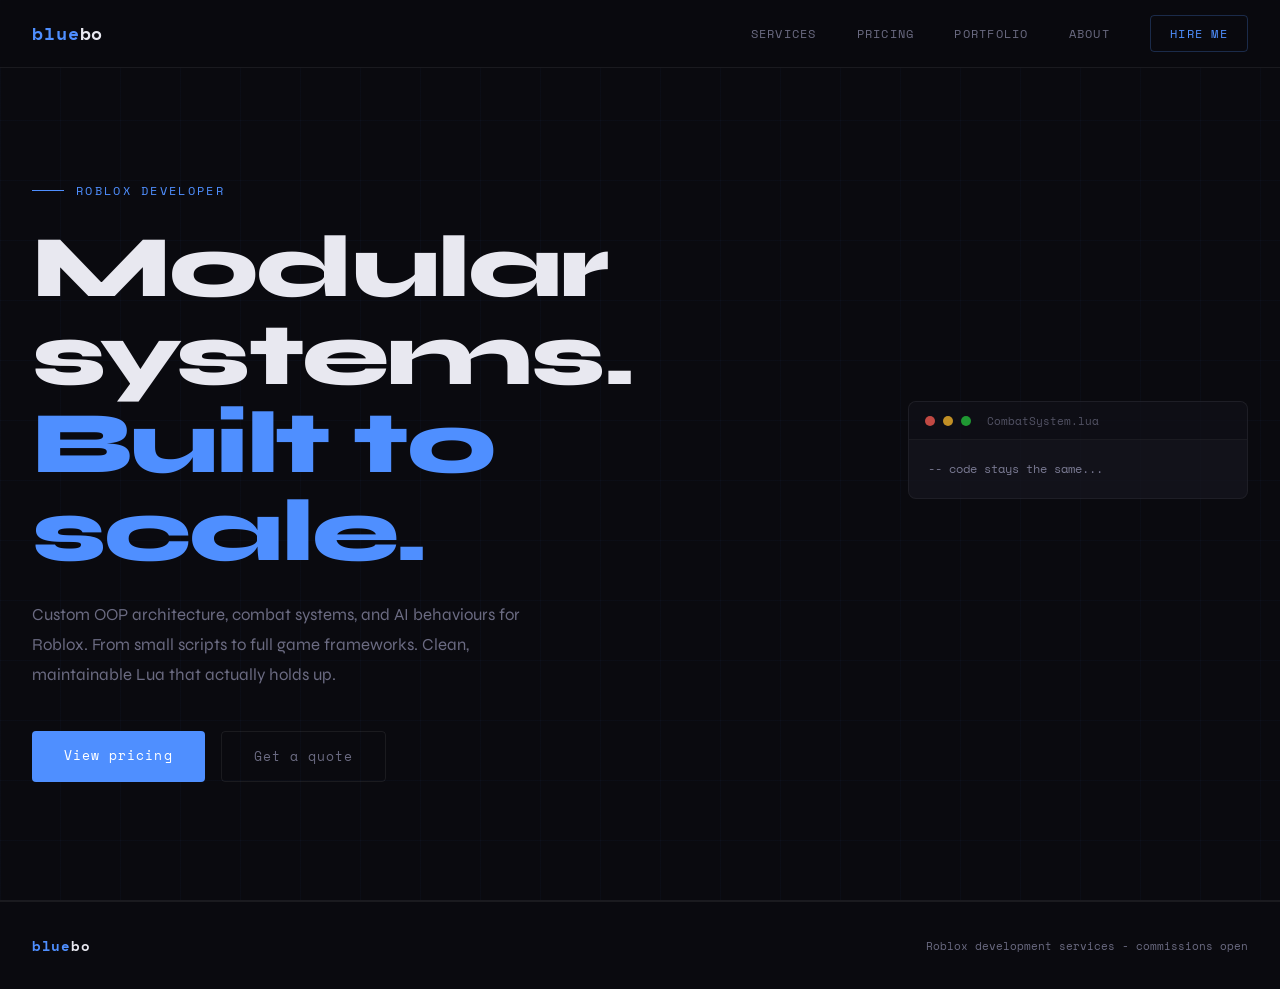
==== index.html @ 8813298f "Refactor HTML structure and comments for clarity" ====
<!DOCTYPE html>
<html lang="en">
<head>
  <meta charset="UTF-8">
  <meta name="viewport" content="width=device-width, initial-scale=1.0">
  <title>Bluebo - Roblox Development</title>
  <link rel="preconnect" href="https://fonts.googleapis.com">
  <link href="https://fonts.googleapis.com/css2?family=Space+Mono:ital,wght@0,400;0,700;1,400&family=Syne:wght@400;600;800&display=swap" rel="stylesheet">
  <link rel="stylesheet" href="style.css">
</head>
<body>

<div class="page">

<!-- NAV -->
<nav>
  <a href="#" class="logo">blue<span>bo</span></a>
  <button class="nav-toggle" aria-label="Toggle menu">
    <span></span><span></span><span></span>
  </button>
  <ul>
    <li><a href="#services">Services</a></li>
    <li><a href="#pricing">Pricing</a></li>
    <li><a href="#portfolio">Portfolio</a></li>
    <li><a href="#about">About</a></li>
    <li><a href="#contact" class="nav-cta">Hire me</a></li>
  </ul>
</nav>

<!-- HERO -->
<div class="hero">
  <div class="hero-inner">
    <div class="hero-tag">Roblox Developer</div>
    <h1>
      Modular systems.<br>
      <span class="blue">Built to scale.</span>
    </h1>
    <p class="hero-desc">
      Custom OOP architecture, combat systems, and AI behaviours for Roblox.
      From small scripts to full game frameworks. Clean, maintainable Lua
      that actually holds up.
    </p>
    <div class="hero-actions">
      <a href="#pricing" class="btn-primary">View pricing</a>
      <a href="#contact" class="btn-ghost">Get a quote</a>
    </div>
  </div>

  <div class="hero-code" aria-hidden="true">
    <div class="code-bar">
      <div class="dot d-red"></div>
      <div class="dot d-yellow"></div>
      <div class="dot d-green"></div>
      <span class="code-filename">CombatSystem.lua</span>
    </div>
<pre>-- code stays the same...</pre>
  </div>
</div>

<hr class="full-divider">

<!-- ALL YOUR OTHER SECTIONS STAY EXACTLY THE SAME -->

<footer>
  <a href="#" class="logo">blue<span>bo</span></a>
  <p>Roblox development services - commissions open</p>
</footer>

</div> <!-- END .page -->

<script src="script.js"></script>
</body>
</html>
---- style.css ----
*, *::before, *::after { box-sizing: border-box; margin: 0; padding: 0; }

:root {
  --bg: #0a0a0f;
  --bg2: #111118;
  --bg3: #16161f;
  --accent: #4f8fff;
  --accent2: #7c5cfc;
  --text: #e8e8f0;
  --muted: #6b6b82;
  --border: rgba(255,255,255,0.07);
  --border2: rgba(79,143,255,0.25);
  --glow: rgba(79,143,255,0.12);
}

html { scroll-behavior: smooth; }

body {
  background: var(--bg);
  color: var(--text);
  font-family: 'Syne', sans-serif;
  line-height: 1.6;
  overflow-x: hidden;
  max-width: 1400px;
  margin: 0 auto;
}

body::before {
  content: '';
  position: fixed;
  inset: 0;
  background-image:
    linear-gradient(rgba(79,143,255,0.03) 1px, transparent 1px),
    linear-gradient(90deg, rgba(79,143,255,0.03) 1px, transparent 1px);
  background-size: 60px 60px;
  pointer-events: none;
  z-index: 0;
}

/* ─── NAV ─────────────────────────────── */
nav {
  position: fixed;
  top: 0; left: 0; right: 0;
  z-index: 100;
  padding: 1.2rem 2rem;
  display: flex;
  align-items: center;
  justify-content: space-between;
  background: rgba(10,10,15,0.85);
  backdrop-filter: blur(12px);
  border-bottom: 1px solid var(--border);
}

.logo {
  font-family: 'Space Mono', monospace;
  font-size: 1.1rem;
  font-weight: 700;
  color: var(--accent);
  letter-spacing: 0.05em;
  text-decoration: none;
}

.logo span { color: var(--text); }

nav ul {
  list-style: none;
  display: flex;
  gap: 2.5rem;
  align-items: center;
}

nav ul a {
  font-family: 'Space Mono', monospace;
  font-size: 0.78rem;
  color: var(--muted);
  text-decoration: none;
  letter-spacing: 0.1em;
  text-transform: uppercase;
  transition: color 0.2s;
}

nav ul a:hover { color: var(--text); }

.nav-cta {
  color: var(--accent) !important;
  border: 1px solid var(--border2);
  padding: 0.5rem 1.2rem;
  border-radius: 4px;
  transition: background 0.2s !important;
}

.nav-cta:hover { background: var(--glow); }

/* Hamburger */
.nav-toggle {
  display: none;
  flex-direction: column;
  gap: 5px;
  background: none;
  border: none;
  cursor: pointer;
  padding: 4px;
}

.nav-toggle span {
  display: block;
  width: 22px;
  height: 2px;
  background: var(--muted);
  border-radius: 2px;
  transition: transform 0.2s, opacity 0.2s;
}

/* ─── HERO ─────────────────────────────── */
.hero {
  position: relative;
  min-height: 100vh;
  display: flex;
  align-items: center;
  padding: 8rem 2rem 4rem;
  z-index: 1;
}

.hero-inner { max-width: 780px; }

.hero-tag {
  font-family: 'Space Mono', monospace;
  font-size: 0.72rem;
  letter-spacing: 0.2em;
  text-transform: uppercase;
  color: var(--accent);
  margin-bottom: 1.5rem;
  display: flex;
  align-items: center;
  gap: 0.75rem;
}

.hero-tag::before {
  content: '';
  display: inline-block;
  width: 32px;
  height: 1px;
  background: var(--accent);
}

h1 {
  font-size: clamp(3rem, 7vw, 5.5rem);
  font-weight: 800;
  line-height: 1.0;
  letter-spacing: -0.02em;
  margin-bottom: 1.5rem;
}

h1 .dim { color: var(--muted); }
h1 .blue { color: var(--accent); }

.hero-desc {
  font-size: 1.05rem;
  color: var(--muted);
  max-width: 520px;
  margin-bottom: 2.5rem;
  line-height: 1.8;
  font-weight: 400;
}

.hero-actions {
  display: flex;
  gap: 1rem;
  flex-wrap: wrap;
}

/* ─── BUTTONS ─────────────────────────── */
.btn-primary {
  font-family: 'Space Mono', monospace;
  font-size: 0.82rem;
  letter-spacing: 0.08em;
  background: var(--accent);
  color: #fff;
  border: none;
  padding: 0.9rem 2rem;
  border-radius: 4px;
  cursor: pointer;
  text-decoration: none;
  transition: opacity 0.2s, transform 0.1s;
  display: inline-block;
}

.btn-primary:hover { opacity: 0.85; }
.btn-primary:active { transform: scale(0.98); }

.btn-ghost {
  font-family: 'Space Mono', monospace;
  font-size: 0.82rem;
  letter-spacing: 0.08em;
  background: transparent;
  color: var(--muted);
  border: 1px solid var(--border);
  padding: 0.9rem 2rem;
  border-radius: 4px;
  cursor: pointer;
  text-decoration: none;
  transition: border-color 0.2s, color 0.2s;
  display: inline-block;
}

.btn-ghost:hover { border-color: rgba(255,255,255,0.2); color: var(--text); }

/* ─── CODE BLOCK (hero) ───────────────── */
.hero-code {
  position: absolute;
  right: 2rem;
  top: 50%;
  transform: translateY(-50%);
  width: 340px;
  background: var(--bg3);
  border: 1px solid var(--border);
  border-radius: 8px;
  overflow: hidden;
  opacity: 0.75;
}

.code-bar {
  background: var(--bg2);
  padding: 0.6rem 1rem;
  display: flex;
  align-items: center;
  gap: 0.5rem;
  border-bottom: 1px solid var(--border);
}

.dot { width: 10px; height: 10px; border-radius: 50%; }
.d-red    { background: #ff5f56; }
.d-yellow { background: #ffbd2e; }
.d-green  { background: #27c93f; }

.code-filename {
  font-family: 'Space Mono', monospace;
  font-size: 0.7rem;
  color: var(--muted);
  margin-left: 0.5rem;
}

pre {
  font-family: 'Space Mono', monospace;
  font-size: 0.72rem;
  line-height: 1.7;
  padding: 1.2rem;
  color: #a0a0c0;
  white-space: pre;
  overflow: hidden;
}

.kw  { color: #7c5cfc; }
.fn  { color: #4f8fff; }
.str { color: #5ccfb0; }
.cm  { color: #444460; }
.num { color: #f0a060; }

/* ─── SECTIONS ────────────────────────── */
section {
  position: relative;
  z-index: 1;
  padding: 6rem 2rem;
  max-width: 900px;
  margin: 0 auto;
}

.section-label {
  font-family: 'Space Mono', monospace;
  font-size: 0.7rem;
  letter-spacing: 0.2em;
  text-transform: uppercase;
  color: var(--accent);
  margin-bottom: 1rem;
  display: flex;
  align-items: center;
  gap: 0.75rem;
}

.section-label::before {
  content: '';
  display: inline-block;
  width: 24px;
  height: 1px;
  background: var(--accent);
}

h2 {
  font-size: clamp(1.8rem, 4vw, 2.8rem);
  font-weight: 800;
  letter-spacing: -0.02em;
  margin-bottom: 1rem;
  line-height: 1.1;
}

.sub {
  color: var(--muted);
  font-size: 1rem;
  max-width: 500px;
  margin-bottom: 3.5rem;
  font-weight: 400;
}

/* ─── SERVICES ────────────────────────── */
.services-grid {
  display: grid;
  grid-template-columns: repeat(auto-fit, minmax(240px, 1fr));
  gap: 1px;
  background: var(--border);
  border: 1px solid var(--border);
  border-radius: 8px;
  overflow: hidden;
}

.service-card {
  background: var(--bg2);
  padding: 2rem;
  transition: background 0.2s;
}

.service-card:hover { background: var(--bg3); }

.service-icon {
  font-family: 'Space Mono', monospace;
  font-size: 0.7rem;
  color: var(--accent);
  letter-spacing: 0.1em;
  margin-bottom: 1rem;
  opacity: 0.7;
}

.service-card h3 {
  font-size: 1rem;
  font-weight: 600;
  margin-bottom: 0.6rem;
  color: var(--text);
}

.service-card p {
  font-size: 0.87rem;
  color: var(--muted);
  line-height: 1.7;
  font-weight: 400;
}

/* ─── PRICING ─────────────────────────── */
.pricing-grid {
  display: grid;
  grid-template-columns: repeat(auto-fit, minmax(260px, 1fr));
  gap: 1.5rem;
  margin-bottom: 3rem;
}

.price-card {
  background: var(--bg2);
  border: 1px solid var(--border);
  border-radius: 8px;
  padding: 2rem;
  transition: border-color 0.2s;
  position: relative;
}

.price-card:hover { border-color: rgba(79,143,255,0.3); }

.price-card.featured {
  border-color: rgba(79,143,255,0.4);
  background: linear-gradient(135deg, #111118 0%, #0e0e1a 100%);
}

.feat-badge {
  position: absolute;
  top: -1px; right: 1.5rem;
  font-family: 'Space Mono', monospace;
  font-size: 0.65rem;
  letter-spacing: 0.12em;
  text-transform: uppercase;
  background: var(--accent);
  color: #fff;
  padding: 0.3rem 0.8rem;
  border-radius: 0 0 4px 4px;
}

.price-card h3 {
  font-size: 0.85rem;
  font-weight: 600;
  letter-spacing: 0.08em;
  text-transform: uppercase;
  color: var(--muted);
  margin-bottom: 0.8rem;
  font-family: 'Space Mono', monospace;
}

.price-amount {
  font-size: 2.4rem;
  font-weight: 800;
  color: var(--text);
  letter-spacing: -0.03em;
  margin-bottom: 0.3rem;
  line-height: 1;
}

.price-amount span {
  font-size: 2.4rem;
  color: var(--text);
  font-weight: 800;
}

.price-note {
  font-size: 0.8rem;
  color: var(--muted);
  margin-bottom: 1.5rem;
  font-family: 'Space Mono', monospace;
}

.price-divider {
  height: 1px;
  background: var(--border);
  margin: 1.2rem 0;
}

.price-features {
  list-style: none;
  display: flex;
  flex-direction: column;
  gap: 0.6rem;
}

.price-features li {
  font-size: 0.87rem;
  color: var(--muted);
  padding-left: 1.2rem;
  position: relative;
  font-weight: 400;
}

.price-features li::before {
  content: '›';
  position: absolute;
  left: 0;
  color: var(--accent);
}

.quote-banner {
  background: var(--bg3);
  border: 1px solid var(--border2);
  border-radius: 8px;
  padding: 2rem 2.5rem;
  display: flex;
  align-items: center;
  justify-content: space-between;
  gap: 2rem;
  flex-wrap: wrap;
}

.quote-banner p {
  font-size: 0.95rem;
  color: var(--muted);
  max-width: 480px;
  font-weight: 400;
}

.quote-banner strong { color: var(--text); }

/* ─── PORTFOLIO ───────────────────────── */
.portfolio-grid {
  display: grid;
  grid-template-columns: repeat(auto-fill, minmax(300px, 1fr));
  gap: 1.5rem;
}

.portfolio-card {
  background: var(--bg2);
  border: 1px solid var(--border);
  border-radius: 8px;
  overflow: hidden;
  transition: border-color 0.2s, transform 0.2s;
}

.portfolio-card:hover {
  border-color: rgba(79,143,255,0.3);
  transform: translateY(-2px);
}

/* YouTube embed wrapper — 16:9 */
.yt-wrap {
  position: relative;
  width: 100%;
  padding-top: 56.25%;
  background: #000;
}

.yt-wrap iframe {
  position: absolute;
  inset: 0;
  width: 100%;
  height: 100%;
  border: none;
}

.port-body { padding: 1.3rem; }

.port-body h3 {
  font-size: 0.95rem;
  font-weight: 600;
  margin-bottom: 0.4rem;
}

.port-body p {
  font-size: 0.83rem;
  color: var(--muted);
  font-weight: 400;
  line-height: 1.6;
}

.port-tags {
  display: flex;
  flex-wrap: wrap;
  gap: 0.4rem;
  margin-top: 0.8rem;
}

.port-tag {
  font-family: 'Space Mono', monospace;
  font-size: 0.65rem;
  padding: 0.2rem 0.6rem;
  background: rgba(79,143,255,0.08);
  border: 1px solid rgba(79,143,255,0.15);
  border-radius: 3px;
  color: var(--accent);
}

/* ─── ABOUT ───────────────────────────── */
.about-layout {
  display: grid;
  grid-template-columns: 1fr 1.5fr;
  gap: 4rem;
  align-items: start;
}

.about-card {
  background: var(--bg2);
  border: 1px solid var(--border);
  border-radius: 8px;
  padding: 2rem;
  position: sticky;
  top: 6rem;
}

.avatar {
  width: 72px;
  height: 72px;
  border-radius: 8px;
  background: linear-gradient(135deg, #4f8fff22, #7c5cfc22);
  border: 1px solid var(--border2);
  display: flex;
  align-items: center;
  justify-content: center;
  font-size: 1.8rem;
  margin-bottom: 1.2rem;
  font-family: 'Space Mono', monospace;
  color: var(--accent);
  font-weight: 700;
}

.about-card h3 {
  font-size: 1.1rem;
  font-weight: 700;
  margin-bottom: 0.3rem;
}

.about-card .handle {
  font-family: 'Space Mono', monospace;
  font-size: 0.78rem;
  color: var(--accent);
  margin-bottom: 1.2rem;
}

.about-card .bio {
  font-size: 0.87rem;
  color: var(--muted);
  line-height: 1.7;
  font-weight: 400;
}

.about-text h3 {
  font-size: 1.1rem;
  font-weight: 600;
  margin-bottom: 0.8rem;
  color: var(--text);
}

.about-text p {
  font-size: 0.95rem;
  color: var(--muted);
  line-height: 1.8;
  margin-bottom: 1.5rem;
  font-weight: 400;
}

.tag-list {
  display: flex;
  flex-wrap: wrap;
  gap: 0.5rem;
  margin-top: 0.5rem;
}

.tag {
  font-family: 'Space Mono', monospace;
  font-size: 0.7rem;
  padding: 0.3rem 0.8rem;
  background: var(--bg3);
  border: 1px solid var(--border);
  border-radius: 4px;
  color: var(--muted);
  letter-spacing: 0.05em;
}

/* ─── CONTACT ─────────────────────────── */
.contact-wrap {
  display: grid;
  grid-template-columns: 1.2fr 1fr;
  gap: 4rem;
  align-items: center;
}

.contact-text p {
  color: var(--muted);
  font-size: 0.95rem;
  line-height: 1.8;
  margin-bottom: 2rem;
  font-weight: 400;
}

.discord-card {
  background: var(--bg2);
  border: 1px solid var(--border);
  border-radius: 8px;
  padding: 2rem;
  text-align: center;
}

.discord-icon {
  width: 56px;
  height: 56px;
  margin: 0 auto 1rem;
  background: #5865f2;
  border-radius: 12px;
  display: flex;
  align-items: center;
  justify-content: center;
}

.discord-icon svg { width: 30px; height: 30px; fill: white; }

.discord-card h3 {
  font-size: 0.9rem;
  color: var(--muted);
  font-weight: 400;
  margin-bottom: 0.5rem;
}

.discord-handle {
  font-family: 'Space Mono', monospace;
  font-size: 1.2rem;
  font-weight: 700;
  color: var(--text);
  margin-bottom: 1.5rem;
  letter-spacing: 0.02em;
}

.discord-copy {
  font-family: 'Space Mono', monospace;
  font-size: 0.75rem;
  letter-spacing: 0.1em;
  background: transparent;
  color: var(--muted);
  border: 1px solid var(--border);
  padding: 0.6rem 1.2rem;
  border-radius: 4px;
  cursor: pointer;
  transition: border-color 0.2s, color 0.2s;
  text-transform: uppercase;
}

.discord-copy:hover { border-color: rgba(255,255,255,0.2); color: var(--text); }

.response-time {
  margin-top: 1.2rem;
  font-family: 'Space Mono', monospace;
  font-size: 0.7rem;
  color: var(--muted);
  display: flex;
  align-items: center;
  justify-content: center;
  gap: 0.5rem;
}

.status-dot {
  width: 6px;
  height: 6px;
  border-radius: 50%;
  background: #27c93f;
  animation: pulse 2s infinite;
}

@keyframes pulse {
  0%, 100% { opacity: 1; }
  50%       { opacity: 0.4; }
}

/* ─── FOOTER ──────────────────────────── */
footer {
  position: relative;
  z-index: 1;
  border-top: 1px solid var(--border);
  padding: 2rem;
  display: flex;
  align-items: center;
  justify-content: space-between;
  flex-wrap: wrap;
  gap: 1rem;
}

footer .logo { font-size: 0.9rem; }

footer p {
  font-family: 'Space Mono', monospace;
  font-size: 0.7rem;
  color: var(--muted);
}

.full-divider {
  border: none;
  border-top: 1px solid var(--border);
  margin: 0;
}

/* ─── ANIMATIONS ──────────────────────── */
@keyframes fadeUp {
  from { opacity: 0; transform: translateY(20px); }
  to   { opacity: 1; transform: translateY(0); }
}

.hero-inner > * {
  animation: fadeUp 0.7s ease both;
}

.hero-inner > *:nth-child(1) { animation-delay: 0.1s; }
.hero-inner > *:nth-child(2) { animation-delay: 0.2s; }
.hero-inner > *:nth-child(3) { animation-delay: 0.3s; }
.hero-inner > *:nth-child(4) { animation-delay: 0.4s; }

/* ─── RESPONSIVE ──────────────────────── */
@media (max-width: 900px) {
  nav { padding: 1rem 1.5rem; }

  nav ul {
    display: none;
    position: absolute;
    top: 100%;
    left: 0; right: 0;
    flex-direction: column;
    background: rgba(10,10,15,0.97);
    border-bottom: 1px solid var(--border);
    padding: 1.5rem;
    gap: 1.2rem;
  }

  nav ul.open { display: flex; }

  .nav-toggle { display: flex; }

  .hero { padding: 7rem 1.5rem 4rem; }
  .hero-code { display: none; }

  section { padding: 4rem 1.5rem; }

  .about-layout { grid-template-columns: 1fr; }
  .about-card { position: static; }

  .contact-wrap { grid-template-columns: 1fr; }

  footer { padding: 1.5rem; flex-direction: column; align-items: flex-start; }
}
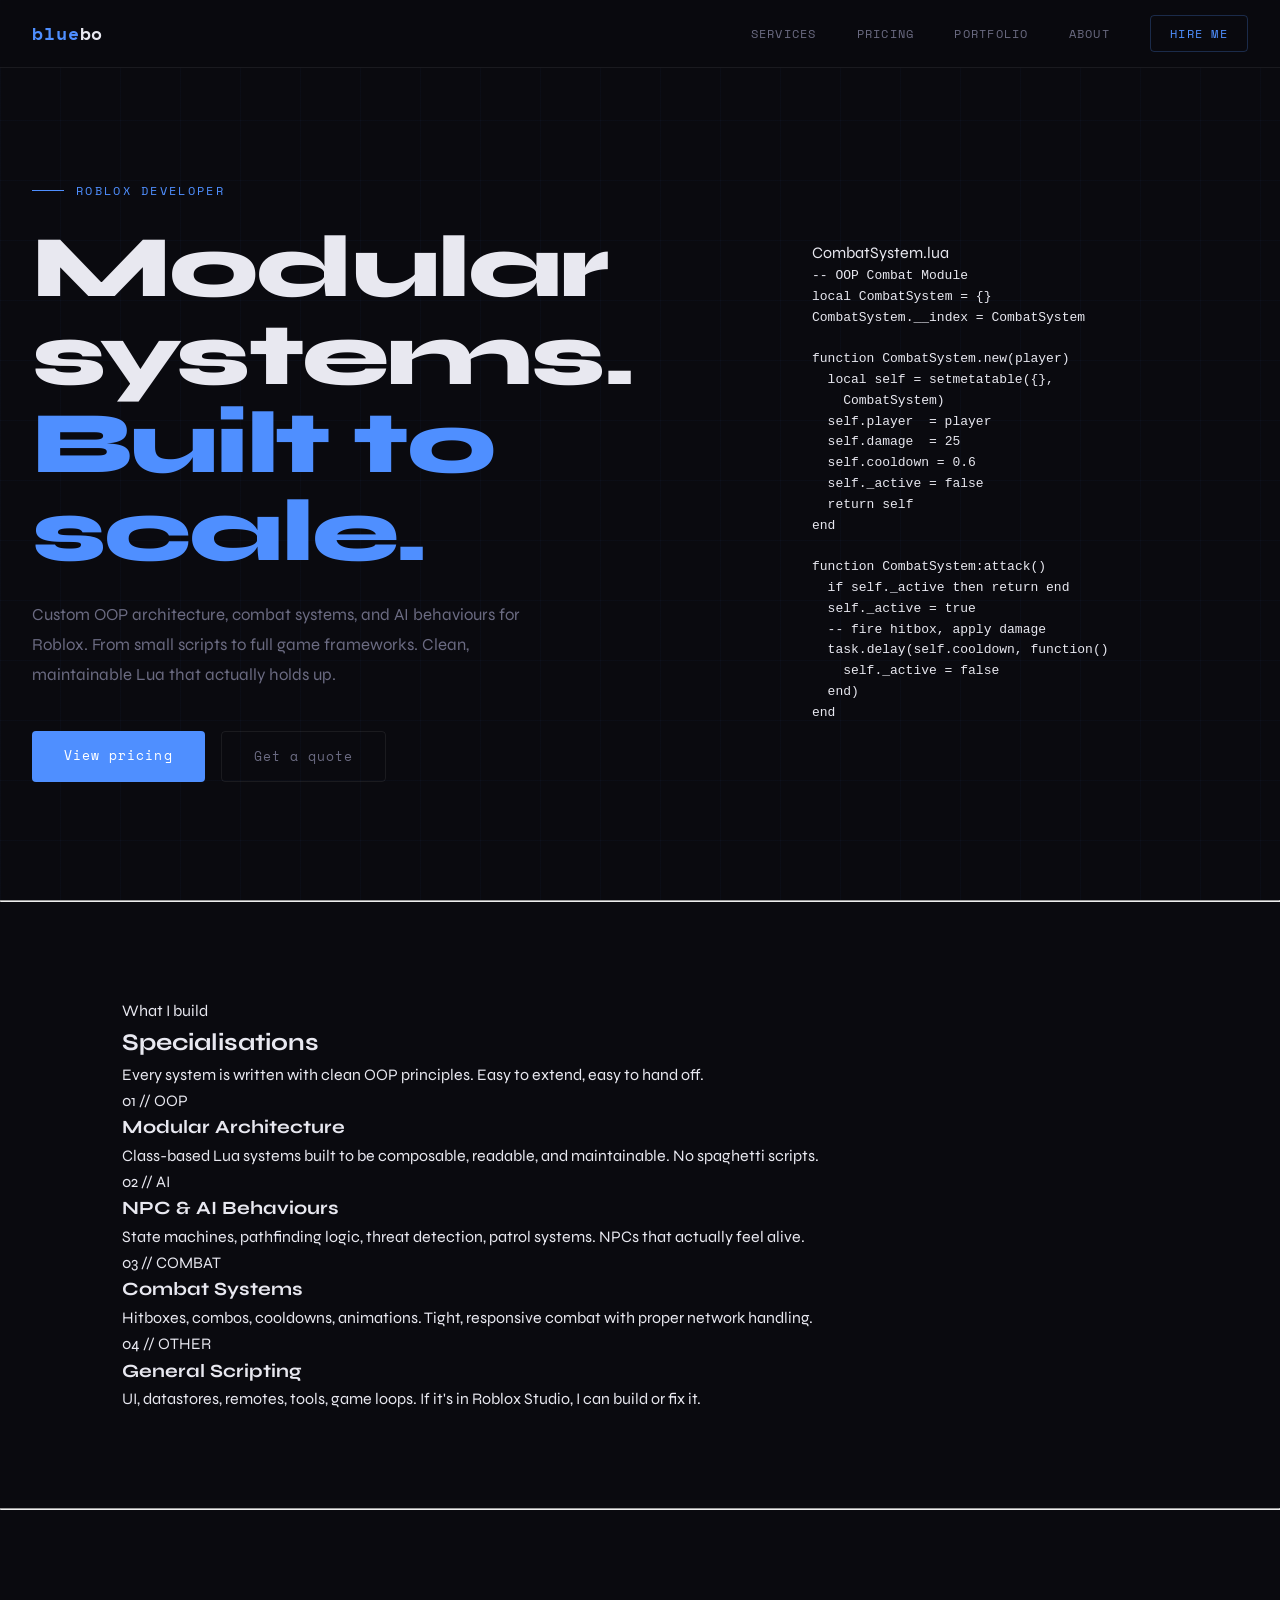
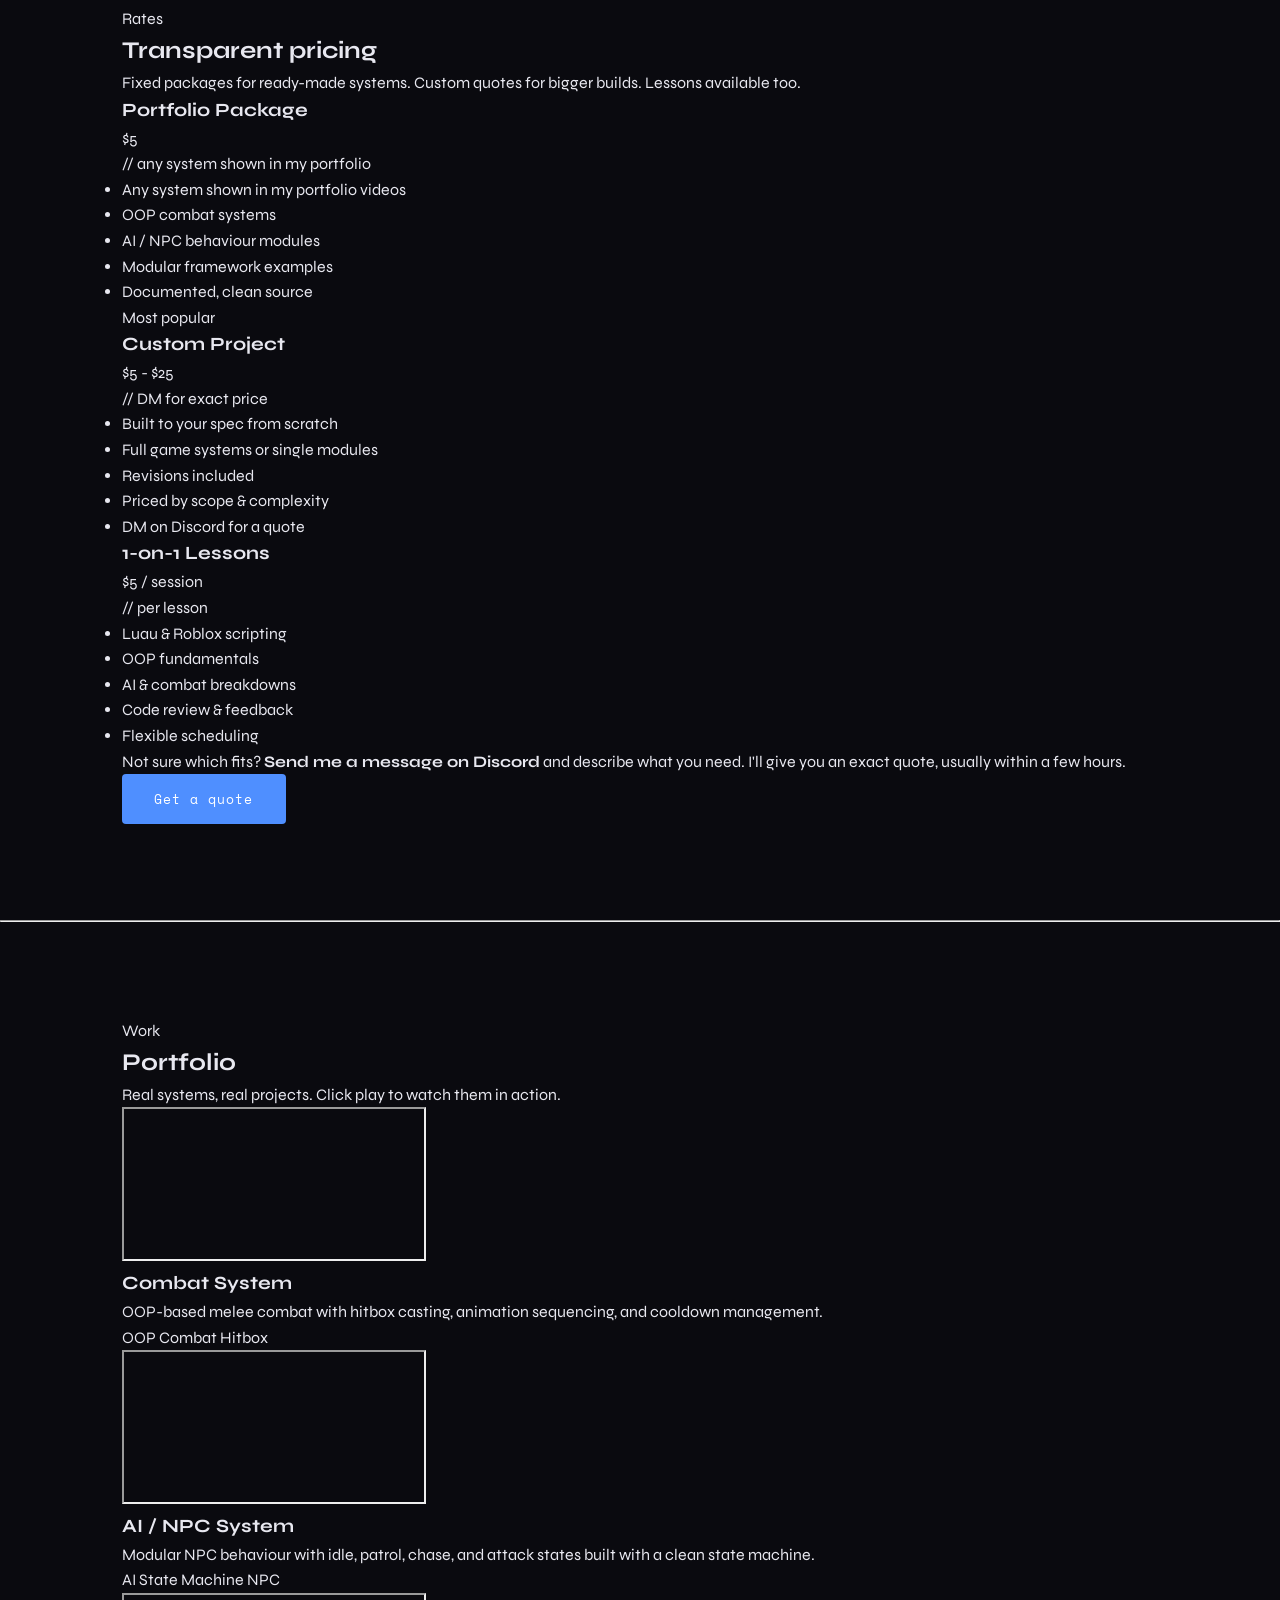
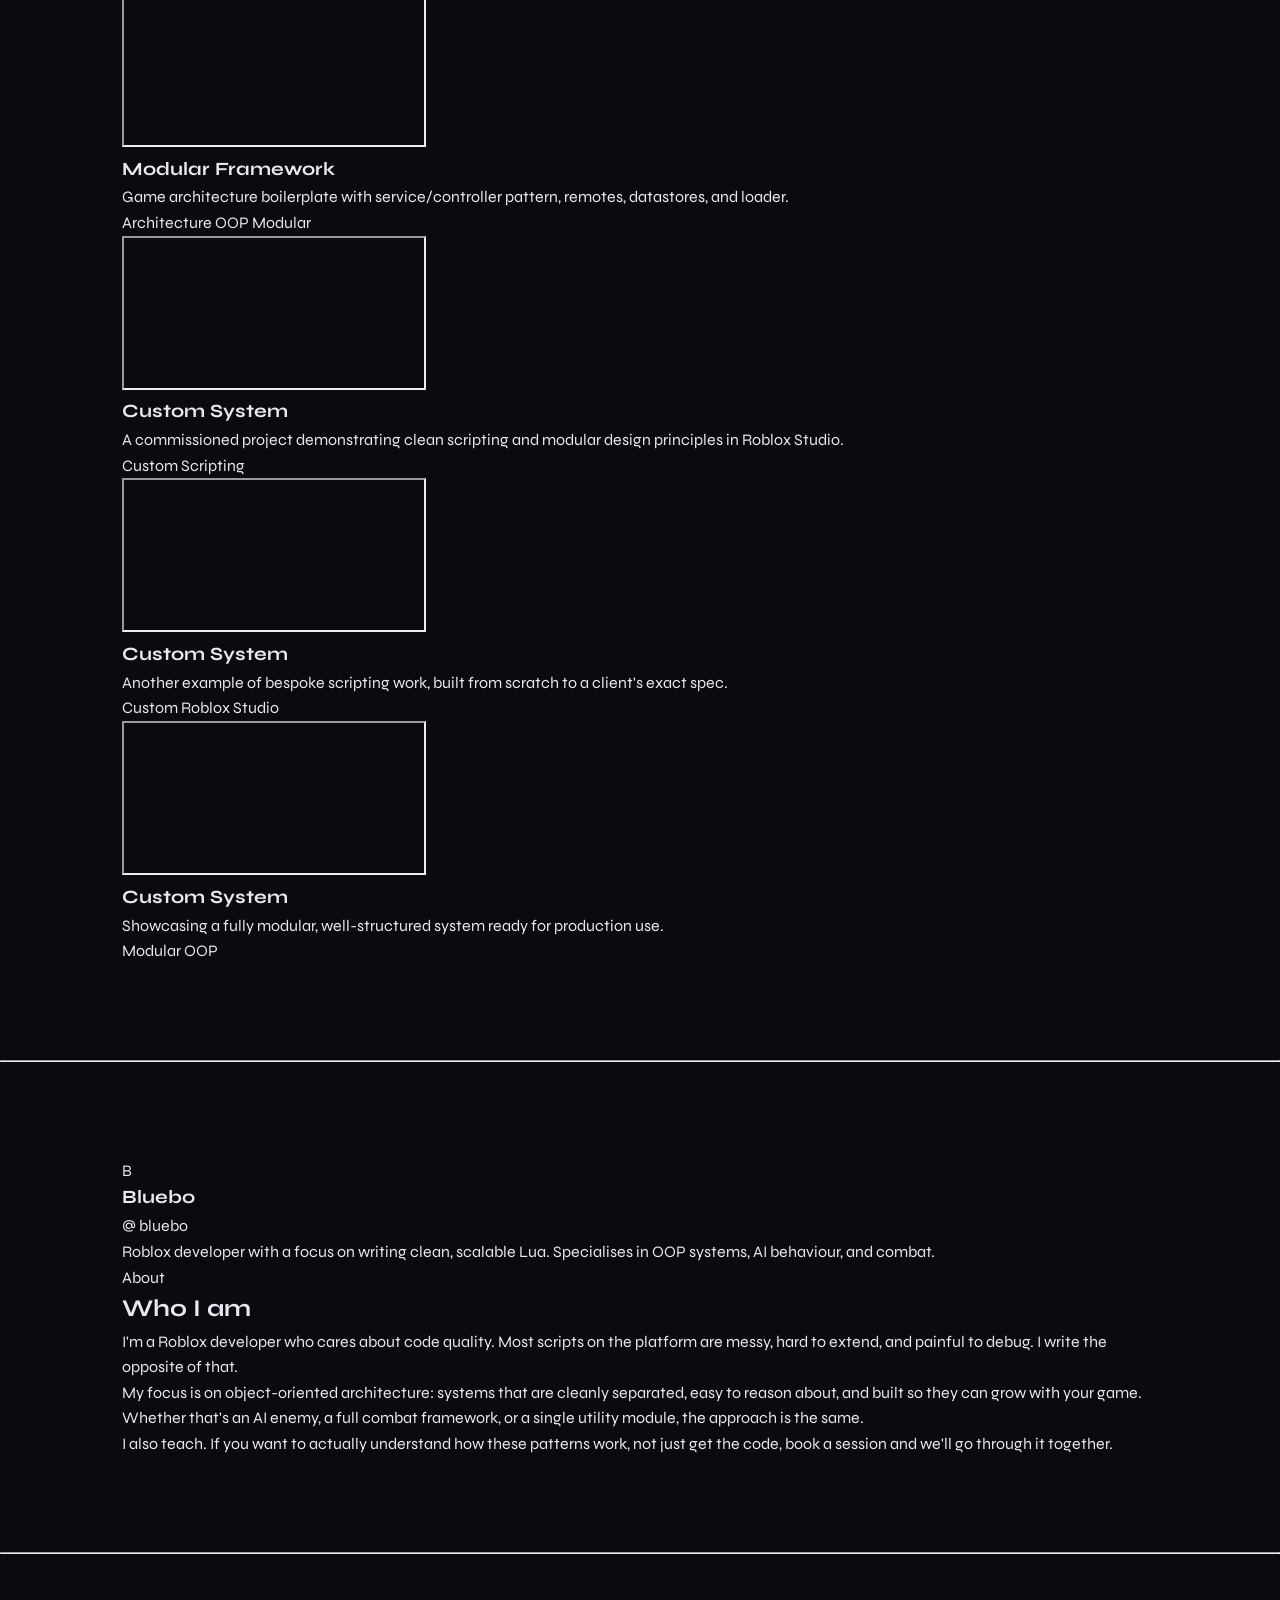
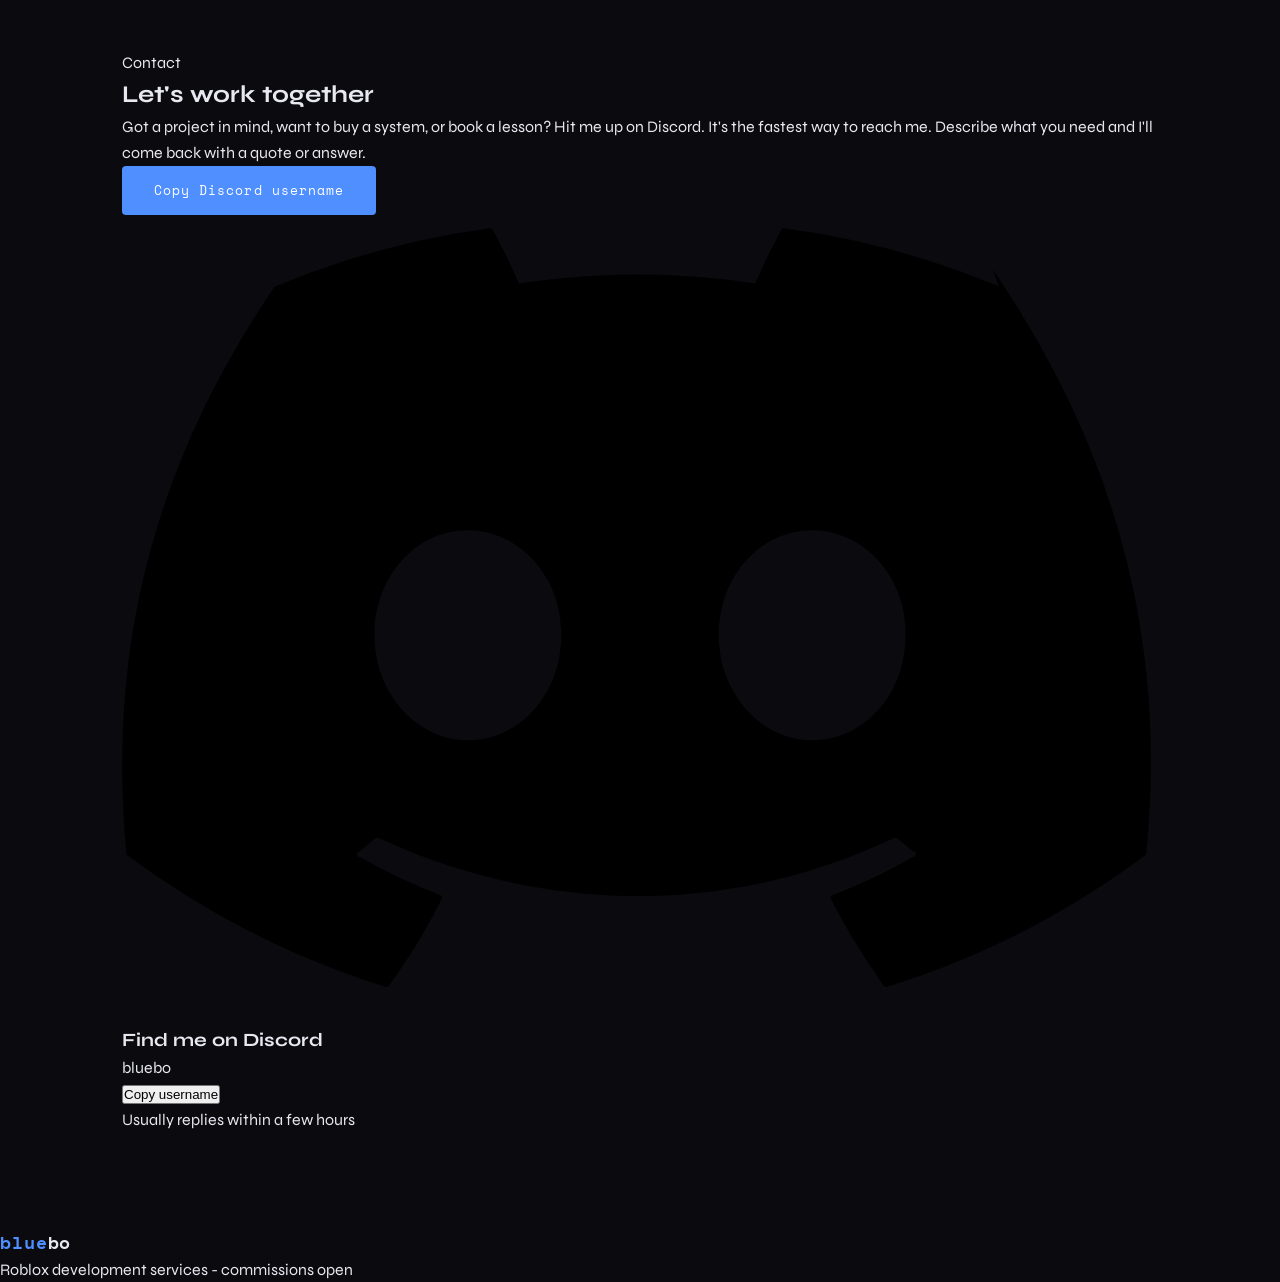
==== commit 370fe85e: "Refactor HTML structure and improve comments" ====
--- a/index.html
+++ b/index.html
@@ -10,9 +10,7 @@
 </head>
 <body>
 
-<div class="page">
-
-<!-- NAV -->
+<!-- ─── NAV ─────────────────────────────────────────────────────────────────── -->
 <nav>
   <a href="#" class="logo">blue<span>bo</span></a>
   <button class="nav-toggle" aria-label="Toggle menu">
@@ -27,7 +25,7 @@
   </ul>
 </nav>
 
-<!-- HERO -->
+<!-- ─── HERO ─────────────────────────────────────────────────────────────────── -->
 <div class="hero">
   <div class="hero-inner">
     <div class="hero-tag">Roblox Developer</div>
@@ -53,21 +51,316 @@
       <div class="dot d-green"></div>
       <span class="code-filename">CombatSystem.lua</span>
     </div>
-<pre>-- code stays the same...</pre>
+    <pre><span class="cm">-- OOP Combat Module</span>
+<span class="kw">local</span> <span class="fn">CombatSystem</span> = {}
+<span class="fn">CombatSystem</span>.__index = <span class="fn">CombatSystem</span>
+
+<span class="kw">function</span> <span class="fn">CombatSystem</span>.<span class="fn">new</span>(player)
+  <span class="kw">local</span> self = setmetatable({},
+    <span class="fn">CombatSystem</span>)
+  self.player  = player
+  self.damage  = <span class="num">25</span>
+  self.cooldown = <span class="num">0.6</span>
+  self._active = <span class="kw">false</span>
+  <span class="kw">return</span> self
+<span class="kw">end</span>
+
+<span class="kw">function</span> <span class="fn">CombatSystem</span>:<span class="fn">attack</span>()
+  <span class="kw">if</span> self._active <span class="kw">then return end</span>
+  self._active = <span class="kw">true</span>
+  <span class="cm">-- fire hitbox, apply damage</span>
+  <span class="fn">task</span>.<span class="fn">delay</span>(self.cooldown, <span class="kw">function</span>()
+    self._active = <span class="kw">false</span>
+  <span class="kw">end</span>)
+<span class="kw">end</span></pre>
   </div>
 </div>
 
 <hr class="full-divider">
 
-<!-- ALL YOUR OTHER SECTIONS STAY EXACTLY THE SAME -->
-
+<!-- ─── SERVICES ─────────────────────────────────────────────────────────────── -->
+<section id="services">
+  <div class="section-label">What I build</div>
+  <h2>Specialisations</h2>
+  <p class="sub">Every system is written with clean OOP principles. Easy to extend, easy to hand off.</p>
+  <div class="services-grid">
+    <div class="service-card">
+      <div class="service-icon">01 // OOP</div>
+      <h3>Modular Architecture</h3>
+      <p>Class-based Lua systems built to be composable, readable, and maintainable. No spaghetti scripts.</p>
+    </div>
+    <div class="service-card">
+      <div class="service-icon">02 // AI</div>
+      <h3>NPC &amp; AI Behaviours</h3>
+      <p>State machines, pathfinding logic, threat detection, patrol systems. NPCs that actually feel alive.</p>
+    </div>
+    <div class="service-card">
+      <div class="service-icon">03 // COMBAT</div>
+      <h3>Combat Systems</h3>
+      <p>Hitboxes, combos, cooldowns, animations. Tight, responsive combat with proper network handling.</p>
+    </div>
+    <div class="service-card">
+      <div class="service-icon">04 // OTHER</div>
+      <h3>General Scripting</h3>
+      <p>UI, datastores, remotes, tools, game loops. If it's in Roblox Studio, I can build or fix it.</p>
+    </div>
+  </div>
+</section>
+
+<hr class="full-divider">
+
+<!-- ─── PRICING ───────────────────────────────────────────────────────────────── -->
+<section id="pricing">
+  <div class="section-label">Rates</div>
+  <h2>Transparent pricing</h2>
+  <p class="sub">Fixed packages for ready-made systems. Custom quotes for bigger builds. Lessons available too.</p>
+
+  <div class="pricing-grid">
+
+    <div class="price-card">
+      <h3>Portfolio Package</h3>
+      <div class="price-amount">$5</div>
+      <div class="price-note">// any system shown in my portfolio</div>
+      <div class="price-divider"></div>
+      <ul class="price-features">
+        <li>Any system shown in my portfolio videos</li>
+        <li>OOP combat systems</li>
+        <li>AI / NPC behaviour modules</li>
+        <li>Modular framework examples</li>
+        <li>Documented, clean source</li>
+      </ul>
+    </div>
+
+    <div class="price-card featured">
+      <div class="feat-badge">Most popular</div>
+      <h3>Custom Project</h3>
+      <div class="price-amount">$5 <span>- $25</span></div>
+      <div class="price-note">// DM for exact price</div>
+      <div class="price-divider"></div>
+      <ul class="price-features">
+        <li>Built to your spec from scratch</li>
+        <li>Full game systems or single modules</li>
+        <li>Revisions included</li>
+        <li>Priced by scope &amp; complexity</li>
+        <li>DM on Discord for a quote</li>
+      </ul>
+    </div>
+
+    <div class="price-card">
+      <h3>1-on-1 Lessons</h3>
+      <div class="price-amount">$5 <span>/ session</span></div>
+      <div class="price-note">// per lesson</div>
+      <div class="price-divider"></div>
+      <ul class="price-features">
+        <li>Luau &amp; Roblox scripting</li>
+        <li>OOP fundamentals</li>
+        <li>AI &amp; combat breakdowns</li>
+        <li>Code review &amp; feedback</li>
+        <li>Flexible scheduling</li>
+      </ul>
+    </div>
+
+  </div>
+
+  <div class="quote-banner">
+    <p>Not sure which fits? <strong>Send me a message on Discord</strong> and describe what you need. I'll give you an exact quote, usually within a few hours.</p>
+    <a href="#contact" class="btn-primary">Get a quote</a>
+  </div>
+</section>
+
+<hr class="full-divider">
+
+<!-- ─── PORTFOLIO ─────────────────────────────────────────────────────────────── -->
+<section id="portfolio">
+  <div class="section-label">Work</div>
+  <h2>Portfolio</h2>
+  <p class="sub">Real systems, real projects. Click play to watch them in action.</p>
+
+  <div class="portfolio-grid">
+
+    <div class="portfolio-card">
+      <div class="yt-wrap">
+        <iframe
+          src="https://www.youtube.com/embed/tzWn2uMrlew"
+          title="Portfolio video 1"
+          allow="accelerometer; autoplay; clipboard-write; encrypted-media; gyroscope; picture-in-picture"
+          allowfullscreen
+          loading="lazy">
+        </iframe>
+      </div>
+      <div class="port-body">
+        <h3>Combat System</h3>
+        <p>OOP-based melee combat with hitbox casting, animation sequencing, and cooldown management.</p>
+        <div class="port-tags">
+          <span class="port-tag">OOP</span>
+          <span class="port-tag">Combat</span>
+          <span class="port-tag">Hitbox</span>
+        </div>
+      </div>
+    </div>
+
+    <div class="portfolio-card">
+      <div class="yt-wrap">
+        <iframe
+          src="https://www.youtube.com/embed/sZ04CJCx7VE?start=28"
+          title="Portfolio video 2"
+          allow="accelerometer; autoplay; clipboard-write; encrypted-media; gyroscope; picture-in-picture"
+          allowfullscreen
+          loading="lazy">
+        </iframe>
+      </div>
+      <div class="port-body">
+        <h3>AI / NPC System</h3>
+        <p>Modular NPC behaviour with idle, patrol, chase, and attack states built with a clean state machine.</p>
+        <div class="port-tags">
+          <span class="port-tag">AI</span>
+          <span class="port-tag">State Machine</span>
+          <span class="port-tag">NPC</span>
+        </div>
+      </div>
+    </div>
+
+    <div class="portfolio-card">
+      <div class="yt-wrap">
+        <iframe
+          src="https://www.youtube.com/embed/EaGqnMVMJ-g"
+          title="Portfolio video 3"
+          allow="accelerometer; autoplay; clipboard-write; encrypted-media; gyroscope; picture-in-picture"
+          allowfullscreen
+          loading="lazy">
+        </iframe>
+      </div>
+      <div class="port-body">
+        <h3>Modular Framework</h3>
+        <p>Game architecture boilerplate with service/controller pattern, remotes, datastores, and loader.</p>
+        <div class="port-tags">
+          <span class="port-tag">Architecture</span>
+          <span class="port-tag">OOP</span>
+          <span class="port-tag">Modular</span>
+        </div>
+      </div>
+    </div>
+
+    <div class="portfolio-card">
+      <div class="yt-wrap">
+        <iframe
+          src="https://www.youtube.com/embed/oXJpvLKHCr4"
+          title="Portfolio video 4"
+          allow="accelerometer; autoplay; clipboard-write; encrypted-media; gyroscope; picture-in-picture"
+          allowfullscreen
+          loading="lazy">
+        </iframe>
+      </div>
+      <div class="port-body">
+        <h3>Custom System</h3>
+        <p>A commissioned project demonstrating clean scripting and modular design principles in Roblox Studio.</p>
+        <div class="port-tags">
+          <span class="port-tag">Custom</span>
+          <span class="port-tag">Scripting</span>
+        </div>
+      </div>
+    </div>
+
+    <div class="portfolio-card">
+      <div class="yt-wrap">
+        <iframe
+          src="https://www.youtube.com/embed/O69BxnO6jjE"
+          title="Portfolio video 5"
+          allow="accelerometer; autoplay; clipboard-write; encrypted-media; gyroscope; picture-in-picture"
+          allowfullscreen
+          loading="lazy">
+        </iframe>
+      </div>
+      <div class="port-body">
+        <h3>Custom System</h3>
+        <p>Another example of bespoke scripting work, built from scratch to a client's exact spec.</p>
+        <div class="port-tags">
+          <span class="port-tag">Custom</span>
+          <span class="port-tag">Roblox Studio</span>
+        </div>
+      </div>
+    </div>
+
+    <div class="portfolio-card">
+      <div class="yt-wrap">
+        <iframe
+          src="https://www.youtube.com/embed/9y9SmH4N-Yo"
+          title="Portfolio video 6"
+          allow="accelerometer; autoplay; clipboard-write; encrypted-media; gyroscope; picture-in-picture"
+          allowfullscreen
+          loading="lazy">
+        </iframe>
+      </div>
+      <div class="port-body">
+        <h3>Custom System</h3>
+        <p>Showcasing a fully modular, well-structured system ready for production use.</p>
+        <div class="port-tags">
+          <span class="port-tag">Modular</span>
+          <span class="port-tag">OOP</span>
+        </div>
+      </div>
+    </div>
+
+  </div>
+</section>
+
+<hr class="full-divider">
+
+<!-- ─── ABOUT ─────────────────────────────────────────────────────────────────── -->
+<section id="about">
+  <div class="about-layout">
+    <div>
+      <div class="about-card">
+        <div class="avatar">B</div>
+        <h3>Bluebo</h3>
+        <div class="handle">@ bluebo</div>
+        <p class="bio">Roblox developer with a focus on writing clean, scalable Lua. Specialises in OOP systems, AI behaviour, and combat.</p>
+      </div>
+    </div>
+    <div class="about-text">
+      <div class="section-label">About</div>
+      <h2>Who I am</h2>
+      <p>I'm a Roblox developer who cares about code quality. Most scripts on the platform are messy, hard to extend, and painful to debug. I write the opposite of that.</p>
+      <p>My focus is on object-oriented architecture: systems that are cleanly separated, easy to reason about, and built so they can grow with your game. Whether that's an AI enemy, a full combat framework, or a single utility module, the approach is the same.</p>
+      <p>I also teach. If you want to actually understand how these patterns work, not just get the code, book a session and we'll go through it together.</p>
+    </div>
+  </div>
+</section>
+
+<hr class="full-divider">
+
+<!-- ─── CONTACT ───────────────────────────────────────────────────────────────── -->
+<section id="contact">
+  <div class="contact-wrap">
+    <div class="contact-text">
+      <div class="section-label">Contact</div>
+      <h2>Let's work together</h2>
+      <p>Got a project in mind, want to buy a system, or book a lesson? Hit me up on Discord. It's the fastest way to reach me. Describe what you need and I'll come back with a quote or answer.</p>
+      <a href="#" class="btn-primary" onclick="copyDiscord(event)">Copy Discord username</a>
+    </div>
+    <div class="discord-card">
+      <div class="discord-icon">
+        <svg viewBox="0 0 71 55" xmlns="http://www.w3.org/2000/svg">
+          <path d="M60.1 4.9A58.5 58.5 0 0 0 45.4.9a.2.2 0 0 0-.2.1 40.7 40.7 0 0 0-1.8 3.7 54 54 0 0 0-16.2 0A37.7 37.7 0 0 0 25.4 1a.2.2 0 0 0-.2-.1A58.4 58.4 0 0 0 10.5 4.9a.2.2 0 0 0-.1.1C1.5 18.1-.9 31 .3 43.7a.2.2 0 0 0 .1.2 58.8 58.8 0 0 0 17.7 9 .2.2 0 0 0 .2-.1 42 42 0 0 0 3.6-5.9.2.2 0 0 0-.1-.3 38.7 38.7 0 0 1-5.5-2.6.2.2 0 0 1 0-.4c.4-.3.7-.6 1.1-.9a.2.2 0 0 1 .2 0c11.5 5.3 24 5.3 35.3 0a.2.2 0 0 1 .2 0c.4.3.7.6 1.1.9a.2.2 0 0 1 0 .4 36 36 0 0 1-5.5 2.6.2.2 0 0 0-.1.3 47.1 47.1 0 0 0 3.6 5.9.2.2 0 0 0 .2.1 58.6 58.6 0 0 0 17.7-9 .2.2 0 0 0 .1-.2c1.5-15.3-2.5-28.1-10.4-39.8a.2.2 0 0 0-.1-.1ZM23.7 36c-3.5 0-6.4-3.2-6.4-7.2s2.8-7.2 6.4-7.2c3.6 0 6.5 3.3 6.4 7.2 0 4-2.8 7.2-6.4 7.2Zm23.6 0c-3.5 0-6.4-3.2-6.4-7.2s2.8-7.2 6.4-7.2c3.6 0 6.5 3.3 6.4 7.2 0 4-2.8 7.2-6.4 7.2Z"/>
+        </svg>
+      </div>
+      <h3>Find me on Discord</h3>
+      <div class="discord-handle">bluebo</div>
+      <button class="discord-copy" onclick="copyDiscord()">Copy username</button>
+      <div class="response-time">
+        <div class="status-dot"></div>
+        Usually replies within a few hours
+      </div>
+    </div>
+  </div>
+</section>
+
+<!-- ─── FOOTER ─────────────────────────────────────────────────────────────────── -->
 <footer>
   <a href="#" class="logo">blue<span>bo</span></a>
   <p>Roblox development services - commissions open</p>
 </footer>
 
-</div> <!-- END .page -->
-
 <script src="script.js"></script>
 </body>
 </html>
--- a/style.css
+++ b/style.css
@@ -21,6 +21,10 @@
   font-family: 'Syne', sans-serif;
   line-height: 1.6;
   overflow-x: hidden;
+}
+
+/* ✅ NEW WRAPPER FIX */
+.page {
   max-width: 1400px;
   margin: 0 auto;
 }
@@ -205,580 +209,13 @@
 
 .btn-ghost:hover { border-color: rgba(255,255,255,0.2); color: var(--text); }
 
-/* ─── CODE BLOCK (hero) ───────────────── */
-.hero-code {
-  position: absolute;
-  right: 2rem;
-  top: 50%;
-  transform: translateY(-50%);
-  width: 340px;
-  background: var(--bg3);
-  border: 1px solid var(--border);
-  border-radius: 8px;
-  overflow: hidden;
-  opacity: 0.75;
-}
-
-.code-bar {
-  background: var(--bg2);
-  padding: 0.6rem 1rem;
-  display: flex;
-  align-items: center;
-  gap: 0.5rem;
-  border-bottom: 1px solid var(--border);
-}
-
-.dot { width: 10px; height: 10px; border-radius: 50%; }
-.d-red    { background: #ff5f56; }
-.d-yellow { background: #ffbd2e; }
-.d-green  { background: #27c93f; }
-
-.code-filename {
-  font-family: 'Space Mono', monospace;
-  font-size: 0.7rem;
-  color: var(--muted);
-  margin-left: 0.5rem;
-}
-
-pre {
-  font-family: 'Space Mono', monospace;
-  font-size: 0.72rem;
-  line-height: 1.7;
-  padding: 1.2rem;
-  color: #a0a0c0;
-  white-space: pre;
-  overflow: hidden;
-}
-
-.kw  { color: #7c5cfc; }
-.fn  { color: #4f8fff; }
-.str { color: #5ccfb0; }
-.cm  { color: #444460; }
-.num { color: #f0a060; }
-
-/* ─── SECTIONS ────────────────────────── */
+/* ─── SECTIONS (slightly improved width) ────────────────────────── */
 section {
   position: relative;
   z-index: 1;
   padding: 6rem 2rem;
-  max-width: 900px;
+  max-width: 1100px;
   margin: 0 auto;
 }
 
-.section-label {
-  font-family: 'Space Mono', monospace;
-  font-size: 0.7rem;
-  letter-spacing: 0.2em;
-  text-transform: uppercase;
-  color: var(--accent);
-  margin-bottom: 1rem;
-  display: flex;
-  align-items: center;
-  gap: 0.75rem;
-}
-
-.section-label::before {
-  content: '';
-  display: inline-block;
-  width: 24px;
-  height: 1px;
-  background: var(--accent);
-}
-
-h2 {
-  font-size: clamp(1.8rem, 4vw, 2.8rem);
-  font-weight: 800;
-  letter-spacing: -0.02em;
-  margin-bottom: 1rem;
-  line-height: 1.1;
-}
-
-.sub {
-  color: var(--muted);
-  font-size: 1rem;
-  max-width: 500px;
-  margin-bottom: 3.5rem;
-  font-weight: 400;
-}
-
-/* ─── SERVICES ────────────────────────── */
-.services-grid {
-  display: grid;
-  grid-template-columns: repeat(auto-fit, minmax(240px, 1fr));
-  gap: 1px;
-  background: var(--border);
-  border: 1px solid var(--border);
-  border-radius: 8px;
-  overflow: hidden;
-}
-
-.service-card {
-  background: var(--bg2);
-  padding: 2rem;
-  transition: background 0.2s;
-}
-
-.service-card:hover { background: var(--bg3); }
-
-.service-icon {
-  font-family: 'Space Mono', monospace;
-  font-size: 0.7rem;
-  color: var(--accent);
-  letter-spacing: 0.1em;
-  margin-bottom: 1rem;
-  opacity: 0.7;
-}
-
-.service-card h3 {
-  font-size: 1rem;
-  font-weight: 600;
-  margin-bottom: 0.6rem;
-  color: var(--text);
-}
-
-.service-card p {
-  font-size: 0.87rem;
-  color: var(--muted);
-  line-height: 1.7;
-  font-weight: 400;
-}
-
-/* ─── PRICING ─────────────────────────── */
-.pricing-grid {
-  display: grid;
-  grid-template-columns: repeat(auto-fit, minmax(260px, 1fr));
-  gap: 1.5rem;
-  margin-bottom: 3rem;
-}
-
-.price-card {
-  background: var(--bg2);
-  border: 1px solid var(--border);
-  border-radius: 8px;
-  padding: 2rem;
-  transition: border-color 0.2s;
-  position: relative;
-}
-
-.price-card:hover { border-color: rgba(79,143,255,0.3); }
-
-.price-card.featured {
-  border-color: rgba(79,143,255,0.4);
-  background: linear-gradient(135deg, #111118 0%, #0e0e1a 100%);
-}
-
-.feat-badge {
-  position: absolute;
-  top: -1px; right: 1.5rem;
-  font-family: 'Space Mono', monospace;
-  font-size: 0.65rem;
-  letter-spacing: 0.12em;
-  text-transform: uppercase;
-  background: var(--accent);
-  color: #fff;
-  padding: 0.3rem 0.8rem;
-  border-radius: 0 0 4px 4px;
-}
-
-.price-card h3 {
-  font-size: 0.85rem;
-  font-weight: 600;
-  letter-spacing: 0.08em;
-  text-transform: uppercase;
-  color: var(--muted);
-  margin-bottom: 0.8rem;
-  font-family: 'Space Mono', monospace;
-}
-
-.price-amount {
-  font-size: 2.4rem;
-  font-weight: 800;
-  color: var(--text);
-  letter-spacing: -0.03em;
-  margin-bottom: 0.3rem;
-  line-height: 1;
-}
-
-.price-amount span {
-  font-size: 2.4rem;
-  color: var(--text);
-  font-weight: 800;
-}
-
-.price-note {
-  font-size: 0.8rem;
-  color: var(--muted);
-  margin-bottom: 1.5rem;
-  font-family: 'Space Mono', monospace;
-}
-
-.price-divider {
-  height: 1px;
-  background: var(--border);
-  margin: 1.2rem 0;
-}
-
-.price-features {
-  list-style: none;
-  display: flex;
-  flex-direction: column;
-  gap: 0.6rem;
-}
-
-.price-features li {
-  font-size: 0.87rem;
-  color: var(--muted);
-  padding-left: 1.2rem;
-  position: relative;
-  font-weight: 400;
-}
-
-.price-features li::before {
-  content: '›';
-  position: absolute;
-  left: 0;
-  color: var(--accent);
-}
-
-.quote-banner {
-  background: var(--bg3);
-  border: 1px solid var(--border2);
-  border-radius: 8px;
-  padding: 2rem 2.5rem;
-  display: flex;
-  align-items: center;
-  justify-content: space-between;
-  gap: 2rem;
-  flex-wrap: wrap;
-}
-
-.quote-banner p {
-  font-size: 0.95rem;
-  color: var(--muted);
-  max-width: 480px;
-  font-weight: 400;
-}
-
-.quote-banner strong { color: var(--text); }
-
-/* ─── PORTFOLIO ───────────────────────── */
-.portfolio-grid {
-  display: grid;
-  grid-template-columns: repeat(auto-fill, minmax(300px, 1fr));
-  gap: 1.5rem;
-}
-
-.portfolio-card {
-  background: var(--bg2);
-  border: 1px solid var(--border);
-  border-radius: 8px;
-  overflow: hidden;
-  transition: border-color 0.2s, transform 0.2s;
-}
-
-.portfolio-card:hover {
-  border-color: rgba(79,143,255,0.3);
-  transform: translateY(-2px);
-}
-
-/* YouTube embed wrapper — 16:9 */
-.yt-wrap {
-  position: relative;
-  width: 100%;
-  padding-top: 56.25%;
-  background: #000;
-}
-
-.yt-wrap iframe {
-  position: absolute;
-  inset: 0;
-  width: 100%;
-  height: 100%;
-  border: none;
-}
-
-.port-body { padding: 1.3rem; }
-
-.port-body h3 {
-  font-size: 0.95rem;
-  font-weight: 600;
-  margin-bottom: 0.4rem;
-}
-
-.port-body p {
-  font-size: 0.83rem;
-  color: var(--muted);
-  font-weight: 400;
-  line-height: 1.6;
-}
-
-.port-tags {
-  display: flex;
-  flex-wrap: wrap;
-  gap: 0.4rem;
-  margin-top: 0.8rem;
-}
-
-.port-tag {
-  font-family: 'Space Mono', monospace;
-  font-size: 0.65rem;
-  padding: 0.2rem 0.6rem;
-  background: rgba(79,143,255,0.08);
-  border: 1px solid rgba(79,143,255,0.15);
-  border-radius: 3px;
-  color: var(--accent);
-}
-
-/* ─── ABOUT ───────────────────────────── */
-.about-layout {
-  display: grid;
-  grid-template-columns: 1fr 1.5fr;
-  gap: 4rem;
-  align-items: start;
-}
-
-.about-card {
-  background: var(--bg2);
-  border: 1px solid var(--border);
-  border-radius: 8px;
-  padding: 2rem;
-  position: sticky;
-  top: 6rem;
-}
-
-.avatar {
-  width: 72px;
-  height: 72px;
-  border-radius: 8px;
-  background: linear-gradient(135deg, #4f8fff22, #7c5cfc22);
-  border: 1px solid var(--border2);
-  display: flex;
-  align-items: center;
-  justify-content: center;
-  font-size: 1.8rem;
-  margin-bottom: 1.2rem;
-  font-family: 'Space Mono', monospace;
-  color: var(--accent);
-  font-weight: 700;
-}
-
-.about-card h3 {
-  font-size: 1.1rem;
-  font-weight: 700;
-  margin-bottom: 0.3rem;
-}
-
-.about-card .handle {
-  font-family: 'Space Mono', monospace;
-  font-size: 0.78rem;
-  color: var(--accent);
-  margin-bottom: 1.2rem;
-}
-
-.about-card .bio {
-  font-size: 0.87rem;
-  color: var(--muted);
-  line-height: 1.7;
-  font-weight: 400;
-}
-
-.about-text h3 {
-  font-size: 1.1rem;
-  font-weight: 600;
-  margin-bottom: 0.8rem;
-  color: var(--text);
-}
-
-.about-text p {
-  font-size: 0.95rem;
-  color: var(--muted);
-  line-height: 1.8;
-  margin-bottom: 1.5rem;
-  font-weight: 400;
-}
-
-.tag-list {
-  display: flex;
-  flex-wrap: wrap;
-  gap: 0.5rem;
-  margin-top: 0.5rem;
-}
-
-.tag {
-  font-family: 'Space Mono', monospace;
-  font-size: 0.7rem;
-  padding: 0.3rem 0.8rem;
-  background: var(--bg3);
-  border: 1px solid var(--border);
-  border-radius: 4px;
-  color: var(--muted);
-  letter-spacing: 0.05em;
-}
-
-/* ─── CONTACT ─────────────────────────── */
-.contact-wrap {
-  display: grid;
-  grid-template-columns: 1.2fr 1fr;
-  gap: 4rem;
-  align-items: center;
-}
-
-.contact-text p {
-  color: var(--muted);
-  font-size: 0.95rem;
-  line-height: 1.8;
-  margin-bottom: 2rem;
-  font-weight: 400;
-}
-
-.discord-card {
-  background: var(--bg2);
-  border: 1px solid var(--border);
-  border-radius: 8px;
-  padding: 2rem;
-  text-align: center;
-}
-
-.discord-icon {
-  width: 56px;
-  height: 56px;
-  margin: 0 auto 1rem;
-  background: #5865f2;
-  border-radius: 12px;
-  display: flex;
-  align-items: center;
-  justify-content: center;
-}
-
-.discord-icon svg { width: 30px; height: 30px; fill: white; }
-
-.discord-card h3 {
-  font-size: 0.9rem;
-  color: var(--muted);
-  font-weight: 400;
-  margin-bottom: 0.5rem;
-}
-
-.discord-handle {
-  font-family: 'Space Mono', monospace;
-  font-size: 1.2rem;
-  font-weight: 700;
-  color: var(--text);
-  margin-bottom: 1.5rem;
-  letter-spacing: 0.02em;
-}
-
-.discord-copy {
-  font-family: 'Space Mono', monospace;
-  font-size: 0.75rem;
-  letter-spacing: 0.1em;
-  background: transparent;
-  color: var(--muted);
-  border: 1px solid var(--border);
-  padding: 0.6rem 1.2rem;
-  border-radius: 4px;
-  cursor: pointer;
-  transition: border-color 0.2s, color 0.2s;
-  text-transform: uppercase;
-}
-
-.discord-copy:hover { border-color: rgba(255,255,255,0.2); color: var(--text); }
-
-.response-time {
-  margin-top: 1.2rem;
-  font-family: 'Space Mono', monospace;
-  font-size: 0.7rem;
-  color: var(--muted);
-  display: flex;
-  align-items: center;
-  justify-content: center;
-  gap: 0.5rem;
-}
-
-.status-dot {
-  width: 6px;
-  height: 6px;
-  border-radius: 50%;
-  background: #27c93f;
-  animation: pulse 2s infinite;
-}
-
-@keyframes pulse {
-  0%, 100% { opacity: 1; }
-  50%       { opacity: 0.4; }
-}
-
-/* ─── FOOTER ──────────────────────────── */
-footer {
-  position: relative;
-  z-index: 1;
-  border-top: 1px solid var(--border);
-  padding: 2rem;
-  display: flex;
-  align-items: center;
-  justify-content: space-between;
-  flex-wrap: wrap;
-  gap: 1rem;
-}
-
-footer .logo { font-size: 0.9rem; }
-
-footer p {
-  font-family: 'Space Mono', monospace;
-  font-size: 0.7rem;
-  color: var(--muted);
-}
-
-.full-divider {
-  border: none;
-  border-top: 1px solid var(--border);
-  margin: 0;
-}
-
-/* ─── ANIMATIONS ──────────────────────── */
-@keyframes fadeUp {
-  from { opacity: 0; transform: translateY(20px); }
-  to   { opacity: 1; transform: translateY(0); }
-}
-
-.hero-inner > * {
-  animation: fadeUp 0.7s ease both;
-}
-
-.hero-inner > *:nth-child(1) { animation-delay: 0.1s; }
-.hero-inner > *:nth-child(2) { animation-delay: 0.2s; }
-.hero-inner > *:nth-child(3) { animation-delay: 0.3s; }
-.hero-inner > *:nth-child(4) { animation-delay: 0.4s; }
-
-/* ─── RESPONSIVE ──────────────────────── */
-@media (max-width: 900px) {
-  nav { padding: 1rem 1.5rem; }
-
-  nav ul {
-    display: none;
-    position: absolute;
-    top: 100%;
-    left: 0; right: 0;
-    flex-direction: column;
-    background: rgba(10,10,15,0.97);
-    border-bottom: 1px solid var(--border);
-    padding: 1.5rem;
-    gap: 1.2rem;
-  }
-
-  nav ul.open { display: flex; }
-
-  .nav-toggle { display: flex; }
-
-  .hero { padding: 7rem 1.5rem 4rem; }
-  .hero-code { display: none; }
-
-  section { padding: 4rem 1.5rem; }
-
-  .about-layout { grid-template-columns: 1fr; }
-  .about-card { position: static; }
-
-  .contact-wrap { grid-template-columns: 1fr; }
-
-  footer { padding: 1.5rem; flex-direction: column; align-items: flex-start; }
-}
+/* KEEP EVERYTHING ELSE EXACTLY SAME BELOW */
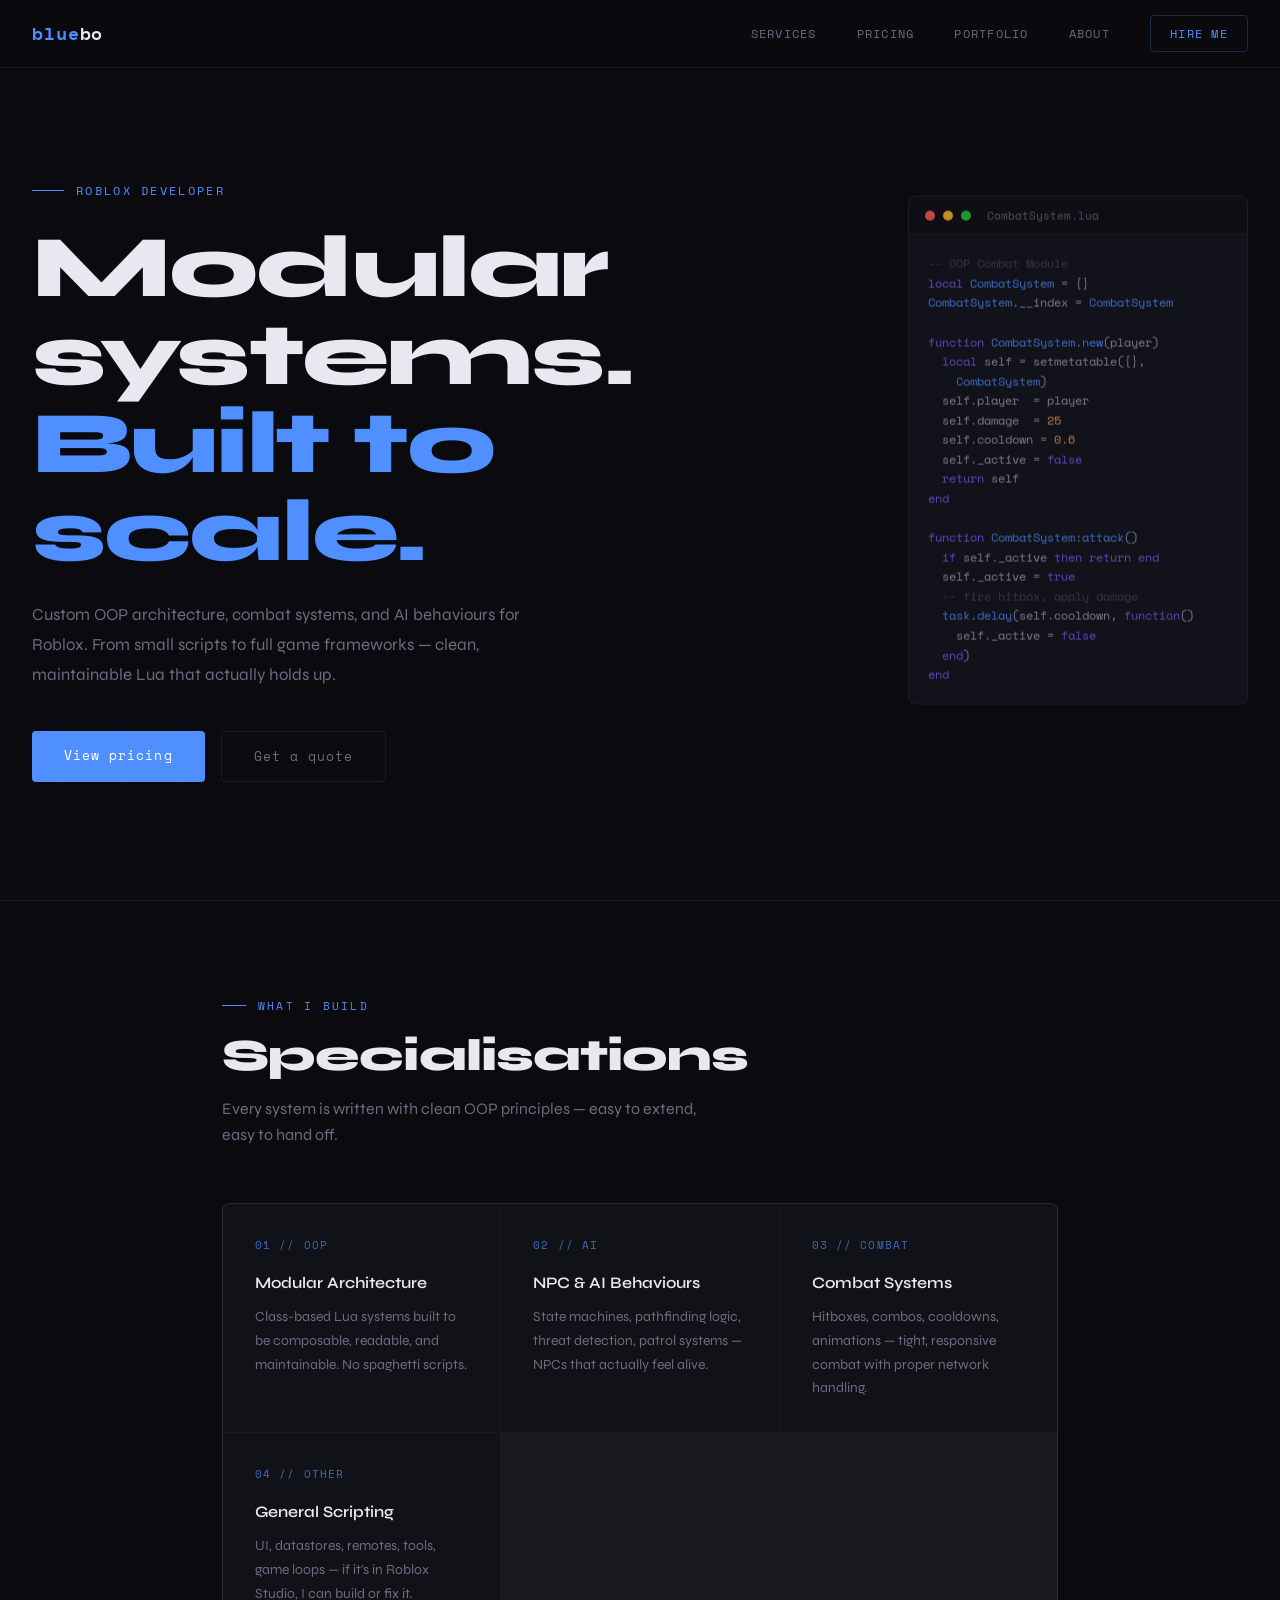
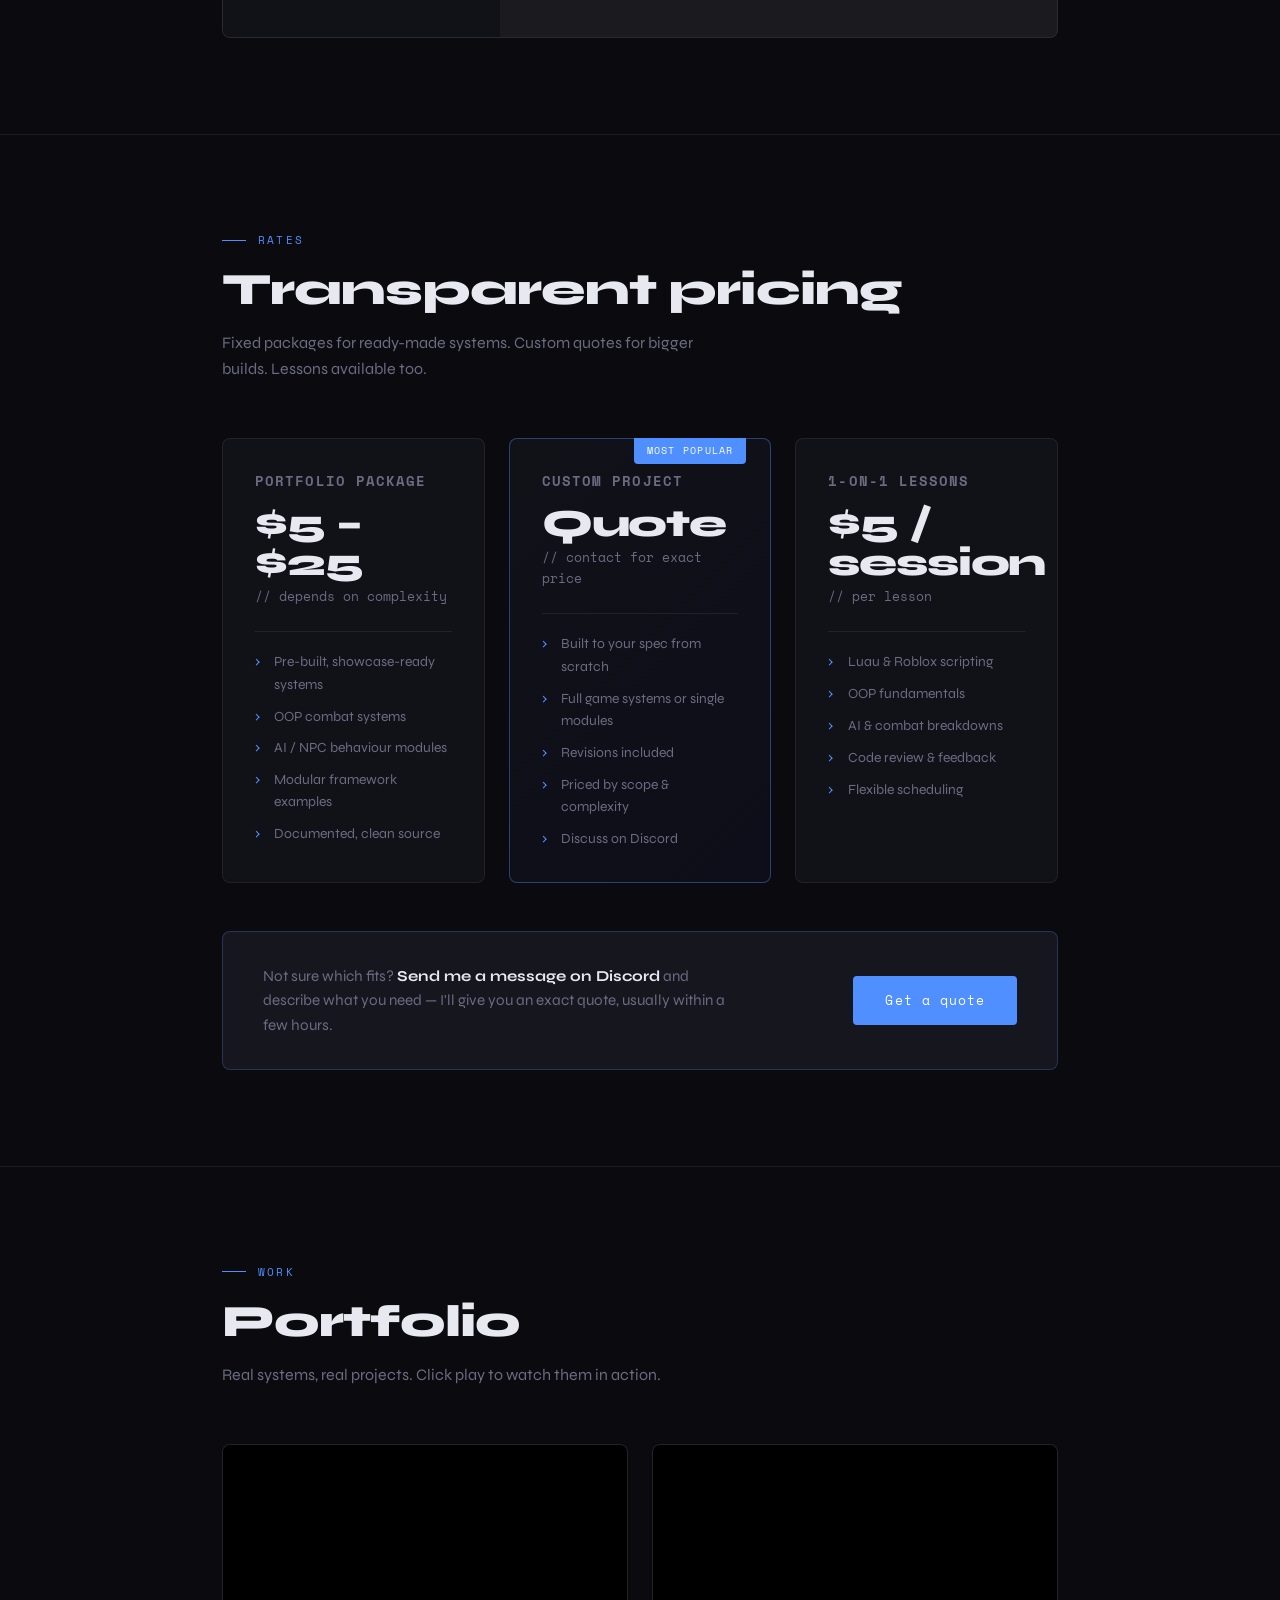
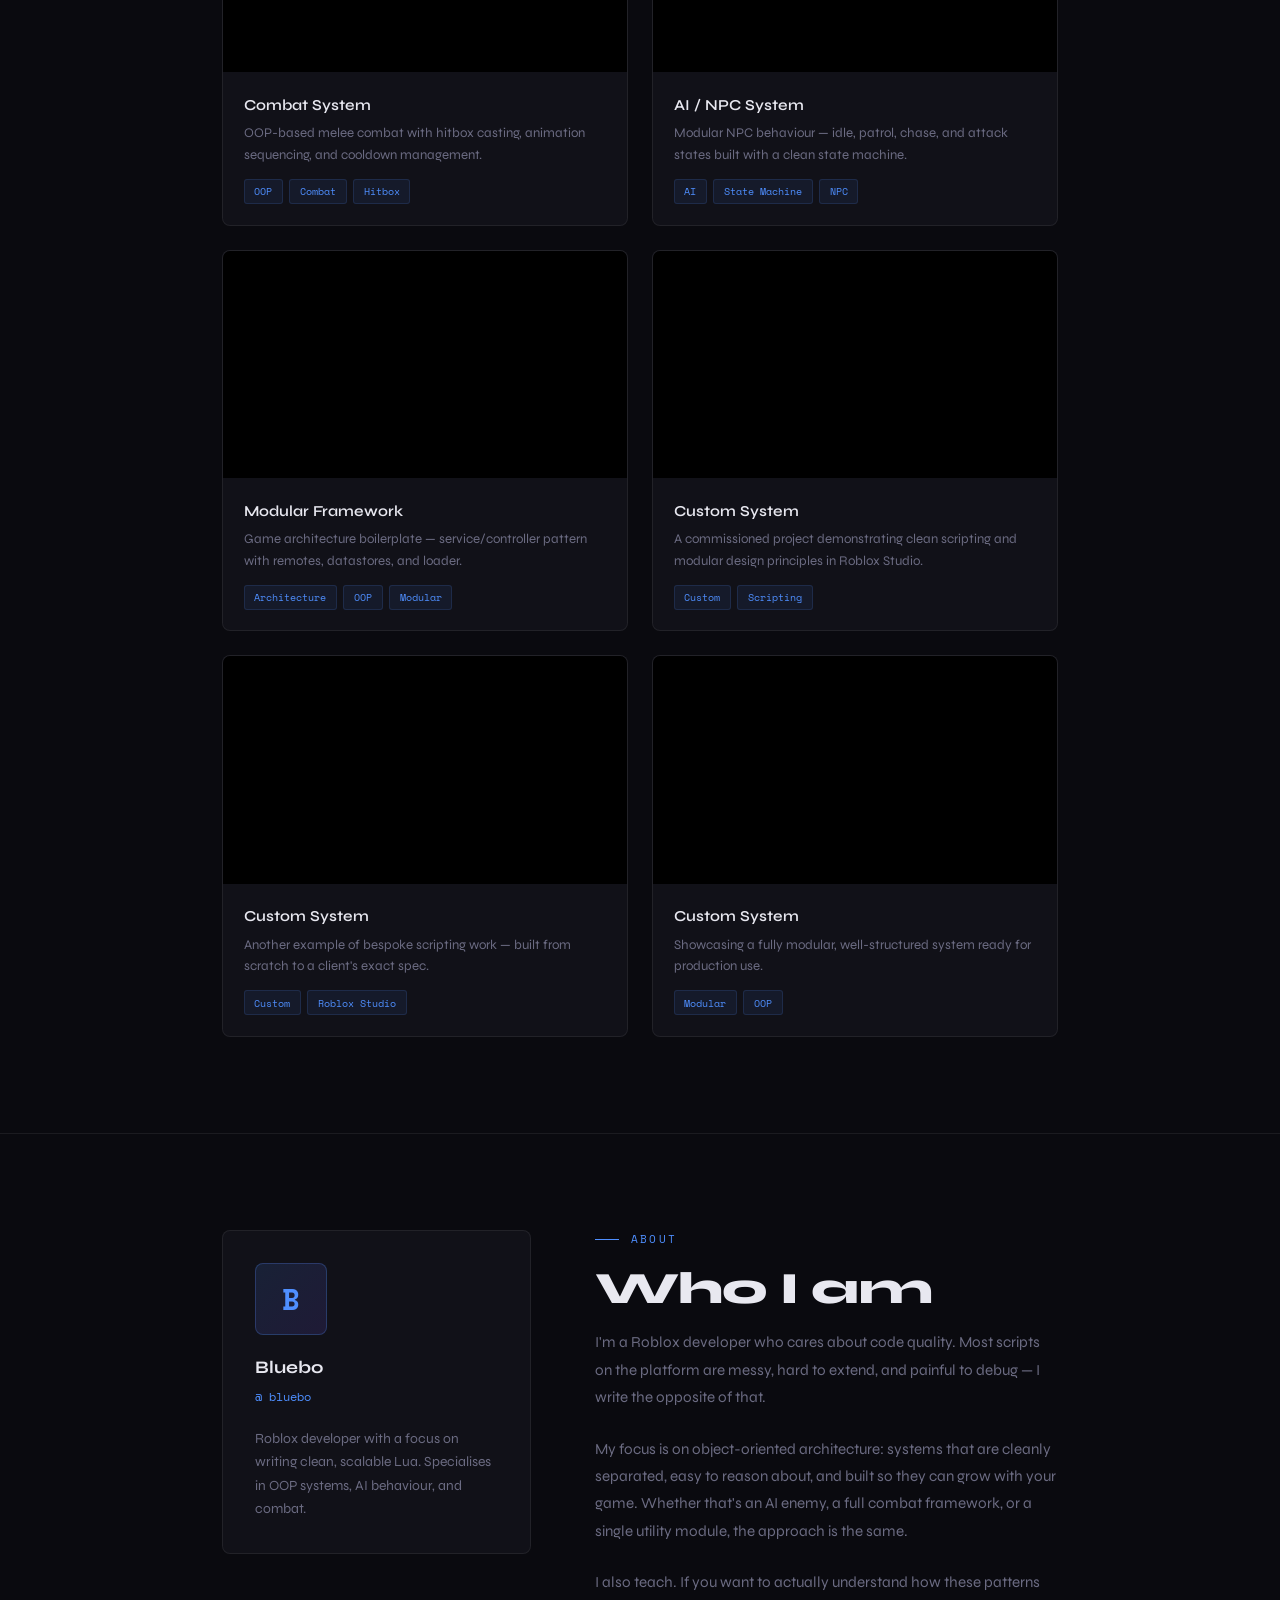
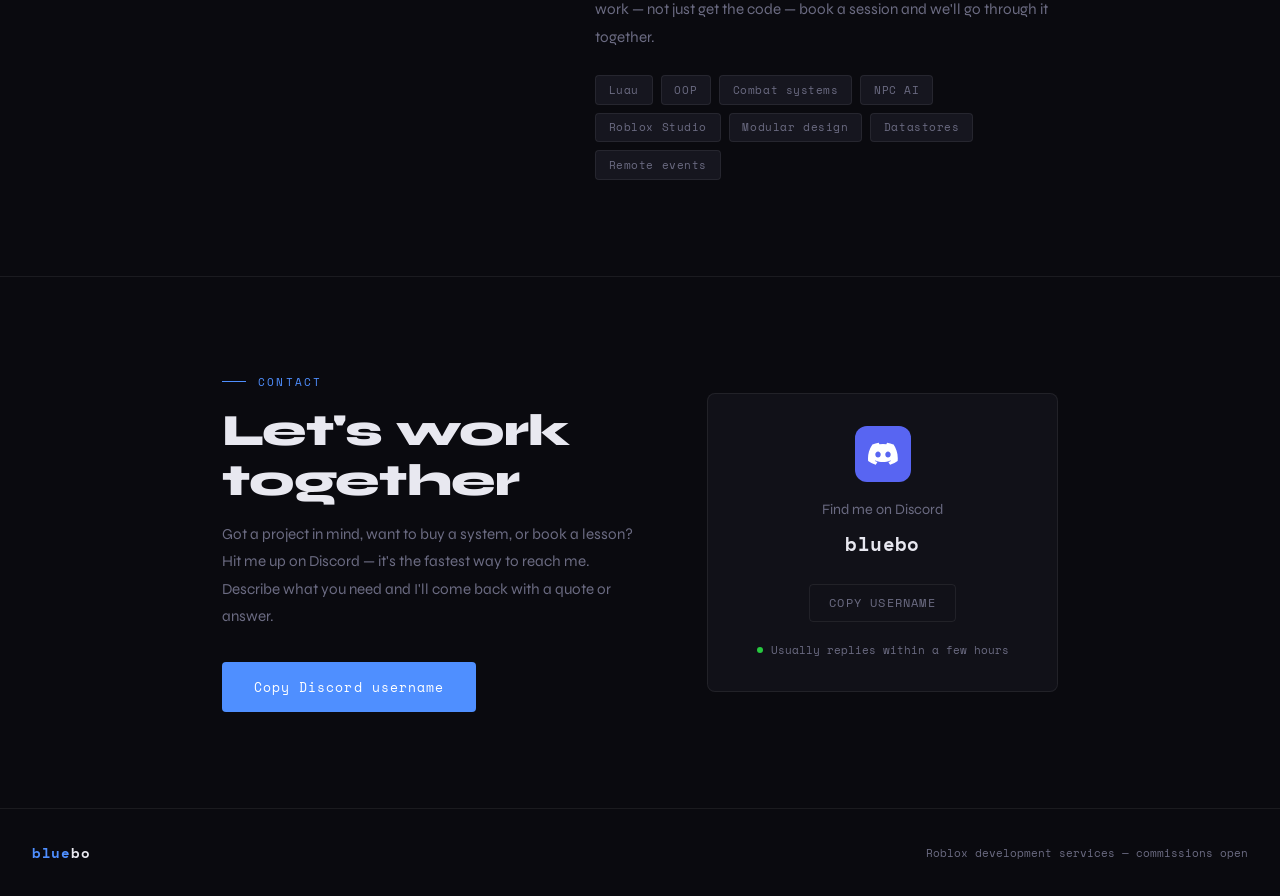
==== commit 28424c01: "Update index.html" ====
--- a/index.html
+++ b/index.html
@@ -3,19 +3,15 @@
 <head>
   <meta charset="UTF-8">
   <meta name="viewport" content="width=device-width, initial-scale=1.0">
-  <title>Bluebo - Roblox Development</title>
+  <title>Bluebo — Roblox Development</title>
   <link rel="preconnect" href="https://fonts.googleapis.com">
   <link href="https://fonts.googleapis.com/css2?family=Space+Mono:ital,wght@0,400;0,700;1,400&family=Syne:wght@400;600;800&display=swap" rel="stylesheet">
   <link rel="stylesheet" href="style.css">
 </head>
 <body>
 
-<!-- ─── NAV ─────────────────────────────────────────────────────────────────── -->
 <nav>
   <a href="#" class="logo">blue<span>bo</span></a>
-  <button class="nav-toggle" aria-label="Toggle menu">
-    <span></span><span></span><span></span>
-  </button>
   <ul>
     <li><a href="#services">Services</a></li>
     <li><a href="#pricing">Pricing</a></li>
@@ -25,7 +21,6 @@
   </ul>
 </nav>
 
-<!-- ─── HERO ─────────────────────────────────────────────────────────────────── -->
 <div class="hero">
   <div class="hero-inner">
     <div class="hero-tag">Roblox Developer</div>
@@ -35,7 +30,7 @@
     </h1>
     <p class="hero-desc">
       Custom OOP architecture, combat systems, and AI behaviours for Roblox.
-      From small scripts to full game frameworks. Clean, maintainable Lua
+      From small scripts to full game frameworks — clean, maintainable Lua
       that actually holds up.
     </p>
     <div class="hero-actions">
@@ -78,11 +73,10 @@
 
 <hr class="full-divider">
 
-<!-- ─── SERVICES ─────────────────────────────────────────────────────────────── -->
 <section id="services">
   <div class="section-label">What I build</div>
   <h2>Specialisations</h2>
-  <p class="sub">Every system is written with clean OOP principles. Easy to extend, easy to hand off.</p>
+  <p class="sub">Every system is written with clean OOP principles — easy to extend, easy to hand off.</p>
   <div class="services-grid">
     <div class="service-card">
       <div class="service-icon">01 // OOP</div>
@@ -92,24 +86,23 @@
     <div class="service-card">
       <div class="service-icon">02 // AI</div>
       <h3>NPC &amp; AI Behaviours</h3>
-      <p>State machines, pathfinding logic, threat detection, patrol systems. NPCs that actually feel alive.</p>
+      <p>State machines, pathfinding logic, threat detection, patrol systems — NPCs that actually feel alive.</p>
     </div>
     <div class="service-card">
       <div class="service-icon">03 // COMBAT</div>
       <h3>Combat Systems</h3>
-      <p>Hitboxes, combos, cooldowns, animations. Tight, responsive combat with proper network handling.</p>
+      <p>Hitboxes, combos, cooldowns, animations — tight, responsive combat with proper network handling.</p>
     </div>
     <div class="service-card">
       <div class="service-icon">04 // OTHER</div>
       <h3>General Scripting</h3>
-      <p>UI, datastores, remotes, tools, game loops. If it's in Roblox Studio, I can build or fix it.</p>
-    </div>
-  </div>
-</section>
-
-<hr class="full-divider">
-
-<!-- ─── PRICING ───────────────────────────────────────────────────────────────── -->
+      <p>UI, datastores, remotes, tools, game loops — if it's in Roblox Studio, I can build or fix it.</p>
+    </div>
+  </div>
+</section>
+
+<hr class="full-divider">
+
 <section id="pricing">
   <div class="section-label">Rates</div>
   <h2>Transparent pricing</h2>
@@ -119,11 +112,11 @@
 
     <div class="price-card">
       <h3>Portfolio Package</h3>
-      <div class="price-amount">$5</div>
-      <div class="price-note">// any system shown in my portfolio</div>
+      <div class="price-amount">$5 <span>– $25</span></div>
+      <div class="price-note">// depends on complexity</div>
       <div class="price-divider"></div>
       <ul class="price-features">
-        <li>Any system shown in my portfolio videos</li>
+        <li>Pre-built, showcase-ready systems</li>
         <li>OOP combat systems</li>
         <li>AI / NPC behaviour modules</li>
         <li>Modular framework examples</li>
@@ -134,15 +127,15 @@
     <div class="price-card featured">
       <div class="feat-badge">Most popular</div>
       <h3>Custom Project</h3>
-      <div class="price-amount">$5 <span>- $25</span></div>
-      <div class="price-note">// DM for exact price</div>
+      <div class="price-amount">Quote</div>
+      <div class="price-note">// contact for exact price</div>
       <div class="price-divider"></div>
       <ul class="price-features">
         <li>Built to your spec from scratch</li>
         <li>Full game systems or single modules</li>
         <li>Revisions included</li>
         <li>Priced by scope &amp; complexity</li>
-        <li>DM on Discord for a quote</li>
+        <li>Discuss on Discord</li>
       </ul>
     </div>
 
@@ -163,14 +156,13 @@
   </div>
 
   <div class="quote-banner">
-    <p>Not sure which fits? <strong>Send me a message on Discord</strong> and describe what you need. I'll give you an exact quote, usually within a few hours.</p>
+    <p>Not sure which fits? <strong>Send me a message on Discord</strong> and describe what you need — I'll give you an exact quote, usually within a few hours.</p>
     <a href="#contact" class="btn-primary">Get a quote</a>
   </div>
 </section>
 
 <hr class="full-divider">
 
-<!-- ─── PORTFOLIO ─────────────────────────────────────────────────────────────── -->
 <section id="portfolio">
   <div class="section-label">Work</div>
   <h2>Portfolio</h2>
@@ -180,13 +172,7 @@
 
     <div class="portfolio-card">
       <div class="yt-wrap">
-        <iframe
-          src="https://www.youtube.com/embed/tzWn2uMrlew"
-          title="Portfolio video 1"
-          allow="accelerometer; autoplay; clipboard-write; encrypted-media; gyroscope; picture-in-picture"
-          allowfullscreen
-          loading="lazy">
-        </iframe>
+        <iframe src="https://www.youtube.com/embed/tzWn2uMrlew" title="Portfolio video 1" allow="accelerometer; autoplay; clipboard-write; encrypted-media; gyroscope; picture-in-picture" allowfullscreen loading="lazy"></iframe>
       </div>
       <div class="port-body">
         <h3>Combat System</h3>
@@ -201,17 +187,11 @@
 
     <div class="portfolio-card">
       <div class="yt-wrap">
-        <iframe
-          src="https://www.youtube.com/embed/sZ04CJCx7VE?start=28"
-          title="Portfolio video 2"
-          allow="accelerometer; autoplay; clipboard-write; encrypted-media; gyroscope; picture-in-picture"
-          allowfullscreen
-          loading="lazy">
-        </iframe>
+        <iframe src="https://www.youtube.com/embed/sZ04CJCx7VE?start=28" title="Portfolio video 2" allow="accelerometer; autoplay; clipboard-write; encrypted-media; gyroscope; picture-in-picture" allowfullscreen loading="lazy"></iframe>
       </div>
       <div class="port-body">
         <h3>AI / NPC System</h3>
-        <p>Modular NPC behaviour with idle, patrol, chase, and attack states built with a clean state machine.</p>
+        <p>Modular NPC behaviour — idle, patrol, chase, and attack states built with a clean state machine.</p>
         <div class="port-tags">
           <span class="port-tag">AI</span>
           <span class="port-tag">State Machine</span>
@@ -222,17 +202,11 @@
 
     <div class="portfolio-card">
       <div class="yt-wrap">
-        <iframe
-          src="https://www.youtube.com/embed/EaGqnMVMJ-g"
-          title="Portfolio video 3"
-          allow="accelerometer; autoplay; clipboard-write; encrypted-media; gyroscope; picture-in-picture"
-          allowfullscreen
-          loading="lazy">
-        </iframe>
+        <iframe src="https://www.youtube.com/embed/EaGqnMVMJ-g" title="Portfolio video 3" allow="accelerometer; autoplay; clipboard-write; encrypted-media; gyroscope; picture-in-picture" allowfullscreen loading="lazy"></iframe>
       </div>
       <div class="port-body">
         <h3>Modular Framework</h3>
-        <p>Game architecture boilerplate with service/controller pattern, remotes, datastores, and loader.</p>
+        <p>Game architecture boilerplate — service/controller pattern with remotes, datastores, and loader.</p>
         <div class="port-tags">
           <span class="port-tag">Architecture</span>
           <span class="port-tag">OOP</span>
@@ -243,13 +217,7 @@
 
     <div class="portfolio-card">
       <div class="yt-wrap">
-        <iframe
-          src="https://www.youtube.com/embed/oXJpvLKHCr4"
-          title="Portfolio video 4"
-          allow="accelerometer; autoplay; clipboard-write; encrypted-media; gyroscope; picture-in-picture"
-          allowfullscreen
-          loading="lazy">
-        </iframe>
+        <iframe src="https://www.youtube.com/embed/oXJpvLKHCr4" title="Portfolio video 4" allow="accelerometer; autoplay; clipboard-write; encrypted-media; gyroscope; picture-in-picture" allowfullscreen loading="lazy"></iframe>
       </div>
       <div class="port-body">
         <h3>Custom System</h3>
@@ -263,17 +231,11 @@
 
     <div class="portfolio-card">
       <div class="yt-wrap">
-        <iframe
-          src="https://www.youtube.com/embed/O69BxnO6jjE"
-          title="Portfolio video 5"
-          allow="accelerometer; autoplay; clipboard-write; encrypted-media; gyroscope; picture-in-picture"
-          allowfullscreen
-          loading="lazy">
-        </iframe>
+        <iframe src="https://www.youtube.com/embed/O69BxnO6jjE" title="Portfolio video 5" allow="accelerometer; autoplay; clipboard-write; encrypted-media; gyroscope; picture-in-picture" allowfullscreen loading="lazy"></iframe>
       </div>
       <div class="port-body">
         <h3>Custom System</h3>
-        <p>Another example of bespoke scripting work, built from scratch to a client's exact spec.</p>
+        <p>Another example of bespoke scripting work — built from scratch to a client's exact spec.</p>
         <div class="port-tags">
           <span class="port-tag">Custom</span>
           <span class="port-tag">Roblox Studio</span>
@@ -283,13 +245,7 @@
 
     <div class="portfolio-card">
       <div class="yt-wrap">
-        <iframe
-          src="https://www.youtube.com/embed/9y9SmH4N-Yo"
-          title="Portfolio video 6"
-          allow="accelerometer; autoplay; clipboard-write; encrypted-media; gyroscope; picture-in-picture"
-          allowfullscreen
-          loading="lazy">
-        </iframe>
+        <iframe src="https://www.youtube.com/embed/9y9SmH4N-Yo" title="Portfolio video 6" allow="accelerometer; autoplay; clipboard-write; encrypted-media; gyroscope; picture-in-picture" allowfullscreen loading="lazy"></iframe>
       </div>
       <div class="port-body">
         <h3>Custom System</h3>
@@ -306,7 +262,6 @@
 
 <hr class="full-divider">
 
-<!-- ─── ABOUT ─────────────────────────────────────────────────────────────────── -->
 <section id="about">
   <div class="about-layout">
     <div>
@@ -320,22 +275,31 @@
     <div class="about-text">
       <div class="section-label">About</div>
       <h2>Who I am</h2>
-      <p>I'm a Roblox developer who cares about code quality. Most scripts on the platform are messy, hard to extend, and painful to debug. I write the opposite of that.</p>
+      <p>I'm a Roblox developer who cares about code quality. Most scripts on the platform are messy, hard to extend, and painful to debug — I write the opposite of that.</p>
       <p>My focus is on object-oriented architecture: systems that are cleanly separated, easy to reason about, and built so they can grow with your game. Whether that's an AI enemy, a full combat framework, or a single utility module, the approach is the same.</p>
-      <p>I also teach. If you want to actually understand how these patterns work, not just get the code, book a session and we'll go through it together.</p>
-    </div>
-  </div>
-</section>
-
-<hr class="full-divider">
-
-<!-- ─── CONTACT ───────────────────────────────────────────────────────────────── -->
+      <p>I also teach. If you want to actually understand how these patterns work — not just get the code — book a session and we'll go through it together.</p>
+      <div class="tag-list">
+        <span class="tag">Luau</span>
+        <span class="tag">OOP</span>
+        <span class="tag">Combat systems</span>
+        <span class="tag">NPC AI</span>
+        <span class="tag">Roblox Studio</span>
+        <span class="tag">Modular design</span>
+        <span class="tag">Datastores</span>
+        <span class="tag">Remote events</span>
+      </div>
+    </div>
+  </div>
+</section>
+
+<hr class="full-divider">
+
 <section id="contact">
   <div class="contact-wrap">
     <div class="contact-text">
       <div class="section-label">Contact</div>
       <h2>Let's work together</h2>
-      <p>Got a project in mind, want to buy a system, or book a lesson? Hit me up on Discord. It's the fastest way to reach me. Describe what you need and I'll come back with a quote or answer.</p>
+      <p>Got a project in mind, want to buy a system, or book a lesson? Hit me up on Discord — it's the fastest way to reach me. Describe what you need and I'll come back with a quote or answer.</p>
       <a href="#" class="btn-primary" onclick="copyDiscord(event)">Copy Discord username</a>
     </div>
     <div class="discord-card">
@@ -355,10 +319,9 @@
   </div>
 </section>
 
-<!-- ─── FOOTER ─────────────────────────────────────────────────────────────────── -->
 <footer>
   <a href="#" class="logo">blue<span>bo</span></a>
-  <p>Roblox development services - commissions open</p>
+  <p>Roblox development services — commissions open</p>
 </footer>
 
 <script src="script.js"></script>
--- a/style.css
+++ b/style.css
@@ -21,10 +21,6 @@
   font-family: 'Syne', sans-serif;
   line-height: 1.6;
   overflow-x: hidden;
-}
-
-/* ✅ NEW WRAPPER FIX */
-.page {
   max-width: 1400px;
   margin: 0 auto;
 }
@@ -209,13 +205,580 @@
 
 .btn-ghost:hover { border-color: rgba(255,255,255,0.2); color: var(--text); }
 
-/* ─── SECTIONS (slightly improved width) ────────────────────────── */
+/* ─── CODE BLOCK (hero) ───────────────── */
+.hero-code {
+  position: absolute;
+  right: 2rem;
+  top: 50%;
+  transform: translateY(-50%);
+  width: 340px;
+  background: var(--bg3);
+  border: 1px solid var(--border);
+  border-radius: 8px;
+  overflow: hidden;
+  opacity: 0.75;
+}
+
+.code-bar {
+  background: var(--bg2);
+  padding: 0.6rem 1rem;
+  display: flex;
+  align-items: center;
+  gap: 0.5rem;
+  border-bottom: 1px solid var(--border);
+}
+
+.dot { width: 10px; height: 10px; border-radius: 50%; }
+.d-red    { background: #ff5f56; }
+.d-yellow { background: #ffbd2e; }
+.d-green  { background: #27c93f; }
+
+.code-filename {
+  font-family: 'Space Mono', monospace;
+  font-size: 0.7rem;
+  color: var(--muted);
+  margin-left: 0.5rem;
+}
+
+pre {
+  font-family: 'Space Mono', monospace;
+  font-size: 0.72rem;
+  line-height: 1.7;
+  padding: 1.2rem;
+  color: #a0a0c0;
+  white-space: pre;
+  overflow: hidden;
+}
+
+.kw  { color: #7c5cfc; }
+.fn  { color: #4f8fff; }
+.str { color: #5ccfb0; }
+.cm  { color: #444460; }
+.num { color: #f0a060; }
+
+/* ─── SECTIONS ────────────────────────── */
 section {
   position: relative;
   z-index: 1;
   padding: 6rem 2rem;
-  max-width: 1100px;
+  max-width: 900px;
   margin: 0 auto;
 }
 
-/* KEEP EVERYTHING ELSE EXACTLY SAME BELOW */
+.section-label {
+  font-family: 'Space Mono', monospace;
+  font-size: 0.7rem;
+  letter-spacing: 0.2em;
+  text-transform: uppercase;
+  color: var(--accent);
+  margin-bottom: 1rem;
+  display: flex;
+  align-items: center;
+  gap: 0.75rem;
+}
+
+.section-label::before {
+  content: '';
+  display: inline-block;
+  width: 24px;
+  height: 1px;
+  background: var(--accent);
+}
+
+h2 {
+  font-size: clamp(1.8rem, 4vw, 2.8rem);
+  font-weight: 800;
+  letter-spacing: -0.02em;
+  margin-bottom: 1rem;
+  line-height: 1.1;
+}
+
+.sub {
+  color: var(--muted);
+  font-size: 1rem;
+  max-width: 500px;
+  margin-bottom: 3.5rem;
+  font-weight: 400;
+}
+
+/* ─── SERVICES ────────────────────────── */
+.services-grid {
+  display: grid;
+  grid-template-columns: repeat(auto-fit, minmax(240px, 1fr));
+  gap: 1px;
+  background: var(--border);
+  border: 1px solid var(--border);
+  border-radius: 8px;
+  overflow: hidden;
+}
+
+.service-card {
+  background: var(--bg2);
+  padding: 2rem;
+  transition: background 0.2s;
+}
+
+.service-card:hover { background: var(--bg3); }
+
+.service-icon {
+  font-family: 'Space Mono', monospace;
+  font-size: 0.7rem;
+  color: var(--accent);
+  letter-spacing: 0.1em;
+  margin-bottom: 1rem;
+  opacity: 0.7;
+}
+
+.service-card h3 {
+  font-size: 1rem;
+  font-weight: 600;
+  margin-bottom: 0.6rem;
+  color: var(--text);
+}
+
+.service-card p {
+  font-size: 0.87rem;
+  color: var(--muted);
+  line-height: 1.7;
+  font-weight: 400;
+}
+
+/* ─── PRICING ─────────────────────────── */
+.pricing-grid {
+  display: grid;
+  grid-template-columns: repeat(auto-fit, minmax(260px, 1fr));
+  gap: 1.5rem;
+  margin-bottom: 3rem;
+}
+
+.price-card {
+  background: var(--bg2);
+  border: 1px solid var(--border);
+  border-radius: 8px;
+  padding: 2rem;
+  transition: border-color 0.2s;
+  position: relative;
+}
+
+.price-card:hover { border-color: rgba(79,143,255,0.3); }
+
+.price-card.featured {
+  border-color: rgba(79,143,255,0.4);
+  background: linear-gradient(135deg, #111118 0%, #0e0e1a 100%);
+}
+
+.feat-badge {
+  position: absolute;
+  top: -1px; right: 1.5rem;
+  font-family: 'Space Mono', monospace;
+  font-size: 0.65rem;
+  letter-spacing: 0.12em;
+  text-transform: uppercase;
+  background: var(--accent);
+  color: #fff;
+  padding: 0.3rem 0.8rem;
+  border-radius: 0 0 4px 4px;
+}
+
+.price-card h3 {
+  font-size: 0.85rem;
+  font-weight: 600;
+  letter-spacing: 0.08em;
+  text-transform: uppercase;
+  color: var(--muted);
+  margin-bottom: 0.8rem;
+  font-family: 'Space Mono', monospace;
+}
+
+.price-amount {
+  font-size: 2.4rem;
+  font-weight: 800;
+  color: var(--text);
+  letter-spacing: -0.03em;
+  margin-bottom: 0.3rem;
+  line-height: 1;
+}
+
+.price-amount span {
+  font-size: 2.4rem;
+  color: var(--text);
+  font-weight: 800;
+}
+
+.price-note {
+  font-size: 0.8rem;
+  color: var(--muted);
+  margin-bottom: 1.5rem;
+  font-family: 'Space Mono', monospace;
+}
+
+.price-divider {
+  height: 1px;
+  background: var(--border);
+  margin: 1.2rem 0;
+}
+
+.price-features {
+  list-style: none;
+  display: flex;
+  flex-direction: column;
+  gap: 0.6rem;
+}
+
+.price-features li {
+  font-size: 0.87rem;
+  color: var(--muted);
+  padding-left: 1.2rem;
+  position: relative;
+  font-weight: 400;
+}
+
+.price-features li::before {
+  content: '›';
+  position: absolute;
+  left: 0;
+  color: var(--accent);
+}
+
+.quote-banner {
+  background: var(--bg3);
+  border: 1px solid var(--border2);
+  border-radius: 8px;
+  padding: 2rem 2.5rem;
+  display: flex;
+  align-items: center;
+  justify-content: space-between;
+  gap: 2rem;
+  flex-wrap: wrap;
+}
+
+.quote-banner p {
+  font-size: 0.95rem;
+  color: var(--muted);
+  max-width: 480px;
+  font-weight: 400;
+}
+
+.quote-banner strong { color: var(--text); }
+
+/* ─── PORTFOLIO ───────────────────────── */
+.portfolio-grid {
+  display: grid;
+  grid-template-columns: repeat(auto-fill, minmax(300px, 1fr));
+  gap: 1.5rem;
+}
+
+.portfolio-card {
+  background: var(--bg2);
+  border: 1px solid var(--border);
+  border-radius: 8px;
+  overflow: hidden;
+  transition: border-color 0.2s, transform 0.2s;
+}
+
+.portfolio-card:hover {
+  border-color: rgba(79,143,255,0.3);
+  transform: translateY(-2px);
+}
+
+/* YouTube embed wrapper — 16:9 */
+.yt-wrap {
+  position: relative;
+  width: 100%;
+  padding-top: 56.25%;
+  background: #000;
+}
+
+.yt-wrap iframe {
+  position: absolute;
+  inset: 0;
+  width: 100%;
+  height: 100%;
+  border: none;
+}
+
+.port-body { padding: 1.3rem; }
+
+.port-body h3 {
+  font-size: 0.95rem;
+  font-weight: 600;
+  margin-bottom: 0.4rem;
+}
+
+.port-body p {
+  font-size: 0.83rem;
+  color: var(--muted);
+  font-weight: 400;
+  line-height: 1.6;
+}
+
+.port-tags {
+  display: flex;
+  flex-wrap: wrap;
+  gap: 0.4rem;
+  margin-top: 0.8rem;
+}
+
+.port-tag {
+  font-family: 'Space Mono', monospace;
+  font-size: 0.65rem;
+  padding: 0.2rem 0.6rem;
+  background: rgba(79,143,255,0.08);
+  border: 1px solid rgba(79,143,255,0.15);
+  border-radius: 3px;
+  color: var(--accent);
+}
+
+/* ─── ABOUT ───────────────────────────── */
+.about-layout {
+  display: grid;
+  grid-template-columns: 1fr 1.5fr;
+  gap: 4rem;
+  align-items: start;
+}
+
+.about-card {
+  background: var(--bg2);
+  border: 1px solid var(--border);
+  border-radius: 8px;
+  padding: 2rem;
+  position: sticky;
+  top: 6rem;
+}
+
+.avatar {
+  width: 72px;
+  height: 72px;
+  border-radius: 8px;
+  background: linear-gradient(135deg, #4f8fff22, #7c5cfc22);
+  border: 1px solid var(--border2);
+  display: flex;
+  align-items: center;
+  justify-content: center;
+  font-size: 1.8rem;
+  margin-bottom: 1.2rem;
+  font-family: 'Space Mono', monospace;
+  color: var(--accent);
+  font-weight: 700;
+}
+
+.about-card h3 {
+  font-size: 1.1rem;
+  font-weight: 700;
+  margin-bottom: 0.3rem;
+}
+
+.about-card .handle {
+  font-family: 'Space Mono', monospace;
+  font-size: 0.78rem;
+  color: var(--accent);
+  margin-bottom: 1.2rem;
+}
+
+.about-card .bio {
+  font-size: 0.87rem;
+  color: var(--muted);
+  line-height: 1.7;
+  font-weight: 400;
+}
+
+.about-text h3 {
+  font-size: 1.1rem;
+  font-weight: 600;
+  margin-bottom: 0.8rem;
+  color: var(--text);
+}
+
+.about-text p {
+  font-size: 0.95rem;
+  color: var(--muted);
+  line-height: 1.8;
+  margin-bottom: 1.5rem;
+  font-weight: 400;
+}
+
+.tag-list {
+  display: flex;
+  flex-wrap: wrap;
+  gap: 0.5rem;
+  margin-top: 0.5rem;
+}
+
+.tag {
+  font-family: 'Space Mono', monospace;
+  font-size: 0.7rem;
+  padding: 0.3rem 0.8rem;
+  background: var(--bg3);
+  border: 1px solid var(--border);
+  border-radius: 4px;
+  color: var(--muted);
+  letter-spacing: 0.05em;
+}
+
+/* ─── CONTACT ─────────────────────────── */
+.contact-wrap {
+  display: grid;
+  grid-template-columns: 1.2fr 1fr;
+  gap: 4rem;
+  align-items: center;
+}
+
+.contact-text p {
+  color: var(--muted);
+  font-size: 0.95rem;
+  line-height: 1.8;
+  margin-bottom: 2rem;
+  font-weight: 400;
+}
+
+.discord-card {
+  background: var(--bg2);
+  border: 1px solid var(--border);
+  border-radius: 8px;
+  padding: 2rem;
+  text-align: center;
+}
+
+.discord-icon {
+  width: 56px;
+  height: 56px;
+  margin: 0 auto 1rem;
+  background: #5865f2;
+  border-radius: 12px;
+  display: flex;
+  align-items: center;
+  justify-content: center;
+}
+
+.discord-icon svg { width: 30px; height: 30px; fill: white; }
+
+.discord-card h3 {
+  font-size: 0.9rem;
+  color: var(--muted);
+  font-weight: 400;
+  margin-bottom: 0.5rem;
+}
+
+.discord-handle {
+  font-family: 'Space Mono', monospace;
+  font-size: 1.2rem;
+  font-weight: 700;
+  color: var(--text);
+  margin-bottom: 1.5rem;
+  letter-spacing: 0.02em;
+}
+
+.discord-copy {
+  font-family: 'Space Mono', monospace;
+  font-size: 0.75rem;
+  letter-spacing: 0.1em;
+  background: transparent;
+  color: var(--muted);
+  border: 1px solid var(--border);
+  padding: 0.6rem 1.2rem;
+  border-radius: 4px;
+  cursor: pointer;
+  transition: border-color 0.2s, color 0.2s;
+  text-transform: uppercase;
+}
+
+.discord-copy:hover { border-color: rgba(255,255,255,0.2); color: var(--text); }
+
+.response-time {
+  margin-top: 1.2rem;
+  font-family: 'Space Mono', monospace;
+  font-size: 0.7rem;
+  color: var(--muted);
+  display: flex;
+  align-items: center;
+  justify-content: center;
+  gap: 0.5rem;
+}
+
+.status-dot {
+  width: 6px;
+  height: 6px;
+  border-radius: 50%;
+  background: #27c93f;
+  animation: pulse 2s infinite;
+}
+
+@keyframes pulse {
+  0%, 100% { opacity: 1; }
+  50%       { opacity: 0.4; }
+}
+
+/* ─── FOOTER ──────────────────────────── */
+footer {
+  position: relative;
+  z-index: 1;
+  border-top: 1px solid var(--border);
+  padding: 2rem;
+  display: flex;
+  align-items: center;
+  justify-content: space-between;
+  flex-wrap: wrap;
+  gap: 1rem;
+}
+
+footer .logo { font-size: 0.9rem; }
+
+footer p {
+  font-family: 'Space Mono', monospace;
+  font-size: 0.7rem;
+  color: var(--muted);
+}
+
+.full-divider {
+  border: none;
+  border-top: 1px solid var(--border);
+  margin: 0;
+}
+
+/* ─── ANIMATIONS ──────────────────────── */
+@keyframes fadeUp {
+  from { opacity: 0; transform: translateY(20px); }
+  to   { opacity: 1; transform: translateY(0); }
+}
+
+.hero-inner > * {
+  animation: fadeUp 0.7s ease both;
+}
+
+.hero-inner > *:nth-child(1) { animation-delay: 0.1s; }
+.hero-inner > *:nth-child(2) { animation-delay: 0.2s; }
+.hero-inner > *:nth-child(3) { animation-delay: 0.3s; }
+.hero-inner > *:nth-child(4) { animation-delay: 0.4s; }
+
+/* ─── RESPONSIVE ──────────────────────── */
+@media (max-width: 900px) {
+  nav { padding: 1rem 1.5rem; }
+
+  nav ul {
+    display: none;
+    position: absolute;
+    top: 100%;
+    left: 0; right: 0;
+    flex-direction: column;
+    background: rgba(10,10,15,0.97);
+    border-bottom: 1px solid var(--border);
+    padding: 1.5rem;
+    gap: 1.2rem;
+  }
+
+  nav ul.open { display: flex; }
+
+  .nav-toggle { display: flex; }
+
+  .hero { padding: 7rem 1.5rem 4rem; }
+  .hero-code { display: none; }
+
+  section { padding: 4rem 1.5rem; }
+
+  .about-layout { grid-template-columns: 1fr; }
+  .about-card { position: static; }
+
+  .contact-wrap { grid-template-columns: 1fr; }
+
+  footer { padding: 1.5rem; flex-direction: column; align-items: flex-start; }
+}
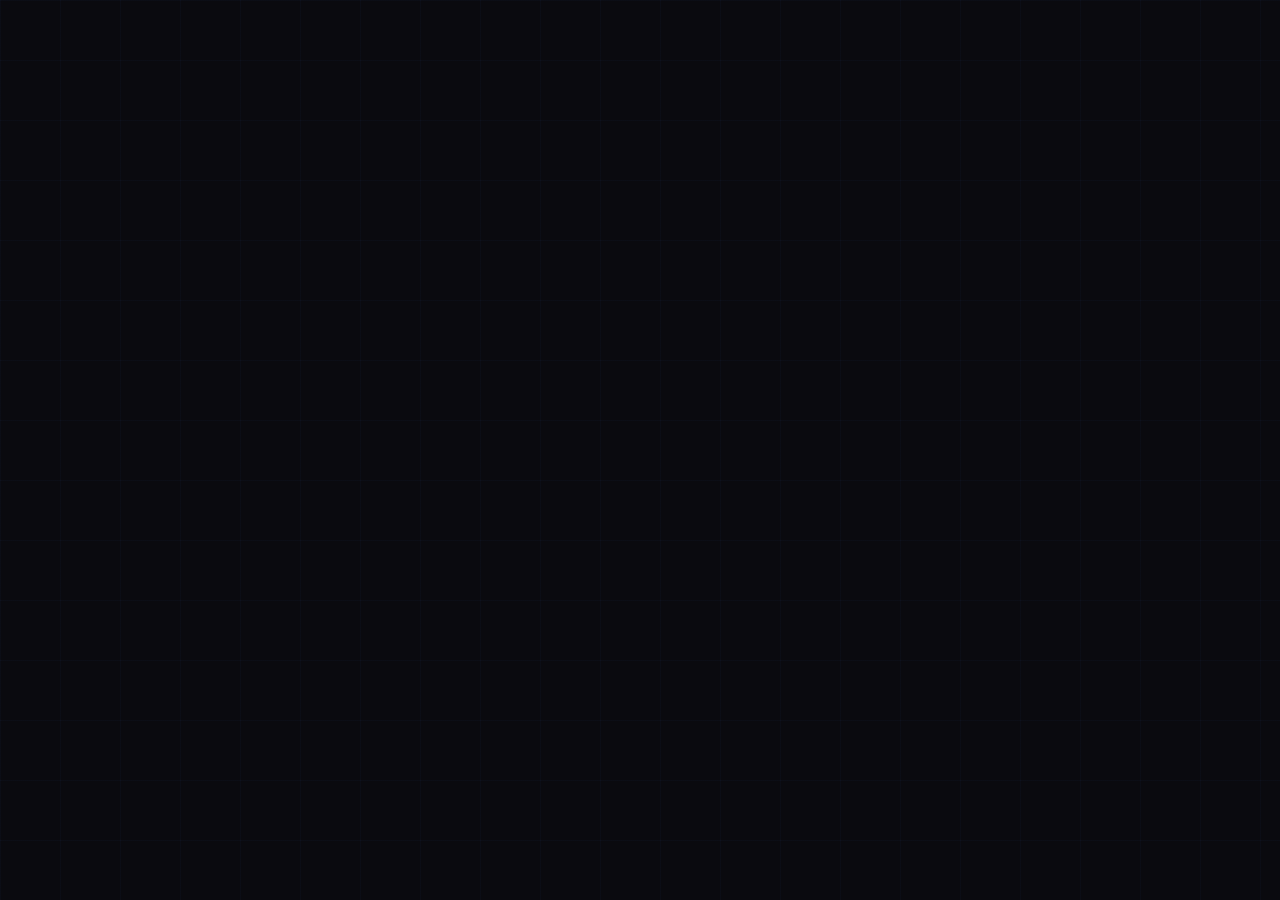
==== commit 3a83d2d7: "Update index.html" ====
--- a/index.html
+++ b/index.html
@@ -3,327 +3,10 @@
 <head>
   <meta charset="UTF-8">
   <meta name="viewport" content="width=device-width, initial-scale=1.0">
-  <title>Bluebo — Roblox Development</title>
-  <link rel="preconnect" href="https://fonts.googleapis.com">
-  <link href="https://fonts.googleapis.com/css2?family=Space+Mono:ital,wght@0,400;0,700;1,400&family=Syne:wght@400;600;800&display=swap" rel="stylesheet">
+  <title>Bluebo</title>
   <link rel="stylesheet" href="style.css">
 </head>
 <body>
 
-<nav>
-  <a href="#" class="logo">blue<span>bo</span></a>
-  <ul>
-    <li><a href="#services">Services</a></li>
-    <li><a href="#pricing">Pricing</a></li>
-    <li><a href="#portfolio">Portfolio</a></li>
-    <li><a href="#about">About</a></li>
-    <li><a href="#contact" class="nav-cta">Hire me</a></li>
-  </ul>
-</nav>
-
-<div class="hero">
-  <div class="hero-inner">
-    <div class="hero-tag">Roblox Developer</div>
-    <h1>
-      Modular systems.<br>
-      <span class="blue">Built to scale.</span>
-    </h1>
-    <p class="hero-desc">
-      Custom OOP architecture, combat systems, and AI behaviours for Roblox.
-      From small scripts to full game frameworks — clean, maintainable Lua
-      that actually holds up.
-    </p>
-    <div class="hero-actions">
-      <a href="#pricing" class="btn-primary">View pricing</a>
-      <a href="#contact" class="btn-ghost">Get a quote</a>
-    </div>
-  </div>
-
-  <div class="hero-code" aria-hidden="true">
-    <div class="code-bar">
-      <div class="dot d-red"></div>
-      <div class="dot d-yellow"></div>
-      <div class="dot d-green"></div>
-      <span class="code-filename">CombatSystem.lua</span>
-    </div>
-    <pre><span class="cm">-- OOP Combat Module</span>
-<span class="kw">local</span> <span class="fn">CombatSystem</span> = {}
-<span class="fn">CombatSystem</span>.__index = <span class="fn">CombatSystem</span>
-
-<span class="kw">function</span> <span class="fn">CombatSystem</span>.<span class="fn">new</span>(player)
-  <span class="kw">local</span> self = setmetatable({},
-    <span class="fn">CombatSystem</span>)
-  self.player  = player
-  self.damage  = <span class="num">25</span>
-  self.cooldown = <span class="num">0.6</span>
-  self._active = <span class="kw">false</span>
-  <span class="kw">return</span> self
-<span class="kw">end</span>
-
-<span class="kw">function</span> <span class="fn">CombatSystem</span>:<span class="fn">attack</span>()
-  <span class="kw">if</span> self._active <span class="kw">then return end</span>
-  self._active = <span class="kw">true</span>
-  <span class="cm">-- fire hitbox, apply damage</span>
-  <span class="fn">task</span>.<span class="fn">delay</span>(self.cooldown, <span class="kw">function</span>()
-    self._active = <span class="kw">false</span>
-  <span class="kw">end</span>)
-<span class="kw">end</span></pre>
-  </div>
-</div>
-
-<hr class="full-divider">
-
-<section id="services">
-  <div class="section-label">What I build</div>
-  <h2>Specialisations</h2>
-  <p class="sub">Every system is written with clean OOP principles — easy to extend, easy to hand off.</p>
-  <div class="services-grid">
-    <div class="service-card">
-      <div class="service-icon">01 // OOP</div>
-      <h3>Modular Architecture</h3>
-      <p>Class-based Lua systems built to be composable, readable, and maintainable. No spaghetti scripts.</p>
-    </div>
-    <div class="service-card">
-      <div class="service-icon">02 // AI</div>
-      <h3>NPC &amp; AI Behaviours</h3>
-      <p>State machines, pathfinding logic, threat detection, patrol systems — NPCs that actually feel alive.</p>
-    </div>
-    <div class="service-card">
-      <div class="service-icon">03 // COMBAT</div>
-      <h3>Combat Systems</h3>
-      <p>Hitboxes, combos, cooldowns, animations — tight, responsive combat with proper network handling.</p>
-    </div>
-    <div class="service-card">
-      <div class="service-icon">04 // OTHER</div>
-      <h3>General Scripting</h3>
-      <p>UI, datastores, remotes, tools, game loops — if it's in Roblox Studio, I can build or fix it.</p>
-    </div>
-  </div>
-</section>
-
-<hr class="full-divider">
-
-<section id="pricing">
-  <div class="section-label">Rates</div>
-  <h2>Transparent pricing</h2>
-  <p class="sub">Fixed packages for ready-made systems. Custom quotes for bigger builds. Lessons available too.</p>
-
-  <div class="pricing-grid">
-
-    <div class="price-card">
-      <h3>Portfolio Package</h3>
-      <div class="price-amount">$5 <span>– $25</span></div>
-      <div class="price-note">// depends on complexity</div>
-      <div class="price-divider"></div>
-      <ul class="price-features">
-        <li>Pre-built, showcase-ready systems</li>
-        <li>OOP combat systems</li>
-        <li>AI / NPC behaviour modules</li>
-        <li>Modular framework examples</li>
-        <li>Documented, clean source</li>
-      </ul>
-    </div>
-
-    <div class="price-card featured">
-      <div class="feat-badge">Most popular</div>
-      <h3>Custom Project</h3>
-      <div class="price-amount">Quote</div>
-      <div class="price-note">// contact for exact price</div>
-      <div class="price-divider"></div>
-      <ul class="price-features">
-        <li>Built to your spec from scratch</li>
-        <li>Full game systems or single modules</li>
-        <li>Revisions included</li>
-        <li>Priced by scope &amp; complexity</li>
-        <li>Discuss on Discord</li>
-      </ul>
-    </div>
-
-    <div class="price-card">
-      <h3>1-on-1 Lessons</h3>
-      <div class="price-amount">$5 <span>/ session</span></div>
-      <div class="price-note">// per lesson</div>
-      <div class="price-divider"></div>
-      <ul class="price-features">
-        <li>Luau &amp; Roblox scripting</li>
-        <li>OOP fundamentals</li>
-        <li>AI &amp; combat breakdowns</li>
-        <li>Code review &amp; feedback</li>
-        <li>Flexible scheduling</li>
-      </ul>
-    </div>
-
-  </div>
-
-  <div class="quote-banner">
-    <p>Not sure which fits? <strong>Send me a message on Discord</strong> and describe what you need — I'll give you an exact quote, usually within a few hours.</p>
-    <a href="#contact" class="btn-primary">Get a quote</a>
-  </div>
-</section>
-
-<hr class="full-divider">
-
-<section id="portfolio">
-  <div class="section-label">Work</div>
-  <h2>Portfolio</h2>
-  <p class="sub">Real systems, real projects. Click play to watch them in action.</p>
-
-  <div class="portfolio-grid">
-
-    <div class="portfolio-card">
-      <div class="yt-wrap">
-        <iframe src="https://www.youtube.com/embed/tzWn2uMrlew" title="Portfolio video 1" allow="accelerometer; autoplay; clipboard-write; encrypted-media; gyroscope; picture-in-picture" allowfullscreen loading="lazy"></iframe>
-      </div>
-      <div class="port-body">
-        <h3>Combat System</h3>
-        <p>OOP-based melee combat with hitbox casting, animation sequencing, and cooldown management.</p>
-        <div class="port-tags">
-          <span class="port-tag">OOP</span>
-          <span class="port-tag">Combat</span>
-          <span class="port-tag">Hitbox</span>
-        </div>
-      </div>
-    </div>
-
-    <div class="portfolio-card">
-      <div class="yt-wrap">
-        <iframe src="https://www.youtube.com/embed/sZ04CJCx7VE?start=28" title="Portfolio video 2" allow="accelerometer; autoplay; clipboard-write; encrypted-media; gyroscope; picture-in-picture" allowfullscreen loading="lazy"></iframe>
-      </div>
-      <div class="port-body">
-        <h3>AI / NPC System</h3>
-        <p>Modular NPC behaviour — idle, patrol, chase, and attack states built with a clean state machine.</p>
-        <div class="port-tags">
-          <span class="port-tag">AI</span>
-          <span class="port-tag">State Machine</span>
-          <span class="port-tag">NPC</span>
-        </div>
-      </div>
-    </div>
-
-    <div class="portfolio-card">
-      <div class="yt-wrap">
-        <iframe src="https://www.youtube.com/embed/EaGqnMVMJ-g" title="Portfolio video 3" allow="accelerometer; autoplay; clipboard-write; encrypted-media; gyroscope; picture-in-picture" allowfullscreen loading="lazy"></iframe>
-      </div>
-      <div class="port-body">
-        <h3>Modular Framework</h3>
-        <p>Game architecture boilerplate — service/controller pattern with remotes, datastores, and loader.</p>
-        <div class="port-tags">
-          <span class="port-tag">Architecture</span>
-          <span class="port-tag">OOP</span>
-          <span class="port-tag">Modular</span>
-        </div>
-      </div>
-    </div>
-
-    <div class="portfolio-card">
-      <div class="yt-wrap">
-        <iframe src="https://www.youtube.com/embed/oXJpvLKHCr4" title="Portfolio video 4" allow="accelerometer; autoplay; clipboard-write; encrypted-media; gyroscope; picture-in-picture" allowfullscreen loading="lazy"></iframe>
-      </div>
-      <div class="port-body">
-        <h3>Custom System</h3>
-        <p>A commissioned project demonstrating clean scripting and modular design principles in Roblox Studio.</p>
-        <div class="port-tags">
-          <span class="port-tag">Custom</span>
-          <span class="port-tag">Scripting</span>
-        </div>
-      </div>
-    </div>
-
-    <div class="portfolio-card">
-      <div class="yt-wrap">
-        <iframe src="https://www.youtube.com/embed/O69BxnO6jjE" title="Portfolio video 5" allow="accelerometer; autoplay; clipboard-write; encrypted-media; gyroscope; picture-in-picture" allowfullscreen loading="lazy"></iframe>
-      </div>
-      <div class="port-body">
-        <h3>Custom System</h3>
-        <p>Another example of bespoke scripting work — built from scratch to a client's exact spec.</p>
-        <div class="port-tags">
-          <span class="port-tag">Custom</span>
-          <span class="port-tag">Roblox Studio</span>
-        </div>
-      </div>
-    </div>
-
-    <div class="portfolio-card">
-      <div class="yt-wrap">
-        <iframe src="https://www.youtube.com/embed/9y9SmH4N-Yo" title="Portfolio video 6" allow="accelerometer; autoplay; clipboard-write; encrypted-media; gyroscope; picture-in-picture" allowfullscreen loading="lazy"></iframe>
-      </div>
-      <div class="port-body">
-        <h3>Custom System</h3>
-        <p>Showcasing a fully modular, well-structured system ready for production use.</p>
-        <div class="port-tags">
-          <span class="port-tag">Modular</span>
-          <span class="port-tag">OOP</span>
-        </div>
-      </div>
-    </div>
-
-  </div>
-</section>
-
-<hr class="full-divider">
-
-<section id="about">
-  <div class="about-layout">
-    <div>
-      <div class="about-card">
-        <div class="avatar">B</div>
-        <h3>Bluebo</h3>
-        <div class="handle">@ bluebo</div>
-        <p class="bio">Roblox developer with a focus on writing clean, scalable Lua. Specialises in OOP systems, AI behaviour, and combat.</p>
-      </div>
-    </div>
-    <div class="about-text">
-      <div class="section-label">About</div>
-      <h2>Who I am</h2>
-      <p>I'm a Roblox developer who cares about code quality. Most scripts on the platform are messy, hard to extend, and painful to debug — I write the opposite of that.</p>
-      <p>My focus is on object-oriented architecture: systems that are cleanly separated, easy to reason about, and built so they can grow with your game. Whether that's an AI enemy, a full combat framework, or a single utility module, the approach is the same.</p>
-      <p>I also teach. If you want to actually understand how these patterns work — not just get the code — book a session and we'll go through it together.</p>
-      <div class="tag-list">
-        <span class="tag">Luau</span>
-        <span class="tag">OOP</span>
-        <span class="tag">Combat systems</span>
-        <span class="tag">NPC AI</span>
-        <span class="tag">Roblox Studio</span>
-        <span class="tag">Modular design</span>
-        <span class="tag">Datastores</span>
-        <span class="tag">Remote events</span>
-      </div>
-    </div>
-  </div>
-</section>
-
-<hr class="full-divider">
-
-<section id="contact">
-  <div class="contact-wrap">
-    <div class="contact-text">
-      <div class="section-label">Contact</div>
-      <h2>Let's work together</h2>
-      <p>Got a project in mind, want to buy a system, or book a lesson? Hit me up on Discord — it's the fastest way to reach me. Describe what you need and I'll come back with a quote or answer.</p>
-      <a href="#" class="btn-primary" onclick="copyDiscord(event)">Copy Discord username</a>
-    </div>
-    <div class="discord-card">
-      <div class="discord-icon">
-        <svg viewBox="0 0 71 55" xmlns="http://www.w3.org/2000/svg">
-          <path d="M60.1 4.9A58.5 58.5 0 0 0 45.4.9a.2.2 0 0 0-.2.1 40.7 40.7 0 0 0-1.8 3.7 54 54 0 0 0-16.2 0A37.7 37.7 0 0 0 25.4 1a.2.2 0 0 0-.2-.1A58.4 58.4 0 0 0 10.5 4.9a.2.2 0 0 0-.1.1C1.5 18.1-.9 31 .3 43.7a.2.2 0 0 0 .1.2 58.8 58.8 0 0 0 17.7 9 .2.2 0 0 0 .2-.1 42 42 0 0 0 3.6-5.9.2.2 0 0 0-.1-.3 38.7 38.7 0 0 1-5.5-2.6.2.2 0 0 1 0-.4c.4-.3.7-.6 1.1-.9a.2.2 0 0 1 .2 0c11.5 5.3 24 5.3 35.3 0a.2.2 0 0 1 .2 0c.4.3.7.6 1.1.9a.2.2 0 0 1 0 .4 36 36 0 0 1-5.5 2.6.2.2 0 0 0-.1.3 47.1 47.1 0 0 0 3.6 5.9.2.2 0 0 0 .2.1 58.6 58.6 0 0 0 17.7-9 .2.2 0 0 0 .1-.2c1.5-15.3-2.5-28.1-10.4-39.8a.2.2 0 0 0-.1-.1ZM23.7 36c-3.5 0-6.4-3.2-6.4-7.2s2.8-7.2 6.4-7.2c3.6 0 6.5 3.3 6.4 7.2 0 4-2.8 7.2-6.4 7.2Zm23.6 0c-3.5 0-6.4-3.2-6.4-7.2s2.8-7.2 6.4-7.2c3.6 0 6.5 3.3 6.4 7.2 0 4-2.8 7.2-6.4 7.2Z"/>
-        </svg>
-      </div>
-      <h3>Find me on Discord</h3>
-      <div class="discord-handle">bluebo</div>
-      <button class="discord-copy" onclick="copyDiscord()">Copy username</button>
-      <div class="response-time">
-        <div class="status-dot"></div>
-        Usually replies within a few hours
-      </div>
-    </div>
-  </div>
-</section>
-
-<footer>
-  <a href="#" class="logo">blue<span>bo</span></a>
-  <p>Roblox development services — commissions open</p>
-</footer>
-
-<script src="script.js"></script>
 </body>
 </html>
--- a/style.css
+++ b/style.css
@@ -21,8 +21,6 @@
   font-family: 'Syne', sans-serif;
   line-height: 1.6;
   overflow-x: hidden;
-  max-width: 1400px;
-  margin: 0 auto;
 }
 
 body::before {
@@ -37,12 +35,12 @@
   z-index: 0;
 }
 
-/* ─── NAV ─────────────────────────────── */
+/* NAV */
 nav {
   position: fixed;
   top: 0; left: 0; right: 0;
   z-index: 100;
-  padding: 1.2rem 2rem;
+  padding: 1.2rem 4rem;
   display: flex;
   align-items: center;
   justify-content: space-between;
@@ -66,7 +64,6 @@
   list-style: none;
   display: flex;
   gap: 2.5rem;
-  align-items: center;
 }
 
 nav ul a {
@@ -82,46 +79,31 @@
 nav ul a:hover { color: var(--text); }
 
 .nav-cta {
+  font-family: 'Space Mono', monospace;
+  font-size: 0.78rem;
   color: var(--accent) !important;
   border: 1px solid var(--border2);
   padding: 0.5rem 1.2rem;
   border-radius: 4px;
-  transition: background 0.2s !important;
-}
-
-.nav-cta:hover { background: var(--glow); }
-
-/* Hamburger */
-.nav-toggle {
-  display: none;
-  flex-direction: column;
-  gap: 5px;
-  background: none;
-  border: none;
-  cursor: pointer;
-  padding: 4px;
-}
-
-.nav-toggle span {
-  display: block;
-  width: 22px;
-  height: 2px;
-  background: var(--muted);
-  border-radius: 2px;
-  transition: transform 0.2s, opacity 0.2s;
-}
-
-/* ─── HERO ─────────────────────────────── */
+  transition: background 0.2s, color 0.2s !important;
+}
+
+.nav-cta:hover {
+  background: var(--glow);
+  color: var(--accent) !important;
+}
+
+/* HERO */
 .hero {
   position: relative;
   min-height: 100vh;
   display: flex;
   align-items: center;
-  padding: 8rem 2rem 4rem;
+  padding: 8rem 4rem 4rem;
   z-index: 1;
 }
 
-.hero-inner { max-width: 780px; }
+.hero-inner { max-width: 600px; }
 
 .hero-tag {
   font-family: 'Space Mono', monospace;
@@ -144,9 +126,9 @@
 }
 
 h1 {
-  font-size: clamp(3rem, 7vw, 5.5rem);
+  font-size: clamp(2.2rem, 5vw, 3.8rem);
   font-weight: 800;
-  line-height: 1.0;
+  line-height: 1.2;
   letter-spacing: -0.02em;
   margin-bottom: 1.5rem;
 }
@@ -155,9 +137,8 @@
 h1 .blue { color: var(--accent); }
 
 .hero-desc {
-  font-size: 1.05rem;
-  color: var(--muted);
-  max-width: 520px;
+  font-size: 1rem;
+  color: var(--muted);
   margin-bottom: 2.5rem;
   line-height: 1.8;
   font-weight: 400;
@@ -169,7 +150,7 @@
   flex-wrap: wrap;
 }
 
-/* ─── BUTTONS ─────────────────────────── */
+/* BUTTONS */
 .btn-primary {
   font-family: 'Space Mono', monospace;
   font-size: 0.82rem;
@@ -183,6 +164,7 @@
   text-decoration: none;
   transition: opacity 0.2s, transform 0.1s;
   display: inline-block;
+  line-height: 1.4;
 }
 
 .btn-primary:hover { opacity: 0.85; }
@@ -201,14 +183,15 @@
   text-decoration: none;
   transition: border-color 0.2s, color 0.2s;
   display: inline-block;
+  line-height: 1.4;
 }
 
 .btn-ghost:hover { border-color: rgba(255,255,255,0.2); color: var(--text); }
 
-/* ─── CODE BLOCK (hero) ───────────────── */
+/* HERO CODE */
 .hero-code {
   position: absolute;
-  right: 2rem;
+  right: 4rem;
   top: 50%;
   transform: translateY(-50%);
   width: 340px;
@@ -229,9 +212,9 @@
 }
 
 .dot { width: 10px; height: 10px; border-radius: 50%; }
-.d-red    { background: #ff5f56; }
+.d-red { background: #ff5f56; }
 .d-yellow { background: #ffbd2e; }
-.d-green  { background: #27c93f; }
+.d-green { background: #27c93f; }
 
 .code-filename {
   font-family: 'Space Mono', monospace;
@@ -250,18 +233,18 @@
   overflow: hidden;
 }
 
-.kw  { color: #7c5cfc; }
-.fn  { color: #4f8fff; }
+.kw { color: #7c5cfc; }
+.fn { color: #4f8fff; }
 .str { color: #5ccfb0; }
-.cm  { color: #444460; }
+.cm { color: #444460; }
 .num { color: #f0a060; }
 
-/* ─── SECTIONS ────────────────────────── */
+/* SECTIONS */
 section {
   position: relative;
   z-index: 1;
-  padding: 6rem 2rem;
-  max-width: 900px;
+  padding: 6rem 4rem;
+  max-width: 1100px;
   margin: 0 auto;
 }
 
@@ -286,22 +269,23 @@
 }
 
 h2 {
-  font-size: clamp(1.8rem, 4vw, 2.8rem);
+  font-size: clamp(1.6rem, 3vw, 2.2rem);
   font-weight: 800;
   letter-spacing: -0.02em;
   margin-bottom: 1rem;
-  line-height: 1.1;
-}
-
+  line-height: 1.3;
+}
+
+/* .sub no longer has a max-width — it just flows naturally */
 .sub {
   color: var(--muted);
   font-size: 1rem;
-  max-width: 500px;
+  line-height: 1.7;
   margin-bottom: 3.5rem;
   font-weight: 400;
 }
 
-/* ─── SERVICES ────────────────────────── */
+/* SERVICES */
 .services-grid {
   display: grid;
   grid-template-columns: repeat(auto-fit, minmax(240px, 1fr));
@@ -334,6 +318,7 @@
   font-weight: 600;
   margin-bottom: 0.6rem;
   color: var(--text);
+  line-height: 1.4;
 }
 
 .service-card p {
@@ -343,7 +328,7 @@
   font-weight: 400;
 }
 
-/* ─── PRICING ─────────────────────────── */
+/* PRICING */
 .pricing-grid {
   display: grid;
   grid-template-columns: repeat(auto-fit, minmax(260px, 1fr));
@@ -378,6 +363,7 @@
   color: #fff;
   padding: 0.3rem 0.8rem;
   border-radius: 0 0 4px 4px;
+  line-height: 1.4;
 }
 
 .price-card h3 {
@@ -388,6 +374,7 @@
   color: var(--muted);
   margin-bottom: 0.8rem;
   font-family: 'Space Mono', monospace;
+  line-height: 1.4;
 }
 
 .price-amount {
@@ -396,13 +383,13 @@
   color: var(--text);
   letter-spacing: -0.03em;
   margin-bottom: 0.3rem;
-  line-height: 1;
+  line-height: 1.2;
 }
 
 .price-amount span {
-  font-size: 2.4rem;
-  color: var(--text);
-  font-weight: 800;
+  font-size: 1rem;
+  color: var(--muted);
+  font-weight: 400;
 }
 
 .price-note {
@@ -410,6 +397,7 @@
   color: var(--muted);
   margin-bottom: 1.5rem;
   font-family: 'Space Mono', monospace;
+  line-height: 1.5;
 }
 
 .price-divider {
@@ -431,6 +419,7 @@
   padding-left: 1.2rem;
   position: relative;
   font-weight: 400;
+  line-height: 1.6;
 }
 
 .price-features li::before {
@@ -455,13 +444,15 @@
 .quote-banner p {
   font-size: 0.95rem;
   color: var(--muted);
-  max-width: 480px;
-  font-weight: 400;
+  font-weight: 400;
+  line-height: 1.7;
+  flex: 1;
+  min-width: 180px;
 }
 
 .quote-banner strong { color: var(--text); }
 
-/* ─── PORTFOLIO ───────────────────────── */
+/* PORTFOLIO */
 .portfolio-grid {
   display: grid;
   grid-template-columns: repeat(auto-fill, minmax(300px, 1fr));
@@ -481,7 +472,6 @@
   transform: translateY(-2px);
 }
 
-/* YouTube embed wrapper — 16:9 */
 .yt-wrap {
   position: relative;
   width: 100%;
@@ -503,13 +493,14 @@
   font-size: 0.95rem;
   font-weight: 600;
   margin-bottom: 0.4rem;
+  line-height: 1.4;
 }
 
 .port-body p {
   font-size: 0.83rem;
   color: var(--muted);
   font-weight: 400;
-  line-height: 1.6;
+  line-height: 1.7;
 }
 
 .port-tags {
@@ -527,9 +518,10 @@
   border: 1px solid rgba(79,143,255,0.15);
   border-radius: 3px;
   color: var(--accent);
-}
-
-/* ─── ABOUT ───────────────────────────── */
+  line-height: 1.5;
+}
+
+/* ABOUT */
 .about-layout {
   display: grid;
   grid-template-columns: 1fr 1.5fr;
@@ -566,6 +558,7 @@
   font-size: 1.1rem;
   font-weight: 700;
   margin-bottom: 0.3rem;
+  line-height: 1.4;
 }
 
 .about-card .handle {
@@ -573,6 +566,7 @@
   font-size: 0.78rem;
   color: var(--accent);
   margin-bottom: 1.2rem;
+  line-height: 1.5;
 }
 
 .about-card .bio {
@@ -580,13 +574,6 @@
   color: var(--muted);
   line-height: 1.7;
   font-weight: 400;
-}
-
-.about-text h3 {
-  font-size: 1.1rem;
-  font-weight: 600;
-  margin-bottom: 0.8rem;
-  color: var(--text);
 }
 
 .about-text p {
@@ -613,15 +600,18 @@
   border-radius: 4px;
   color: var(--muted);
   letter-spacing: 0.05em;
-}
-
-/* ─── CONTACT ─────────────────────────── */
+  line-height: 1.5;
+}
+
+/* CONTACT */
 .contact-wrap {
   display: grid;
   grid-template-columns: 1.2fr 1fr;
   gap: 4rem;
   align-items: center;
 }
+
+.contact-text h2 { margin-bottom: 1rem; }
 
 .contact-text p {
   color: var(--muted);
@@ -657,6 +647,7 @@
   color: var(--muted);
   font-weight: 400;
   margin-bottom: 0.5rem;
+  line-height: 1.5;
 }
 
 .discord-handle {
@@ -666,6 +657,7 @@
   color: var(--text);
   margin-bottom: 1.5rem;
   letter-spacing: 0.02em;
+  line-height: 1.4;
 }
 
 .discord-copy {
@@ -680,6 +672,7 @@
   cursor: pointer;
   transition: border-color 0.2s, color 0.2s;
   text-transform: uppercase;
+  line-height: 1.4;
 }
 
 .discord-copy:hover { border-color: rgba(255,255,255,0.2); color: var(--text); }
@@ -693,6 +686,7 @@
   align-items: center;
   justify-content: center;
   gap: 0.5rem;
+  line-height: 1.5;
 }
 
 .status-dot {
@@ -701,19 +695,20 @@
   border-radius: 50%;
   background: #27c93f;
   animation: pulse 2s infinite;
+  flex-shrink: 0;
 }
 
 @keyframes pulse {
   0%, 100% { opacity: 1; }
-  50%       { opacity: 0.4; }
-}
-
-/* ─── FOOTER ──────────────────────────── */
+  50% { opacity: 0.4; }
+}
+
+/* FOOTER */
 footer {
   position: relative;
   z-index: 1;
   border-top: 1px solid var(--border);
-  padding: 2rem;
+  padding: 2rem 4rem;
   display: flex;
   align-items: center;
   justify-content: space-between;
@@ -727,6 +722,7 @@
   font-family: 'Space Mono', monospace;
   font-size: 0.7rem;
   color: var(--muted);
+  line-height: 1.5;
 }
 
 .full-divider {
@@ -735,50 +731,27 @@
   margin: 0;
 }
 
-/* ─── ANIMATIONS ──────────────────────── */
+/* ANIMATIONS */
 @keyframes fadeUp {
   from { opacity: 0; transform: translateY(20px); }
-  to   { opacity: 1; transform: translateY(0); }
-}
-
-.hero-inner > * {
-  animation: fadeUp 0.7s ease both;
-}
-
+  to { opacity: 1; transform: translateY(0); }
+}
+
+.hero-inner > * { animation: fadeUp 0.7s ease both; }
 .hero-inner > *:nth-child(1) { animation-delay: 0.1s; }
 .hero-inner > *:nth-child(2) { animation-delay: 0.2s; }
 .hero-inner > *:nth-child(3) { animation-delay: 0.3s; }
 .hero-inner > *:nth-child(4) { animation-delay: 0.4s; }
 
-/* ─── RESPONSIVE ──────────────────────── */
+/* RESPONSIVE */
 @media (max-width: 900px) {
   nav { padding: 1rem 1.5rem; }
-
-  nav ul {
-    display: none;
-    position: absolute;
-    top: 100%;
-    left: 0; right: 0;
-    flex-direction: column;
-    background: rgba(10,10,15,0.97);
-    border-bottom: 1px solid var(--border);
-    padding: 1.5rem;
-    gap: 1.2rem;
-  }
-
-  nav ul.open { display: flex; }
-
-  .nav-toggle { display: flex; }
-
+  nav ul { display: none; }
   .hero { padding: 7rem 1.5rem 4rem; }
   .hero-code { display: none; }
-
   section { padding: 4rem 1.5rem; }
-
   .about-layout { grid-template-columns: 1fr; }
   .about-card { position: static; }
-
   .contact-wrap { grid-template-columns: 1fr; }
-
   footer { padding: 1.5rem; flex-direction: column; align-items: flex-start; }
 }
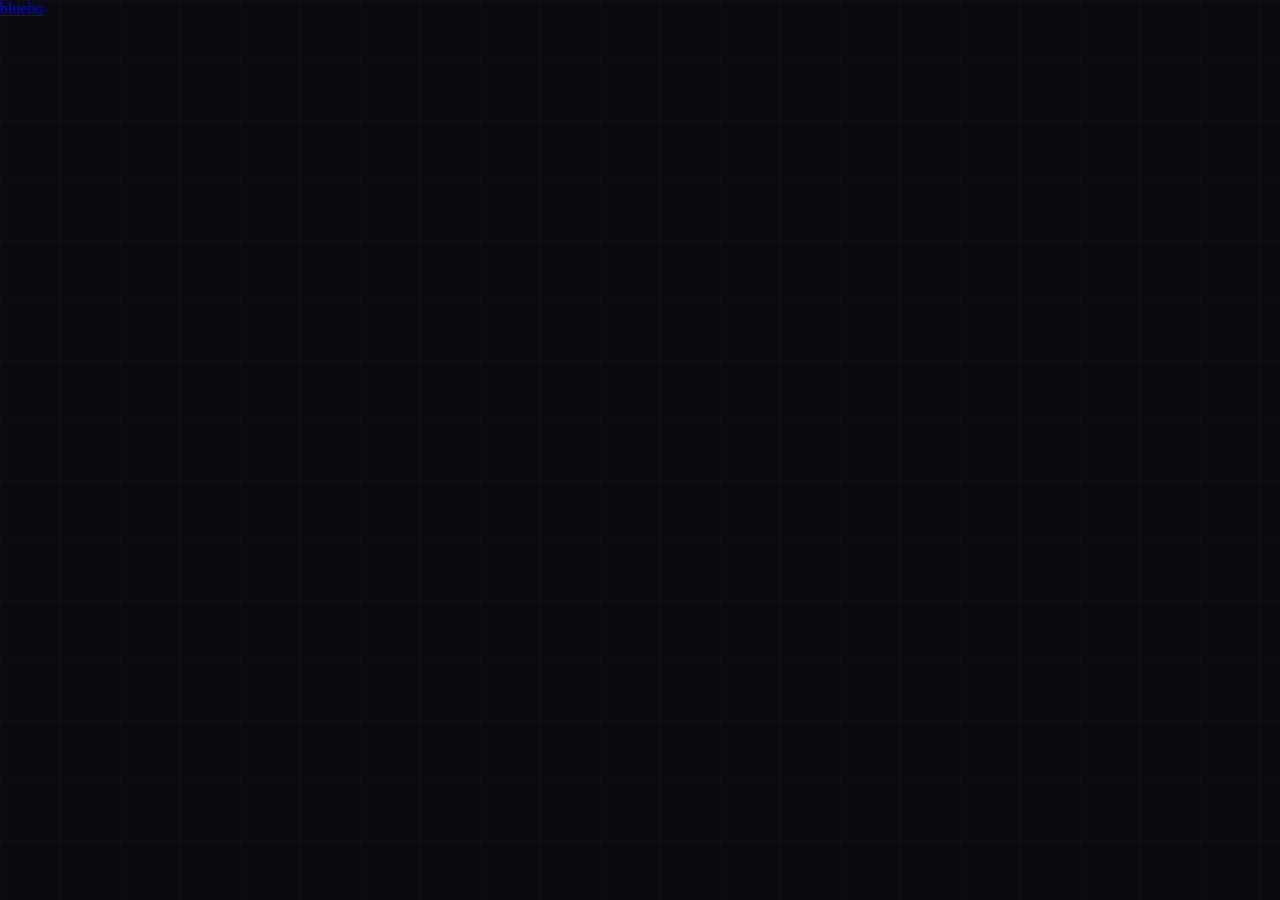
==== commit bf7e4ac0: "Update index.html" ====
--- a/index.html
+++ b/index.html
@@ -7,6 +7,8 @@
   <link rel="stylesheet" href="style.css">
 </head>
 <body>
-
+  <nav>
+    <a href="#">blue<span>bo</span></a>
+  </nav>
 </body>
 </html>
--- a/style.css
+++ b/style.css
@@ -1,757 +1,9 @@
-*, *::before, *::after { box-sizing: border-box; margin: 0; padding: 0; }
-
-:root {
-  --bg: #0a0a0f;
-  --bg2: #111118;
-  --bg3: #16161f;
-  --accent: #4f8fff;
-  --accent2: #7c5cfc;
-  --text: #e8e8f0;
-  --muted: #6b6b82;
-  --border: rgba(255,255,255,0.07);
-  --border2: rgba(79,143,255,0.25);
-  --glow: rgba(79,143,255,0.12);
+body {
+  background-color: #0a0a0f;
+  min-height: 100vh;
+  margin: 0;
+  background-image:
+    linear-gradient(rgba(79, 143, 255, 0.04) 1px, transparent 1px),
+    linear-gradient(90deg, rgba(79, 143, 255, 0.04) 1px, transparent 1px);
+  background-size: 60px 60px;
 }
-
-html { scroll-behavior: smooth; }
-
-body {
-  background: var(--bg);
-  color: var(--text);
-  font-family: 'Syne', sans-serif;
-  line-height: 1.6;
-  overflow-x: hidden;
-}
-
-body::before {
-  content: '';
-  position: fixed;
-  inset: 0;
-  background-image:
-    linear-gradient(rgba(79,143,255,0.03) 1px, transparent 1px),
-    linear-gradient(90deg, rgba(79,143,255,0.03) 1px, transparent 1px);
-  background-size: 60px 60px;
-  pointer-events: none;
-  z-index: 0;
-}
-
-/* NAV */
-nav {
-  position: fixed;
-  top: 0; left: 0; right: 0;
-  z-index: 100;
-  padding: 1.2rem 4rem;
-  display: flex;
-  align-items: center;
-  justify-content: space-between;
-  background: rgba(10,10,15,0.85);
-  backdrop-filter: blur(12px);
-  border-bottom: 1px solid var(--border);
-}
-
-.logo {
-  font-family: 'Space Mono', monospace;
-  font-size: 1.1rem;
-  font-weight: 700;
-  color: var(--accent);
-  letter-spacing: 0.05em;
-  text-decoration: none;
-}
-
-.logo span { color: var(--text); }
-
-nav ul {
-  list-style: none;
-  display: flex;
-  gap: 2.5rem;
-}
-
-nav ul a {
-  font-family: 'Space Mono', monospace;
-  font-size: 0.78rem;
-  color: var(--muted);
-  text-decoration: none;
-  letter-spacing: 0.1em;
-  text-transform: uppercase;
-  transition: color 0.2s;
-}
-
-nav ul a:hover { color: var(--text); }
-
-.nav-cta {
-  font-family: 'Space Mono', monospace;
-  font-size: 0.78rem;
-  color: var(--accent) !important;
-  border: 1px solid var(--border2);
-  padding: 0.5rem 1.2rem;
-  border-radius: 4px;
-  transition: background 0.2s, color 0.2s !important;
-}
-
-.nav-cta:hover {
-  background: var(--glow);
-  color: var(--accent) !important;
-}
-
-/* HERO */
-.hero {
-  position: relative;
-  min-height: 100vh;
-  display: flex;
-  align-items: center;
-  padding: 8rem 4rem 4rem;
-  z-index: 1;
-}
-
-.hero-inner { max-width: 600px; }
-
-.hero-tag {
-  font-family: 'Space Mono', monospace;
-  font-size: 0.72rem;
-  letter-spacing: 0.2em;
-  text-transform: uppercase;
-  color: var(--accent);
-  margin-bottom: 1.5rem;
-  display: flex;
-  align-items: center;
-  gap: 0.75rem;
-}
-
-.hero-tag::before {
-  content: '';
-  display: inline-block;
-  width: 32px;
-  height: 1px;
-  background: var(--accent);
-}
-
-h1 {
-  font-size: clamp(2.2rem, 5vw, 3.8rem);
-  font-weight: 800;
-  line-height: 1.2;
-  letter-spacing: -0.02em;
-  margin-bottom: 1.5rem;
-}
-
-h1 .dim { color: var(--muted); }
-h1 .blue { color: var(--accent); }
-
-.hero-desc {
-  font-size: 1rem;
-  color: var(--muted);
-  margin-bottom: 2.5rem;
-  line-height: 1.8;
-  font-weight: 400;
-}
-
-.hero-actions {
-  display: flex;
-  gap: 1rem;
-  flex-wrap: wrap;
-}
-
-/* BUTTONS */
-.btn-primary {
-  font-family: 'Space Mono', monospace;
-  font-size: 0.82rem;
-  letter-spacing: 0.08em;
-  background: var(--accent);
-  color: #fff;
-  border: none;
-  padding: 0.9rem 2rem;
-  border-radius: 4px;
-  cursor: pointer;
-  text-decoration: none;
-  transition: opacity 0.2s, transform 0.1s;
-  display: inline-block;
-  line-height: 1.4;
-}
-
-.btn-primary:hover { opacity: 0.85; }
-.btn-primary:active { transform: scale(0.98); }
-
-.btn-ghost {
-  font-family: 'Space Mono', monospace;
-  font-size: 0.82rem;
-  letter-spacing: 0.08em;
-  background: transparent;
-  color: var(--muted);
-  border: 1px solid var(--border);
-  padding: 0.9rem 2rem;
-  border-radius: 4px;
-  cursor: pointer;
-  text-decoration: none;
-  transition: border-color 0.2s, color 0.2s;
-  display: inline-block;
-  line-height: 1.4;
-}
-
-.btn-ghost:hover { border-color: rgba(255,255,255,0.2); color: var(--text); }
-
-/* HERO CODE */
-.hero-code {
-  position: absolute;
-  right: 4rem;
-  top: 50%;
-  transform: translateY(-50%);
-  width: 340px;
-  background: var(--bg3);
-  border: 1px solid var(--border);
-  border-radius: 8px;
-  overflow: hidden;
-  opacity: 0.75;
-}
-
-.code-bar {
-  background: var(--bg2);
-  padding: 0.6rem 1rem;
-  display: flex;
-  align-items: center;
-  gap: 0.5rem;
-  border-bottom: 1px solid var(--border);
-}
-
-.dot { width: 10px; height: 10px; border-radius: 50%; }
-.d-red { background: #ff5f56; }
-.d-yellow { background: #ffbd2e; }
-.d-green { background: #27c93f; }
-
-.code-filename {
-  font-family: 'Space Mono', monospace;
-  font-size: 0.7rem;
-  color: var(--muted);
-  margin-left: 0.5rem;
-}
-
-pre {
-  font-family: 'Space Mono', monospace;
-  font-size: 0.72rem;
-  line-height: 1.7;
-  padding: 1.2rem;
-  color: #a0a0c0;
-  white-space: pre;
-  overflow: hidden;
-}
-
-.kw { color: #7c5cfc; }
-.fn { color: #4f8fff; }
-.str { color: #5ccfb0; }
-.cm { color: #444460; }
-.num { color: #f0a060; }
-
-/* SECTIONS */
-section {
-  position: relative;
-  z-index: 1;
-  padding: 6rem 4rem;
-  max-width: 1100px;
-  margin: 0 auto;
-}
-
-.section-label {
-  font-family: 'Space Mono', monospace;
-  font-size: 0.7rem;
-  letter-spacing: 0.2em;
-  text-transform: uppercase;
-  color: var(--accent);
-  margin-bottom: 1rem;
-  display: flex;
-  align-items: center;
-  gap: 0.75rem;
-}
-
-.section-label::before {
-  content: '';
-  display: inline-block;
-  width: 24px;
-  height: 1px;
-  background: var(--accent);
-}
-
-h2 {
-  font-size: clamp(1.6rem, 3vw, 2.2rem);
-  font-weight: 800;
-  letter-spacing: -0.02em;
-  margin-bottom: 1rem;
-  line-height: 1.3;
-}
-
-/* .sub no longer has a max-width — it just flows naturally */
-.sub {
-  color: var(--muted);
-  font-size: 1rem;
-  line-height: 1.7;
-  margin-bottom: 3.5rem;
-  font-weight: 400;
-}
-
-/* SERVICES */
-.services-grid {
-  display: grid;
-  grid-template-columns: repeat(auto-fit, minmax(240px, 1fr));
-  gap: 1px;
-  background: var(--border);
-  border: 1px solid var(--border);
-  border-radius: 8px;
-  overflow: hidden;
-}
-
-.service-card {
-  background: var(--bg2);
-  padding: 2rem;
-  transition: background 0.2s;
-}
-
-.service-card:hover { background: var(--bg3); }
-
-.service-icon {
-  font-family: 'Space Mono', monospace;
-  font-size: 0.7rem;
-  color: var(--accent);
-  letter-spacing: 0.1em;
-  margin-bottom: 1rem;
-  opacity: 0.7;
-}
-
-.service-card h3 {
-  font-size: 1rem;
-  font-weight: 600;
-  margin-bottom: 0.6rem;
-  color: var(--text);
-  line-height: 1.4;
-}
-
-.service-card p {
-  font-size: 0.87rem;
-  color: var(--muted);
-  line-height: 1.7;
-  font-weight: 400;
-}
-
-/* PRICING */
-.pricing-grid {
-  display: grid;
-  grid-template-columns: repeat(auto-fit, minmax(260px, 1fr));
-  gap: 1.5rem;
-  margin-bottom: 3rem;
-}
-
-.price-card {
-  background: var(--bg2);
-  border: 1px solid var(--border);
-  border-radius: 8px;
-  padding: 2rem;
-  transition: border-color 0.2s;
-  position: relative;
-}
-
-.price-card:hover { border-color: rgba(79,143,255,0.3); }
-
-.price-card.featured {
-  border-color: rgba(79,143,255,0.4);
-  background: linear-gradient(135deg, #111118 0%, #0e0e1a 100%);
-}
-
-.feat-badge {
-  position: absolute;
-  top: -1px; right: 1.5rem;
-  font-family: 'Space Mono', monospace;
-  font-size: 0.65rem;
-  letter-spacing: 0.12em;
-  text-transform: uppercase;
-  background: var(--accent);
-  color: #fff;
-  padding: 0.3rem 0.8rem;
-  border-radius: 0 0 4px 4px;
-  line-height: 1.4;
-}
-
-.price-card h3 {
-  font-size: 0.85rem;
-  font-weight: 600;
-  letter-spacing: 0.08em;
-  text-transform: uppercase;
-  color: var(--muted);
-  margin-bottom: 0.8rem;
-  font-family: 'Space Mono', monospace;
-  line-height: 1.4;
-}
-
-.price-amount {
-  font-size: 2.4rem;
-  font-weight: 800;
-  color: var(--text);
-  letter-spacing: -0.03em;
-  margin-bottom: 0.3rem;
-  line-height: 1.2;
-}
-
-.price-amount span {
-  font-size: 1rem;
-  color: var(--muted);
-  font-weight: 400;
-}
-
-.price-note {
-  font-size: 0.8rem;
-  color: var(--muted);
-  margin-bottom: 1.5rem;
-  font-family: 'Space Mono', monospace;
-  line-height: 1.5;
-}
-
-.price-divider {
-  height: 1px;
-  background: var(--border);
-  margin: 1.2rem 0;
-}
-
-.price-features {
-  list-style: none;
-  display: flex;
-  flex-direction: column;
-  gap: 0.6rem;
-}
-
-.price-features li {
-  font-size: 0.87rem;
-  color: var(--muted);
-  padding-left: 1.2rem;
-  position: relative;
-  font-weight: 400;
-  line-height: 1.6;
-}
-
-.price-features li::before {
-  content: '›';
-  position: absolute;
-  left: 0;
-  color: var(--accent);
-}
-
-.quote-banner {
-  background: var(--bg3);
-  border: 1px solid var(--border2);
-  border-radius: 8px;
-  padding: 2rem 2.5rem;
-  display: flex;
-  align-items: center;
-  justify-content: space-between;
-  gap: 2rem;
-  flex-wrap: wrap;
-}
-
-.quote-banner p {
-  font-size: 0.95rem;
-  color: var(--muted);
-  font-weight: 400;
-  line-height: 1.7;
-  flex: 1;
-  min-width: 180px;
-}
-
-.quote-banner strong { color: var(--text); }
-
-/* PORTFOLIO */
-.portfolio-grid {
-  display: grid;
-  grid-template-columns: repeat(auto-fill, minmax(300px, 1fr));
-  gap: 1.5rem;
-}
-
-.portfolio-card {
-  background: var(--bg2);
-  border: 1px solid var(--border);
-  border-radius: 8px;
-  overflow: hidden;
-  transition: border-color 0.2s, transform 0.2s;
-}
-
-.portfolio-card:hover {
-  border-color: rgba(79,143,255,0.3);
-  transform: translateY(-2px);
-}
-
-.yt-wrap {
-  position: relative;
-  width: 100%;
-  padding-top: 56.25%;
-  background: #000;
-}
-
-.yt-wrap iframe {
-  position: absolute;
-  inset: 0;
-  width: 100%;
-  height: 100%;
-  border: none;
-}
-
-.port-body { padding: 1.3rem; }
-
-.port-body h3 {
-  font-size: 0.95rem;
-  font-weight: 600;
-  margin-bottom: 0.4rem;
-  line-height: 1.4;
-}
-
-.port-body p {
-  font-size: 0.83rem;
-  color: var(--muted);
-  font-weight: 400;
-  line-height: 1.7;
-}
-
-.port-tags {
-  display: flex;
-  flex-wrap: wrap;
-  gap: 0.4rem;
-  margin-top: 0.8rem;
-}
-
-.port-tag {
-  font-family: 'Space Mono', monospace;
-  font-size: 0.65rem;
-  padding: 0.2rem 0.6rem;
-  background: rgba(79,143,255,0.08);
-  border: 1px solid rgba(79,143,255,0.15);
-  border-radius: 3px;
-  color: var(--accent);
-  line-height: 1.5;
-}
-
-/* ABOUT */
-.about-layout {
-  display: grid;
-  grid-template-columns: 1fr 1.5fr;
-  gap: 4rem;
-  align-items: start;
-}
-
-.about-card {
-  background: var(--bg2);
-  border: 1px solid var(--border);
-  border-radius: 8px;
-  padding: 2rem;
-  position: sticky;
-  top: 6rem;
-}
-
-.avatar {
-  width: 72px;
-  height: 72px;
-  border-radius: 8px;
-  background: linear-gradient(135deg, #4f8fff22, #7c5cfc22);
-  border: 1px solid var(--border2);
-  display: flex;
-  align-items: center;
-  justify-content: center;
-  font-size: 1.8rem;
-  margin-bottom: 1.2rem;
-  font-family: 'Space Mono', monospace;
-  color: var(--accent);
-  font-weight: 700;
-}
-
-.about-card h3 {
-  font-size: 1.1rem;
-  font-weight: 700;
-  margin-bottom: 0.3rem;
-  line-height: 1.4;
-}
-
-.about-card .handle {
-  font-family: 'Space Mono', monospace;
-  font-size: 0.78rem;
-  color: var(--accent);
-  margin-bottom: 1.2rem;
-  line-height: 1.5;
-}
-
-.about-card .bio {
-  font-size: 0.87rem;
-  color: var(--muted);
-  line-height: 1.7;
-  font-weight: 400;
-}
-
-.about-text p {
-  font-size: 0.95rem;
-  color: var(--muted);
-  line-height: 1.8;
-  margin-bottom: 1.5rem;
-  font-weight: 400;
-}
-
-.tag-list {
-  display: flex;
-  flex-wrap: wrap;
-  gap: 0.5rem;
-  margin-top: 0.5rem;
-}
-
-.tag {
-  font-family: 'Space Mono', monospace;
-  font-size: 0.7rem;
-  padding: 0.3rem 0.8rem;
-  background: var(--bg3);
-  border: 1px solid var(--border);
-  border-radius: 4px;
-  color: var(--muted);
-  letter-spacing: 0.05em;
-  line-height: 1.5;
-}
-
-/* CONTACT */
-.contact-wrap {
-  display: grid;
-  grid-template-columns: 1.2fr 1fr;
-  gap: 4rem;
-  align-items: center;
-}
-
-.contact-text h2 { margin-bottom: 1rem; }
-
-.contact-text p {
-  color: var(--muted);
-  font-size: 0.95rem;
-  line-height: 1.8;
-  margin-bottom: 2rem;
-  font-weight: 400;
-}
-
-.discord-card {
-  background: var(--bg2);
-  border: 1px solid var(--border);
-  border-radius: 8px;
-  padding: 2rem;
-  text-align: center;
-}
-
-.discord-icon {
-  width: 56px;
-  height: 56px;
-  margin: 0 auto 1rem;
-  background: #5865f2;
-  border-radius: 12px;
-  display: flex;
-  align-items: center;
-  justify-content: center;
-}
-
-.discord-icon svg { width: 30px; height: 30px; fill: white; }
-
-.discord-card h3 {
-  font-size: 0.9rem;
-  color: var(--muted);
-  font-weight: 400;
-  margin-bottom: 0.5rem;
-  line-height: 1.5;
-}
-
-.discord-handle {
-  font-family: 'Space Mono', monospace;
-  font-size: 1.2rem;
-  font-weight: 700;
-  color: var(--text);
-  margin-bottom: 1.5rem;
-  letter-spacing: 0.02em;
-  line-height: 1.4;
-}
-
-.discord-copy {
-  font-family: 'Space Mono', monospace;
-  font-size: 0.75rem;
-  letter-spacing: 0.1em;
-  background: transparent;
-  color: var(--muted);
-  border: 1px solid var(--border);
-  padding: 0.6rem 1.2rem;
-  border-radius: 4px;
-  cursor: pointer;
-  transition: border-color 0.2s, color 0.2s;
-  text-transform: uppercase;
-  line-height: 1.4;
-}
-
-.discord-copy:hover { border-color: rgba(255,255,255,0.2); color: var(--text); }
-
-.response-time {
-  margin-top: 1.2rem;
-  font-family: 'Space Mono', monospace;
-  font-size: 0.7rem;
-  color: var(--muted);
-  display: flex;
-  align-items: center;
-  justify-content: center;
-  gap: 0.5rem;
-  line-height: 1.5;
-}
-
-.status-dot {
-  width: 6px;
-  height: 6px;
-  border-radius: 50%;
-  background: #27c93f;
-  animation: pulse 2s infinite;
-  flex-shrink: 0;
-}
-
-@keyframes pulse {
-  0%, 100% { opacity: 1; }
-  50% { opacity: 0.4; }
-}
-
-/* FOOTER */
-footer {
-  position: relative;
-  z-index: 1;
-  border-top: 1px solid var(--border);
-  padding: 2rem 4rem;
-  display: flex;
-  align-items: center;
-  justify-content: space-between;
-  flex-wrap: wrap;
-  gap: 1rem;
-}
-
-footer .logo { font-size: 0.9rem; }
-
-footer p {
-  font-family: 'Space Mono', monospace;
-  font-size: 0.7rem;
-  color: var(--muted);
-  line-height: 1.5;
-}
-
-.full-divider {
-  border: none;
-  border-top: 1px solid var(--border);
-  margin: 0;
-}
-
-/* ANIMATIONS */
-@keyframes fadeUp {
-  from { opacity: 0; transform: translateY(20px); }
-  to { opacity: 1; transform: translateY(0); }
-}
-
-.hero-inner > * { animation: fadeUp 0.7s ease both; }
-.hero-inner > *:nth-child(1) { animation-delay: 0.1s; }
-.hero-inner > *:nth-child(2) { animation-delay: 0.2s; }
-.hero-inner > *:nth-child(3) { animation-delay: 0.3s; }
-.hero-inner > *:nth-child(4) { animation-delay: 0.4s; }
-
-/* RESPONSIVE */
-@media (max-width: 900px) {
-  nav { padding: 1rem 1.5rem; }
-  nav ul { display: none; }
-  .hero { padding: 7rem 1.5rem 4rem; }
-  .hero-code { display: none; }
-  section { padding: 4rem 1.5rem; }
-  .about-layout { grid-template-columns: 1fr; }
-  .about-card { position: static; }
-  .contact-wrap { grid-template-columns: 1fr; }
-  footer { padding: 1.5rem; flex-direction: column; align-items: flex-start; }
-}
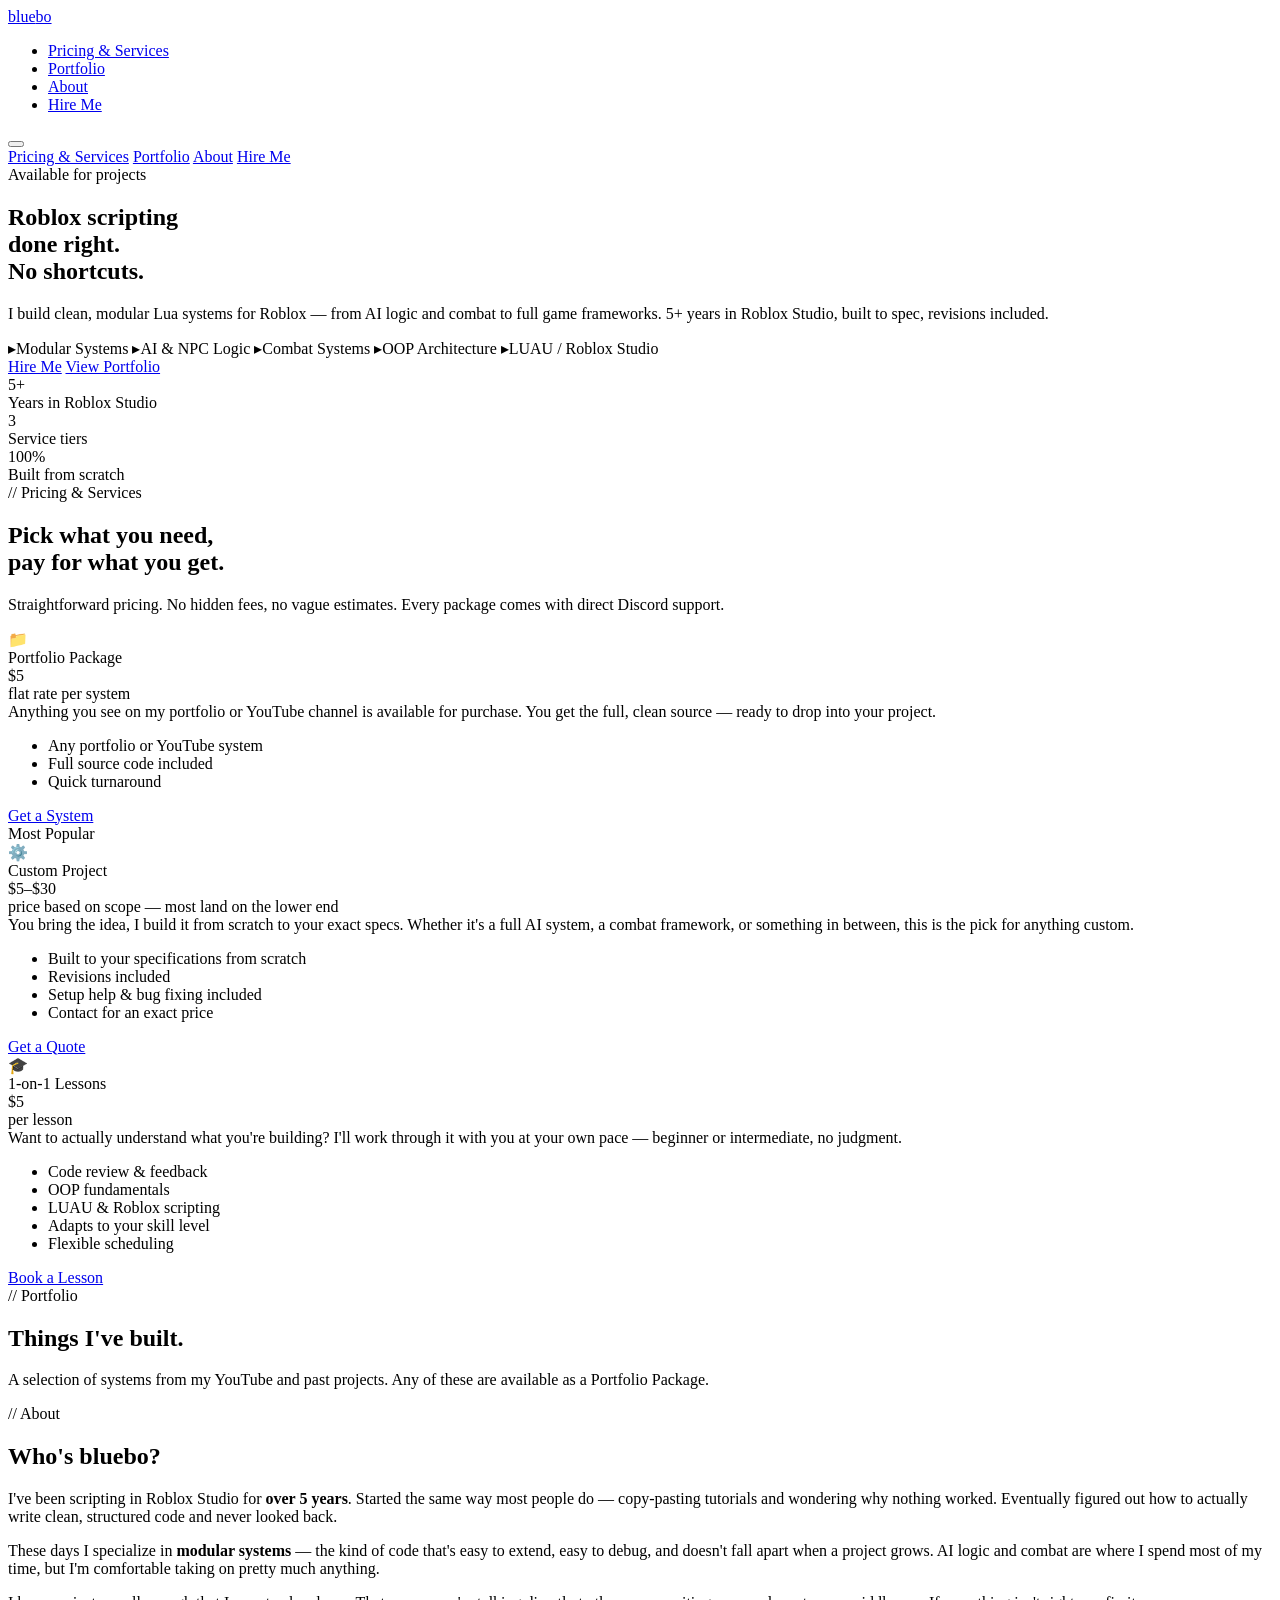
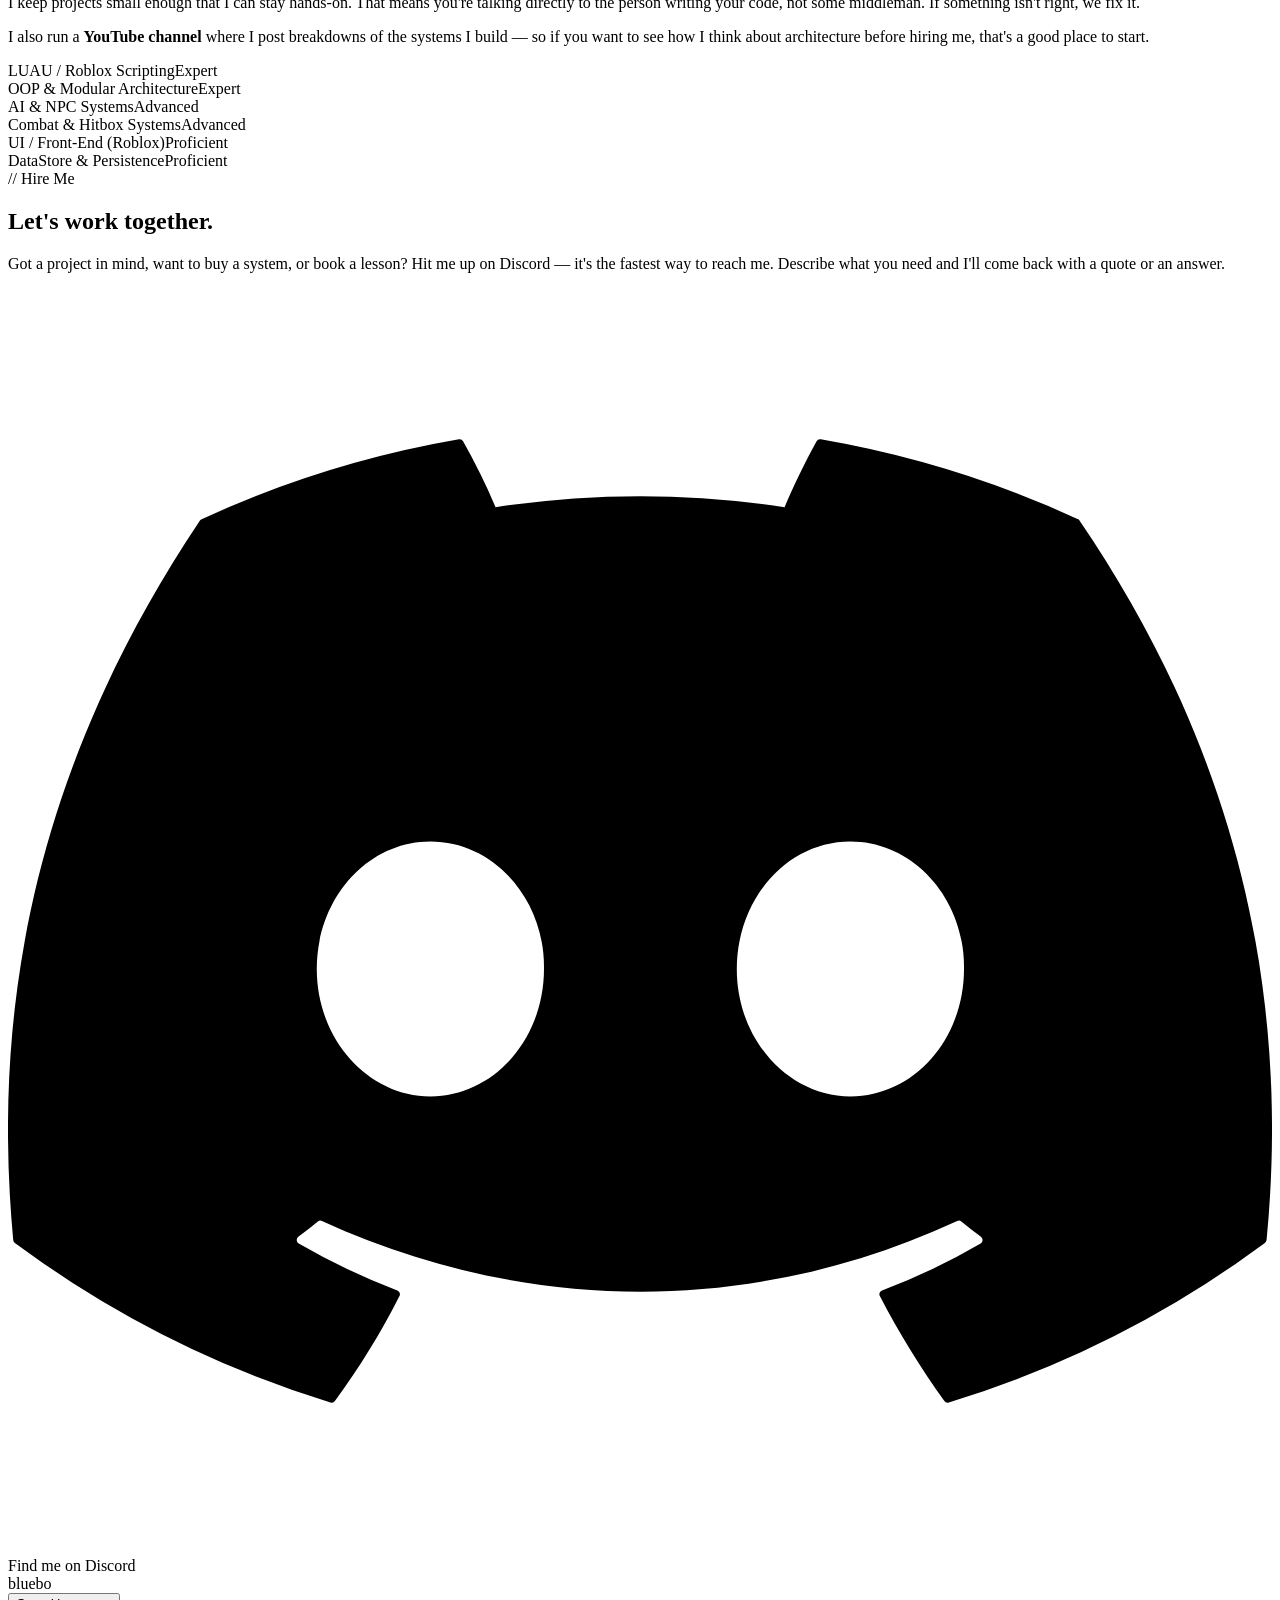
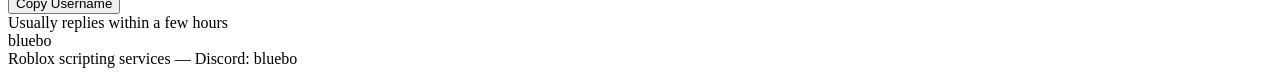
==== commit d704127c: "Update index.html" ====
--- a/index.html
+++ b/index.html
@@ -1,14 +1,317 @@
 <!DOCTYPE html>
 <html lang="en">
 <head>
-  <meta charset="UTF-8">
-  <meta name="viewport" content="width=device-width, initial-scale=1.0">
-  <title>Bluebo</title>
-  <link rel="stylesheet" href="style.css">
+  <meta charset="UTF-8" />
+  <meta name="viewport" content="width=device-width, initial-scale=1.0" />
+  <title>bluebo — Roblox Scripting Services</title>
+  <meta name="description" content="Professional Roblox scripting services. Modular systems, AI logic, combat systems and more. 5+ years of experience." />
+  <link rel="stylesheet" href="styles.css" />
 </head>
 <body>
-  <nav>
-    <a href="#">blue<span>bo</span></a>
+
+  <!-- ═══════════════════════════════════════
+       NAV
+  ══════════════════════════════════════════ -->
+  <nav class="nav">
+    <div class="container">
+      <div class="nav__inner">
+        <a href="#hero" class="nav__logo">
+          <span class="blue">blue</span><span class="white">bo</span>
+        </a>
+
+        <!-- Desktop links -->
+        <ul class="nav__links">
+          <li><a href="#services">Pricing &amp; Services</a></li>
+          <li><a href="#portfolio">Portfolio</a></li>
+          <li><a href="#about">About</a></li>
+          <li><a href="#hire" class="nav__cta">Hire Me</a></li>
+        </ul>
+
+        <!-- Mobile hamburger -->
+        <button class="nav__hamburger" aria-label="Toggle menu">
+          <span></span><span></span><span></span>
+        </button>
+      </div>
+
+      <!-- Mobile menu -->
+      <div class="nav__mobile">
+        <a href="#services">Pricing &amp; Services</a>
+        <a href="#portfolio">Portfolio</a>
+        <a href="#about">About</a>
+        <a href="#hire" class="nav__cta">Hire Me</a>
+      </div>
+    </div>
   </nav>
+
+
+  <!-- ═══════════════════════════════════════
+       HERO
+  ══════════════════════════════════════════ -->
+  <section id="hero" class="hero">
+    <div class="hero__glow"></div>
+    <div class="container">
+
+      <div class="hero__tag">Available for projects</div>
+
+      <h1 class="hero__title fade-up">
+        Roblox scripting<br />
+        done <span class="blue">right.</span><br />
+        <span class="dim">No shortcuts.</span>
+      </h1>
+
+      <p class="hero__sub fade-up" data-delay="100">
+        I build clean, modular Lua systems for Roblox — from AI logic and combat to full game frameworks.
+        5+ years in Roblox Studio, built to spec, revisions included.
+      </p>
+
+      <div class="hero__badges fade-up" data-delay="160">
+        <span class="hero__badge"><span class="dot">▸</span>Modular Systems</span>
+        <span class="hero__badge"><span class="dot">▸</span>AI &amp; NPC Logic</span>
+        <span class="hero__badge"><span class="dot">▸</span>Combat Systems</span>
+        <span class="hero__badge"><span class="dot">▸</span>OOP Architecture</span>
+        <span class="hero__badge"><span class="dot">▸</span>LUAU / Roblox Studio</span>
+      </div>
+
+      <div class="hero__btns fade-up" data-delay="220">
+        <a href="#hire" class="btn btn--primary">Hire Me</a>
+        <a href="#portfolio" class="btn btn--outline">View Portfolio</a>
+      </div>
+
+      <div class="hero__stats fade-up" data-delay="300">
+        <div>
+          <div class="hero__stat-num">5+</div>
+          <div class="hero__stat-label">Years in Roblox Studio</div>
+        </div>
+        <div>
+          <div class="hero__stat-num">3</div>
+          <div class="hero__stat-label">Service tiers</div>
+        </div>
+        <div>
+          <div class="hero__stat-num">100%</div>
+          <div class="hero__stat-label">Built from scratch</div>
+        </div>
+      </div>
+
+    </div>
+  </section>
+
+
+  <!-- ═══════════════════════════════════════
+       SERVICES / PRICING
+  ══════════════════════════════════════════ -->
+  <section id="services" class="services">
+    <div class="container">
+
+      <div class="section-header fade-up">
+        <div class="section-tag">// Pricing &amp; Services</div>
+        <h2 class="section-title">Pick what you need,<br /><span class="blue">pay for what you get.</span></h2>
+        <p class="section-desc">Straightforward pricing. No hidden fees, no vague estimates. Every package comes with direct Discord support.</p>
+      </div>
+
+      <div class="services__grid">
+
+        <!-- Portfolio Package -->
+        <div class="service-card fade-up" data-delay="0">
+          <div class="service-card__icon">📁</div>
+          <div class="service-card__title">Portfolio Package</div>
+          <div class="service-card__price">$5</div>
+          <div class="service-card__price-note">flat rate per system</div>
+          <div class="service-card__desc">
+            Anything you see on my portfolio or YouTube channel is available for purchase. You get the full, clean source — ready to drop into your project.
+          </div>
+          <ul class="service-card__features">
+            <li class="service-card__feature">Any portfolio or YouTube system</li>
+            <li class="service-card__feature">Full source code included</li>
+            <li class="service-card__feature">Quick turnaround</li>
+          </ul>
+          <a href="#hire" class="btn btn--outline">Get a System</a>
+        </div>
+
+        <!-- Custom Project — Most Popular -->
+        <div class="service-card service-card--popular fade-up" data-delay="80">
+          <div class="service-card__badge">Most Popular</div>
+          <div class="service-card__icon">⚙️</div>
+          <div class="service-card__title">Custom Project</div>
+          <div class="service-card__price">$5–$30</div>
+          <div class="service-card__price-note">price based on scope — most land on the lower end</div>
+          <div class="service-card__desc">
+            You bring the idea, I build it from scratch to your exact specs. Whether it's a full AI system, a combat framework, or something in between, this is the pick for anything custom.
+          </div>
+          <ul class="service-card__features">
+            <li class="service-card__feature">Built to your specifications from scratch</li>
+            <li class="service-card__feature">Revisions included</li>
+            <li class="service-card__feature">Setup help &amp; bug fixing included</li>
+            <li class="service-card__feature">Contact for an exact price</li>
+          </ul>
+          <a href="#hire" class="btn btn--primary">Get a Quote</a>
+        </div>
+
+        <!-- 1-on-1 Lessons -->
+        <div class="service-card fade-up" data-delay="160">
+          <div class="service-card__icon">🎓</div>
+          <div class="service-card__title">1-on-1 Lessons</div>
+          <div class="service-card__price">$5</div>
+          <div class="service-card__price-note">per lesson</div>
+          <div class="service-card__desc">
+            Want to actually understand what you're building? I'll work through it with you at your own pace — beginner or intermediate, no judgment.
+          </div>
+          <ul class="service-card__features">
+            <li class="service-card__feature">Code review &amp; feedback</li>
+            <li class="service-card__feature">OOP fundamentals</li>
+            <li class="service-card__feature">LUAU &amp; Roblox scripting</li>
+            <li class="service-card__feature">Adapts to your skill level</li>
+            <li class="service-card__feature">Flexible scheduling</li>
+          </ul>
+          <a href="#hire" class="btn btn--outline">Book a Lesson</a>
+        </div>
+
+      </div>
+    </div>
+  </section>
+
+
+  <!-- ═══════════════════════════════════════
+       PORTFOLIO
+  ══════════════════════════════════════════ -->
+  <section id="portfolio" class="portfolio">
+    <div class="container">
+
+      <div class="section-header fade-up">
+        <div class="section-tag">// Portfolio</div>
+        <h2 class="section-title">Things I've <span class="blue">built.</span></h2>
+        <p class="section-desc">A selection of systems from my YouTube and past projects. Any of these are available as a Portfolio Package.</p>
+      </div>
+
+      <!-- Cards are injected here by main.js using portfolio-data.js -->
+      <div class="portfolio__grid" id="portfolio-grid"></div>
+
+    </div>
+  </section>
+
+
+  <!-- ═══════════════════════════════════════
+       ABOUT
+  ══════════════════════════════════════════ -->
+  <section id="about" class="about">
+    <div class="container">
+
+      <div class="section-header fade-up">
+        <div class="section-tag">// About</div>
+        <h2 class="section-title">Who's <span class="blue">bluebo?</span></h2>
+      </div>
+
+      <div class="about__grid">
+
+        <div class="about__bio fade-up">
+          <p>
+            I've been scripting in Roblox Studio for <strong>over 5 years</strong>. Started the same way most people do — copy-pasting tutorials and wondering why nothing worked. Eventually figured out how to actually write clean, structured code and never looked back.
+          </p>
+          <p>
+            These days I specialize in <strong>modular systems</strong> — the kind of code that's easy to extend, easy to debug, and doesn't fall apart when a project grows. AI logic and combat are where I spend most of my time, but I'm comfortable taking on pretty much anything.
+          </p>
+          <p>
+            I keep projects small enough that I can stay hands-on. That means you're talking directly to the person writing your code, not some middleman. If something isn't right, we fix it.
+          </p>
+          <p>
+            I also run a <strong>YouTube channel</strong> where I post breakdowns of the systems I build — so if you want to see how I think about architecture before hiring me, that's a good place to start.
+          </p>
+        </div>
+
+        <div class="about__skills fade-up" data-delay="100">
+
+          <div class="skill-row">
+            <div class="skill-row__header"><span>LUAU / Roblox Scripting</span><span>Expert</span></div>
+            <div class="skill-bar"><div class="skill-bar__fill" data-width="95%"></div></div>
+          </div>
+          <div class="skill-row">
+            <div class="skill-row__header"><span>OOP &amp; Modular Architecture</span><span>Expert</span></div>
+            <div class="skill-bar"><div class="skill-bar__fill" data-width="92%"></div></div>
+          </div>
+          <div class="skill-row">
+            <div class="skill-row__header"><span>AI &amp; NPC Systems</span><span>Advanced</span></div>
+            <div class="skill-bar"><div class="skill-bar__fill" data-width="88%"></div></div>
+          </div>
+          <div class="skill-row">
+            <div class="skill-row__header"><span>Combat &amp; Hitbox Systems</span><span>Advanced</span></div>
+            <div class="skill-bar"><div class="skill-bar__fill" data-width="90%"></div></div>
+          </div>
+          <div class="skill-row">
+            <div class="skill-row__header"><span>UI / Front-End (Roblox)</span><span>Proficient</span></div>
+            <div class="skill-bar"><div class="skill-bar__fill" data-width="75%"></div></div>
+          </div>
+          <div class="skill-row">
+            <div class="skill-row__header"><span>DataStore &amp; Persistence</span><span>Proficient</span></div>
+            <div class="skill-bar"><div class="skill-bar__fill" data-width="78%"></div></div>
+          </div>
+
+        </div>
+
+      </div>
+
+    </div>
+  </section>
+
+
+  <!-- ═══════════════════════════════════════
+       HIRE ME / CONTACT
+  ══════════════════════════════════════════ -->
+  <section id="hire" class="hire">
+    <div class="container">
+      <div class="hire__inner">
+
+        <div class="section-tag fade-up">// Hire Me</div>
+        <h2 class="section-title fade-up" data-delay="60">
+          Let's work <span class="blue">together.</span>
+        </h2>
+
+        <p class="section-desc fade-up" data-delay="120">
+          Got a project in mind, want to buy a system, or book a lesson? Hit me up on Discord — it's the fastest way to reach me. Describe what you need and I'll come back with a quote or an answer.
+        </p>
+
+        <div class="discord-card fade-up" data-delay="200">
+          <div class="discord-card__icon">
+            <!-- Discord logo SVG -->
+            <svg viewBox="0 0 24 24" xmlns="http://www.w3.org/2000/svg">
+              <path d="M20.317 4.37a19.791 19.791 0 0 0-4.885-1.515.074.074 0 0 0-.079.037c-.21.375-.444.864-.608 1.25a18.27 18.27 0 0 0-5.487 0 12.64 12.64 0 0 0-.617-1.25.077.077 0 0 0-.079-.037A19.736 19.736 0 0 0 3.677 4.37a.07.07 0 0 0-.032.027C.533 9.046-.32 13.58.099 18.057a.082.082 0 0 0 .031.057 19.9 19.9 0 0 0 5.993 3.03.078.078 0 0 0 .084-.028c.462-.63.874-1.295 1.226-1.994a.076.076 0 0 0-.041-.106 13.107 13.107 0 0 1-1.872-.892.077.077 0 0 1-.008-.128 10.2 10.2 0 0 0 .372-.292.074.074 0 0 1 .077-.01c3.928 1.793 8.18 1.793 12.062 0a.074.074 0 0 1 .078.01c.12.098.246.198.373.292a.077.077 0 0 1-.006.127 12.299 12.299 0 0 1-1.873.892.077.077 0 0 0-.041.107c.36.698.772 1.362 1.225 1.993a.076.076 0 0 0 .084.028 19.839 19.839 0 0 0 6.002-3.03.077.077 0 0 0 .032-.054c.5-5.177-.838-9.674-3.549-13.66a.061.061 0 0 0-.031-.03zM8.02 15.33c-1.183 0-2.157-1.085-2.157-2.419 0-1.333.956-2.419 2.157-2.419 1.21 0 2.176 1.096 2.157 2.42 0 1.333-.956 2.418-2.157 2.418zm7.975 0c-1.183 0-2.157-1.085-2.157-2.419 0-1.333.955-2.419 2.157-2.419 1.21 0 2.176 1.096 2.157 2.42 0 1.333-.946 2.418-2.157 2.418z"/>
+            </svg>
+          </div>
+
+          <div class="discord-card__label">Find me on Discord</div>
+
+          <div class="discord-card__username">
+            <span class="blue">blue</span><span class="white">bo</span>
+          </div>
+
+          <button class="discord-card__copy">Copy Username</button>
+
+          <div class="discord-card__status">
+            <span class="status-dot"></span>
+            Usually replies within a few hours
+          </div>
+        </div>
+
+      </div>
+    </div>
+  </section>
+
+
+  <!-- ═══════════════════════════════════════
+       FOOTER
+  ══════════════════════════════════════════ -->
+  <footer class="footer">
+    <div class="container">
+      <div class="footer__inner">
+        <div class="footer__logo">
+          <span class="blue">blue</span><span>bo</span>
+        </div>
+        <div class="footer__copy">Roblox scripting services &mdash; Discord: bluebo</div>
+      </div>
+    </div>
+  </footer>
+
+
+  <!-- Scripts: data first, then main logic -->
+  <script src="portfolio-data.js"></script>
+  <script src="main.js"></script>
 </body>
 </html>
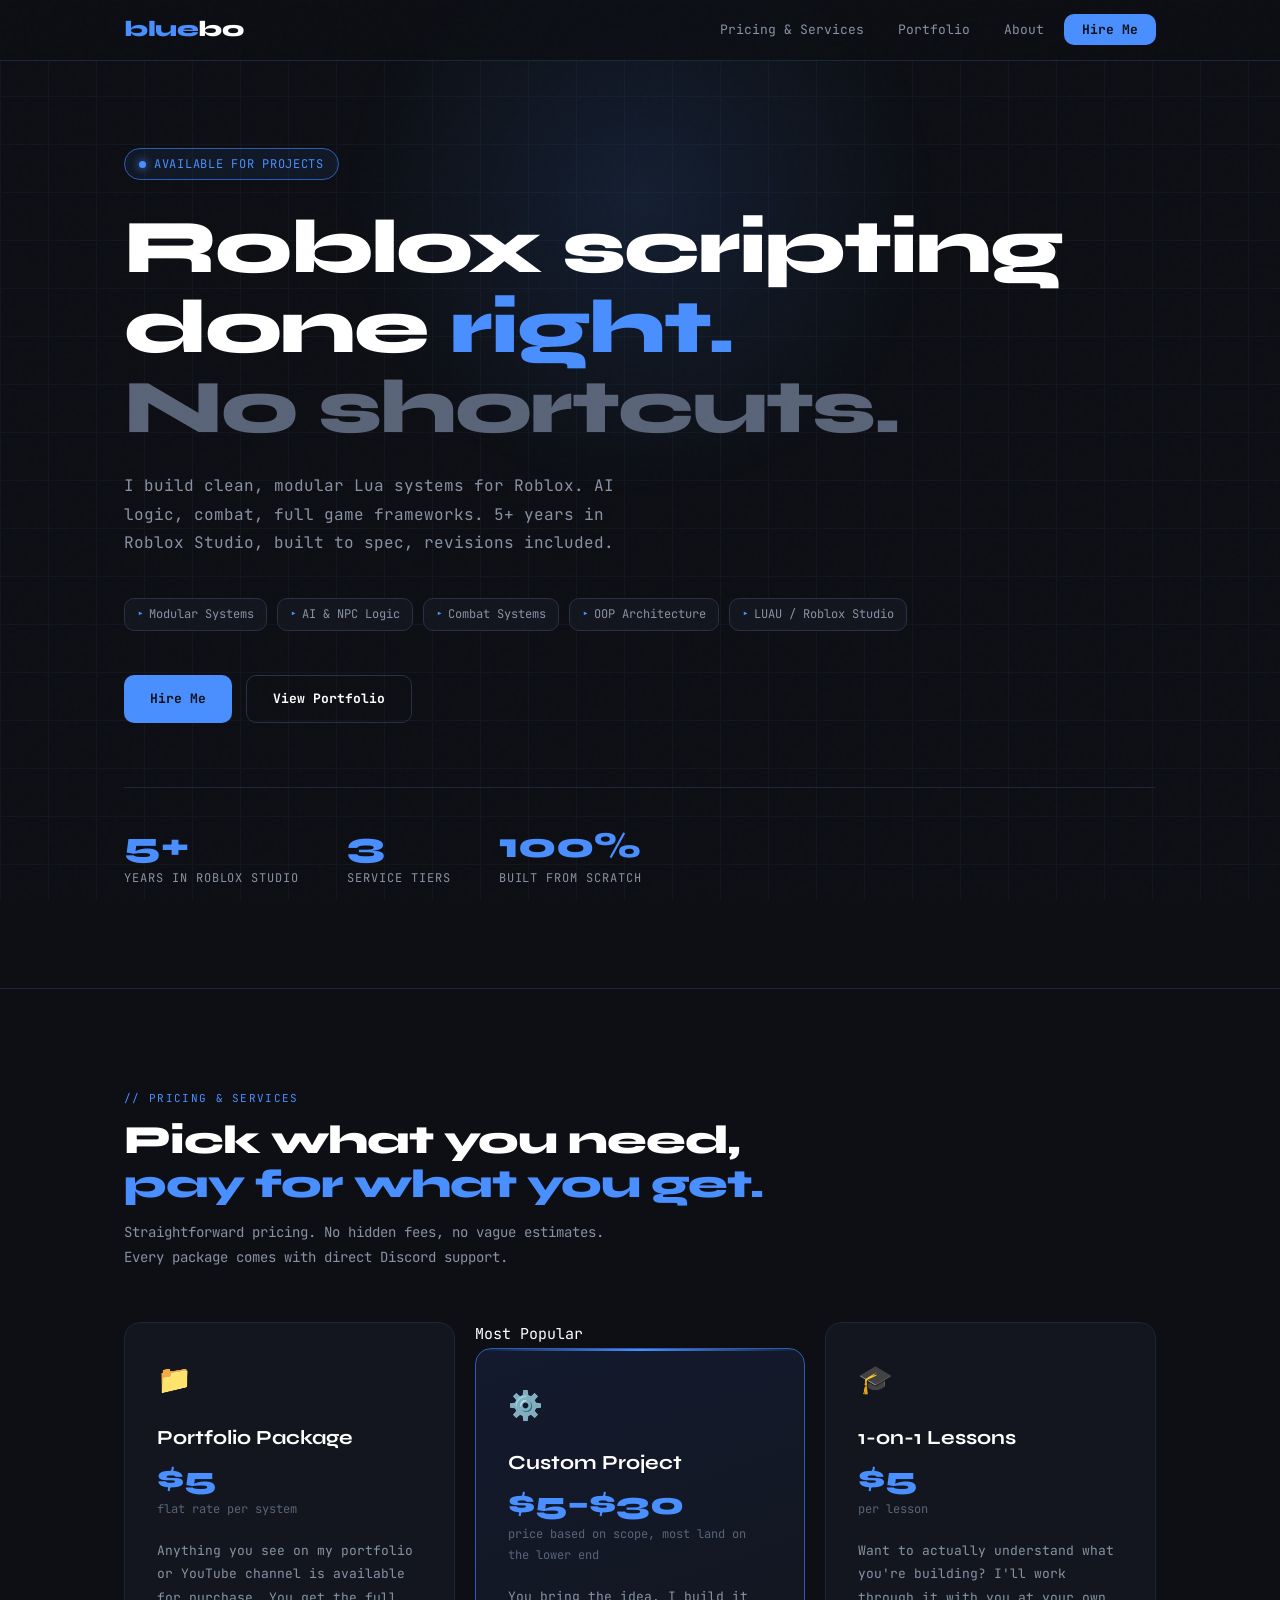
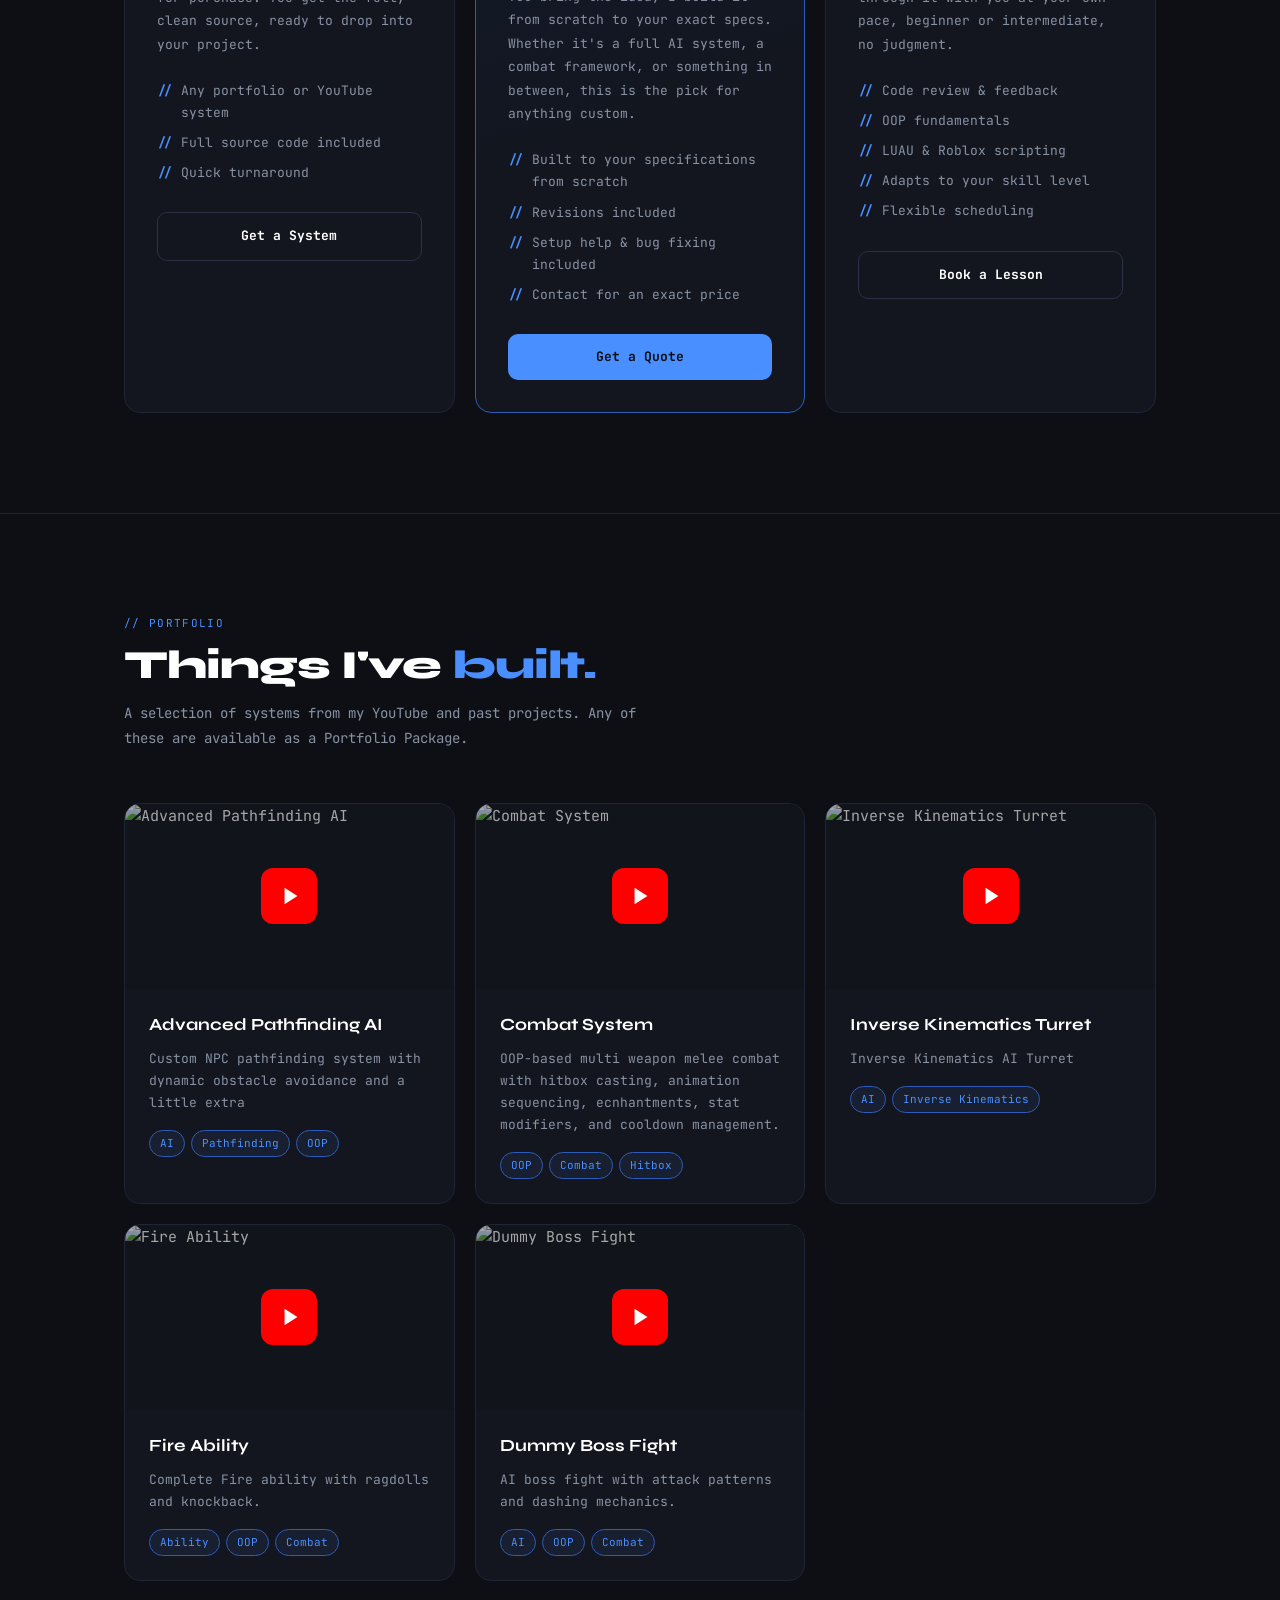
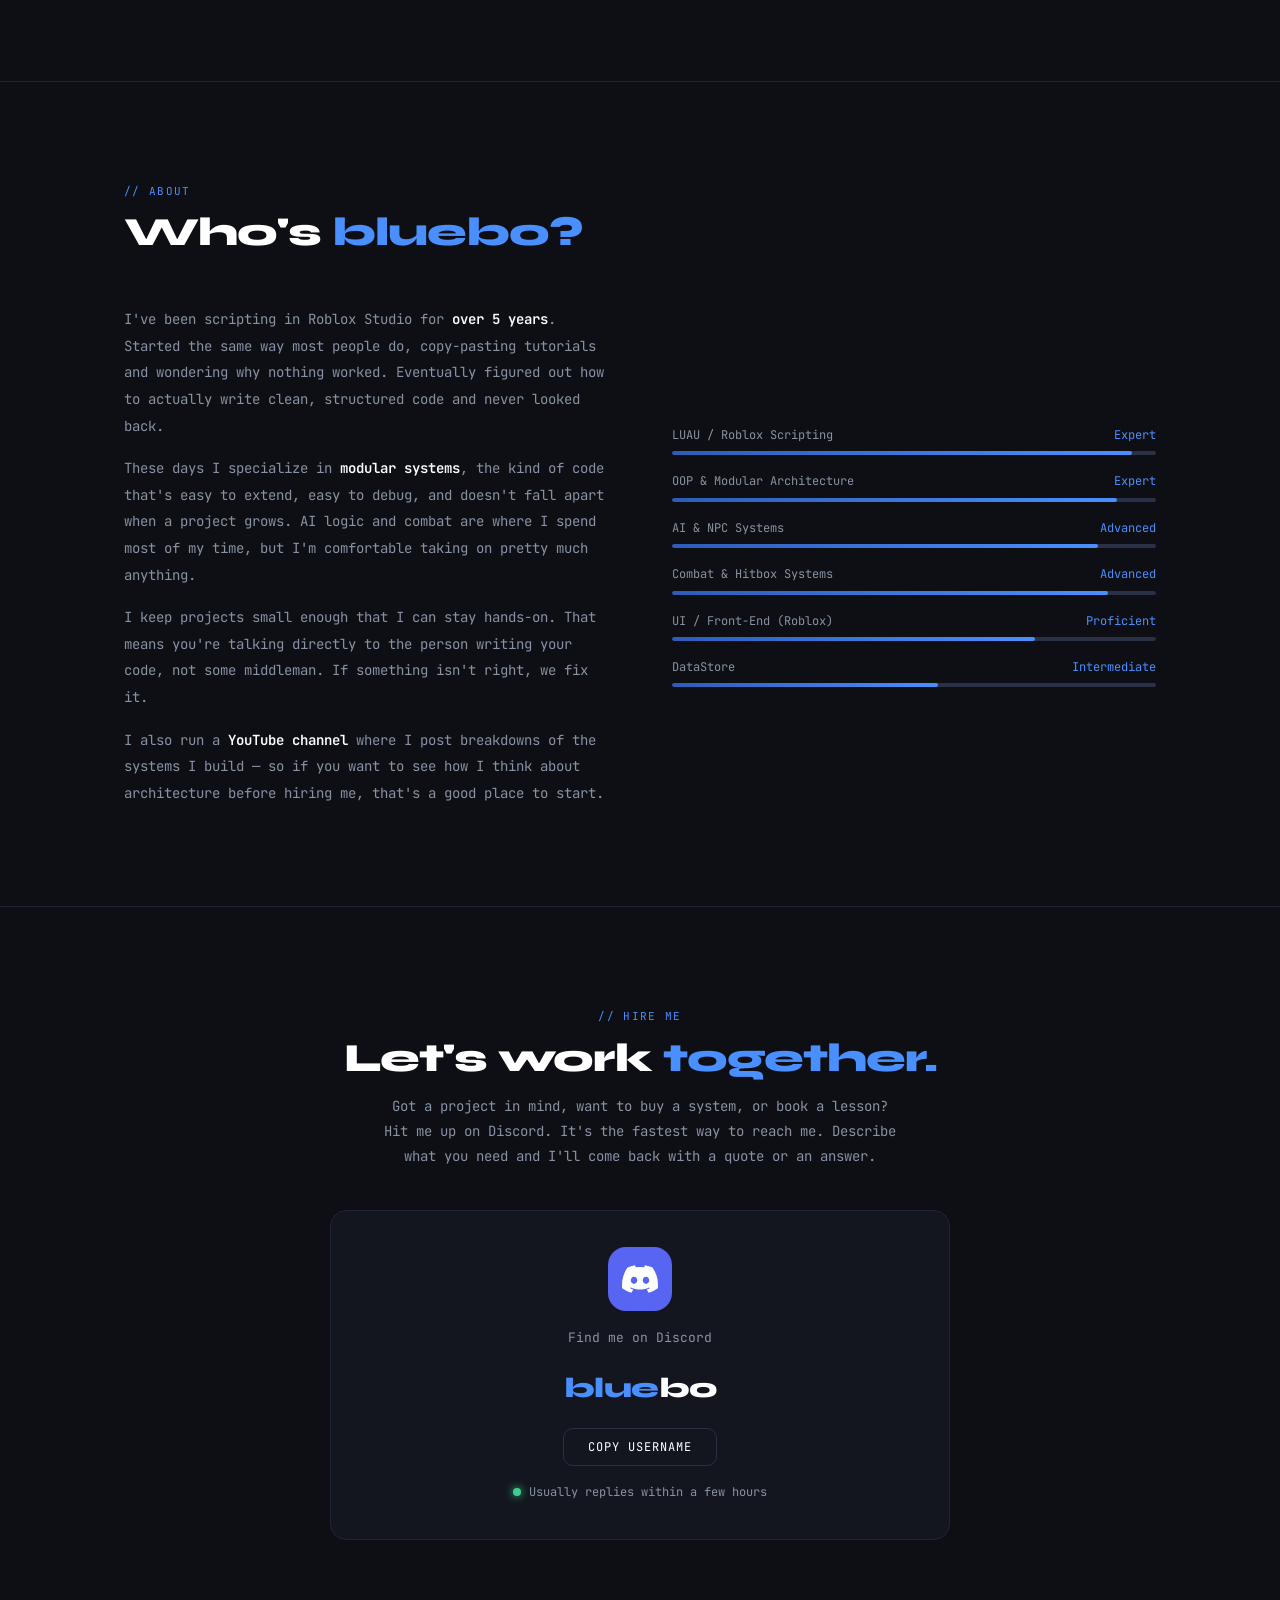
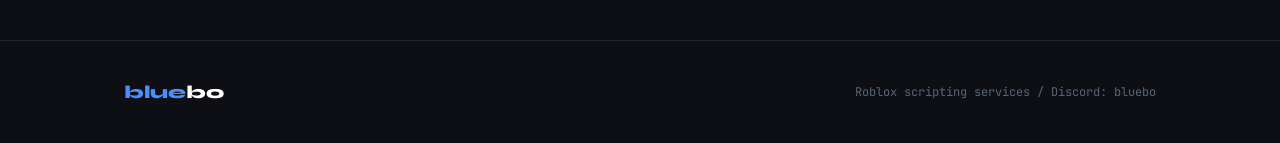
==== commit 38fb4311: "Update index.html" ====
--- a/index.html
+++ b/index.html
@@ -3,7 +3,7 @@
 <head>
   <meta charset="UTF-8" />
   <meta name="viewport" content="width=device-width, initial-scale=1.0" />
-  <title>bluebo — Roblox Scripting Services</title>
+  <title>bluebo | Roblox Scripting Services</title>
   <meta name="description" content="Professional Roblox scripting services. Modular systems, AI logic, combat systems and more. 5+ years of experience." />
   <link rel="stylesheet" href="styles.css" />
 </head>
@@ -60,7 +60,7 @@
       </h1>
 
       <p class="hero__sub fade-up" data-delay="100">
-        I build clean, modular Lua systems for Roblox — from AI logic and combat to full game frameworks.
+        I build clean, modular Lua systems for Roblox. AI logic, combat, full game frameworks.
         5+ years in Roblox Studio, built to spec, revisions included.
       </p>
 
@@ -117,7 +117,7 @@
           <div class="service-card__price">$5</div>
           <div class="service-card__price-note">flat rate per system</div>
           <div class="service-card__desc">
-            Anything you see on my portfolio or YouTube channel is available for purchase. You get the full, clean source — ready to drop into your project.
+            Anything you see on my portfolio or YouTube channel is available for purchase. You get the full, clean source, ready to drop into your project.
           </div>
           <ul class="service-card__features">
             <li class="service-card__feature">Any portfolio or YouTube system</li>
@@ -128,12 +128,13 @@
         </div>
 
         <!-- Custom Project — Most Popular -->
-        <div class="service-card service-card--popular fade-up" data-delay="80">
-          <div class="service-card__badge">Most Popular</div>
+        <div class="service-card-wrapper fade-up" data-delay="80">
+          <div class="service-card__popular-label">Most Popular</div>
+          <div class="service-card service-card--popular">
           <div class="service-card__icon">⚙️</div>
           <div class="service-card__title">Custom Project</div>
           <div class="service-card__price">$5–$30</div>
-          <div class="service-card__price-note">price based on scope — most land on the lower end</div>
+          <div class="service-card__price-note">price based on scope, most land on the lower end</div>
           <div class="service-card__desc">
             You bring the idea, I build it from scratch to your exact specs. Whether it's a full AI system, a combat framework, or something in between, this is the pick for anything custom.
           </div>
@@ -144,6 +145,7 @@
             <li class="service-card__feature">Contact for an exact price</li>
           </ul>
           <a href="#hire" class="btn btn--primary">Get a Quote</a>
+          </div>
         </div>
 
         <!-- 1-on-1 Lessons -->
@@ -153,7 +155,7 @@
           <div class="service-card__price">$5</div>
           <div class="service-card__price-note">per lesson</div>
           <div class="service-card__desc">
-            Want to actually understand what you're building? I'll work through it with you at your own pace — beginner or intermediate, no judgment.
+            Want to actually understand what you're building? I'll work through it with you at your own pace, beginner or intermediate, no judgment.
           </div>
           <ul class="service-card__features">
             <li class="service-card__feature">Code review &amp; feedback</li>
@@ -204,10 +206,10 @@
 
         <div class="about__bio fade-up">
           <p>
-            I've been scripting in Roblox Studio for <strong>over 5 years</strong>. Started the same way most people do — copy-pasting tutorials and wondering why nothing worked. Eventually figured out how to actually write clean, structured code and never looked back.
+            I've been scripting in Roblox Studio for <strong>over 5 years</strong>. Started the same way most people do, copy-pasting tutorials and wondering why nothing worked. Eventually figured out how to actually write clean, structured code and never looked back.
           </p>
           <p>
-            These days I specialize in <strong>modular systems</strong> — the kind of code that's easy to extend, easy to debug, and doesn't fall apart when a project grows. AI logic and combat are where I spend most of my time, but I'm comfortable taking on pretty much anything.
+            These days I specialize in <strong>modular systems</strong>, the kind of code that's easy to extend, easy to debug, and doesn't fall apart when a project grows. AI logic and combat are where I spend most of my time, but I'm comfortable taking on pretty much anything.
           </p>
           <p>
             I keep projects small enough that I can stay hands-on. That means you're talking directly to the person writing your code, not some middleman. If something isn't right, we fix it.
@@ -240,8 +242,8 @@
             <div class="skill-bar"><div class="skill-bar__fill" data-width="75%"></div></div>
           </div>
           <div class="skill-row">
-            <div class="skill-row__header"><span>DataStore &amp; Persistence</span><span>Proficient</span></div>
-            <div class="skill-bar"><div class="skill-bar__fill" data-width="78%"></div></div>
+            <div class="skill-row__header"><span>DataStore</span><span>Intermediate</span></div>
+            <div class="skill-bar"><div class="skill-bar__fill" data-width="55%"></div></div>
           </div>
 
         </div>
@@ -265,7 +267,7 @@
         </h2>
 
         <p class="section-desc fade-up" data-delay="120">
-          Got a project in mind, want to buy a system, or book a lesson? Hit me up on Discord — it's the fastest way to reach me. Describe what you need and I'll come back with a quote or an answer.
+          Got a project in mind, want to buy a system, or book a lesson? Hit me up on Discord. It's the fastest way to reach me. Describe what you need and I'll come back with a quote or an answer.
         </p>
 
         <div class="discord-card fade-up" data-delay="200">
@@ -304,7 +306,7 @@
         <div class="footer__logo">
           <span class="blue">blue</span><span>bo</span>
         </div>
-        <div class="footer__copy">Roblox scripting services &mdash; Discord: bluebo</div>
+        <div class="footer__copy">Roblox scripting services / Discord: bluebo</div>
       </div>
     </div>
   </footer>
--- a/styles.css
+++ b/styles.css
@@ -0,0 +1,754 @@
+/* ============================================================
+   BLUEBO — styles.css
+   Color palette: deep dark bg, blue (#4A8FFF) + white (#FFFFFF)
+   ============================================================ */
+
+@import url('https://fonts.googleapis.com/css2?family=JetBrains+Mono:wght@400;500;700&family=Syne:wght@400;600;700;800&display=swap');
+
+/* ── Variables ─────────────────────────────────────────────── */
+:root {
+  --bg:         #0d0f14;
+  --bg2:        #13161e;
+  --bg3:        #1a1e2a;
+  --border:     #1f2535;
+  --border2:    #2a3045;
+  --blue:       #4A8FFF;
+  --blue-dim:   #2d5cb8;
+  --blue-glow:  rgba(74, 143, 255, 0.18);
+  --blue-glow2: rgba(74, 143, 255, 0.08);
+  --white:      #ffffff;
+  --grey:       #8892a4;
+  --grey2:      #5a6478;
+  --font-display: 'Syne', sans-serif;
+  --font-mono:    'JetBrains Mono', monospace;
+  --radius:     10px;
+  --radius-lg:  16px;
+  --transition: 0.22s cubic-bezier(0.4, 0, 0.2, 1);
+}
+
+/* ── Reset ─────────────────────────────────────────────────── */
+*, *::before, *::after { box-sizing: border-box; margin: 0; padding: 0; }
+html { scroll-behavior: smooth; }
+body {
+  background: var(--bg);
+  color: var(--white);
+  font-family: var(--font-mono);
+  font-size: 15px;
+  line-height: 1.7;
+  overflow-x: hidden;
+}
+a { color: inherit; text-decoration: none; }
+img { display: block; max-width: 100%; }
+ul { list-style: none; }
+
+/* ── Scrollbar ─────────────────────────────────────────────── */
+::-webkit-scrollbar { width: 6px; }
+::-webkit-scrollbar-track { background: var(--bg); }
+::-webkit-scrollbar-thumb { background: var(--border2); border-radius: 3px; }
+
+/* ── Noise overlay ─────────────────────────────────────────── */
+body::before {
+  content: '';
+  position: fixed;
+  inset: 0;
+  background-image: url("data:image/svg+xml,%3Csvg viewBox='0 0 200 200' xmlns='http://www.w3.org/2000/svg'%3E%3Cfilter id='noise'%3E%3CfeTurbulence type='fractalNoise' baseFrequency='0.9' numOctaves='4' stitchTiles='stitch'/%3E%3C/filter%3E%3Crect width='100%25' height='100%25' filter='url(%23noise)' opacity='0.04'/%3E%3C/svg%3E");
+  pointer-events: none;
+  z-index: 9999;
+  opacity: 0.35;
+}
+
+/* ── Grid background ───────────────────────────────────────── */
+body::after {
+  content: '';
+  position: fixed;
+  inset: 0;
+  background-image:
+    linear-gradient(var(--border) 1px, transparent 1px),
+    linear-gradient(90deg, var(--border) 1px, transparent 1px);
+  background-size: 48px 48px;
+  pointer-events: none;
+  z-index: 0;
+  opacity: 0.35;
+}
+
+/* ── Layout helper ─────────────────────────────────────────── */
+.container {
+  max-width: 1080px;
+  margin: 0 auto;
+  padding: 0 24px;
+  position: relative;
+  z-index: 1;
+}
+
+/* ═══════════════════════════════════════════════════════════
+   NAV
+═══════════════════════════════════════════════════════════ */
+.nav {
+  position: fixed;
+  top: 0; left: 0; right: 0;
+  z-index: 100;
+  border-bottom: 1px solid var(--border);
+  background: rgba(13, 15, 20, 0.82);
+  backdrop-filter: blur(14px);
+  -webkit-backdrop-filter: blur(14px);
+}
+.nav__inner {
+  display: flex;
+  align-items: center;
+  justify-content: space-between;
+  height: 60px;
+}
+.nav__logo {
+  font-family: var(--font-display);
+  font-size: 22px;
+  font-weight: 800;
+  letter-spacing: -0.5px;
+  cursor: pointer;
+}
+.nav__logo .blue { color: var(--blue); }
+.nav__logo .white { color: var(--white); }
+
+.nav__links {
+  display: flex;
+  align-items: center;
+  gap: 6px;
+}
+.nav__links a {
+  font-family: var(--font-mono);
+  font-size: 13px;
+  color: var(--grey);
+  padding: 6px 14px;
+  border-radius: var(--radius);
+  transition: color var(--transition), background var(--transition);
+}
+.nav__links a:hover {
+  color: var(--white);
+  background: var(--bg3);
+}
+.nav__links .nav__cta {
+  background: var(--blue);
+  color: var(--bg) !important;
+  font-weight: 700;
+  padding: 7px 18px;
+  border-radius: var(--radius);
+  transition: background var(--transition), box-shadow var(--transition);
+}
+.nav__links .nav__cta:hover {
+  background: #6aaeff;
+  box-shadow: 0 0 20px var(--blue-glow);
+}
+
+/* Hamburger */
+.nav__hamburger {
+  display: none;
+  flex-direction: column;
+  gap: 5px;
+  cursor: pointer;
+  padding: 4px;
+  background: none;
+  border: none;
+}
+.nav__hamburger span {
+  display: block;
+  width: 22px;
+  height: 2px;
+  background: var(--white);
+  border-radius: 2px;
+  transition: transform var(--transition), opacity var(--transition);
+}
+.nav__hamburger.open span:nth-child(1) { transform: translateY(7px) rotate(45deg); }
+.nav__hamburger.open span:nth-child(2) { opacity: 0; }
+.nav__hamburger.open span:nth-child(3) { transform: translateY(-7px) rotate(-45deg); }
+
+.nav__mobile {
+  display: none;
+  flex-direction: column;
+  gap: 2px;
+  padding: 12px 0 16px;
+  border-top: 1px solid var(--border);
+}
+.nav__mobile.open { display: flex; }
+.nav__mobile a {
+  font-family: var(--font-mono);
+  font-size: 14px;
+  color: var(--grey);
+  padding: 10px 16px;
+  border-radius: var(--radius);
+  transition: color var(--transition), background var(--transition);
+}
+.nav__mobile a:hover { color: var(--white); background: var(--bg3); }
+.nav__mobile .nav__cta {
+  background: var(--blue);
+  color: var(--bg) !important;
+  font-weight: 700;
+  margin: 6px 16px 0;
+  text-align: center;
+  border-radius: var(--radius);
+}
+
+/* ═══════════════════════════════════════════════════════════
+   HERO
+═══════════════════════════════════════════════════════════ */
+.hero {
+  padding: 148px 0 100px;
+  position: relative;
+  overflow: hidden;
+}
+.hero__glow {
+  position: absolute;
+  width: 600px; height: 600px;
+  background: radial-gradient(circle, rgba(74,143,255,0.13) 0%, transparent 70%);
+  border-radius: 50%;
+  top: -100px; left: 50%;
+  transform: translateX(-50%);
+  pointer-events: none;
+}
+.hero__tag {
+  display: inline-flex;
+  align-items: center;
+  gap: 8px;
+  font-size: 12px;
+  color: var(--blue);
+  border: 1px solid var(--blue-dim);
+  background: var(--blue-glow2);
+  padding: 5px 14px;
+  border-radius: 999px;
+  margin-bottom: 28px;
+  letter-spacing: 0.06em;
+  text-transform: uppercase;
+}
+.hero__tag::before {
+  content: '';
+  width: 7px; height: 7px;
+  background: var(--blue);
+  border-radius: 50%;
+  box-shadow: 0 0 8px var(--blue);
+  animation: pulse 2s infinite;
+}
+@keyframes pulse {
+  0%, 100% { opacity: 1; }
+  50% { opacity: 0.4; }
+}
+.hero__title {
+  font-family: var(--font-display);
+  font-size: clamp(42px, 7vw, 76px);
+  font-weight: 800;
+  line-height: 1.05;
+  letter-spacing: -2px;
+  margin-bottom: 24px;
+}
+.hero__title .blue { color: var(--blue); }
+.hero__title .dim { color: var(--grey2); }
+.hero__sub {
+  font-size: 16px;
+  color: var(--grey);
+  max-width: 540px;
+  line-height: 1.8;
+  margin-bottom: 40px;
+}
+.hero__badges {
+  display: flex;
+  flex-wrap: wrap;
+  gap: 10px;
+  margin-bottom: 44px;
+}
+.hero__badge {
+  font-size: 12px;
+  color: var(--grey);
+  border: 1px solid var(--border2);
+  background: var(--bg2);
+  padding: 5px 12px;
+  border-radius: var(--radius);
+  font-family: var(--font-mono);
+}
+.hero__badge .dot {
+  color: var(--blue);
+  margin-right: 5px;
+}
+.hero__btns {
+  display: flex;
+  gap: 14px;
+  flex-wrap: wrap;
+}
+.btn {
+  font-family: var(--font-mono);
+  font-size: 13px;
+  font-weight: 700;
+  padding: 12px 26px;
+  border-radius: var(--radius);
+  cursor: pointer;
+  transition: all var(--transition);
+  border: none;
+  display: inline-flex;
+  align-items: center;
+  gap: 8px;
+}
+.btn--primary {
+  background: var(--blue);
+  color: var(--bg);
+}
+.btn--primary:hover {
+  background: #6aaeff;
+  box-shadow: 0 0 28px var(--blue-glow);
+  transform: translateY(-1px);
+}
+.btn--outline {
+  background: transparent;
+  color: var(--white);
+  border: 1px solid var(--border2);
+}
+.btn--outline:hover {
+  border-color: var(--blue);
+  color: var(--blue);
+  transform: translateY(-1px);
+}
+
+/* Stats strip */
+.hero__stats {
+  margin-top: 64px;
+  padding-top: 40px;
+  border-top: 1px solid var(--border);
+  display: flex;
+  gap: 48px;
+  flex-wrap: wrap;
+}
+.hero__stat-num {
+  font-family: var(--font-display);
+  font-size: 36px;
+  font-weight: 800;
+  color: var(--blue);
+  line-height: 1;
+}
+.hero__stat-label {
+  font-size: 12px;
+  color: var(--grey);
+  margin-top: 4px;
+  text-transform: uppercase;
+  letter-spacing: 0.08em;
+}
+
+/* ═══════════════════════════════════════════════════════════
+   SECTIONS shared
+═══════════════════════════════════════════════════════════ */
+section { position: relative; z-index: 1; }
+.section-header {
+  margin-bottom: 52px;
+}
+.section-tag {
+  font-size: 11px;
+  color: var(--blue);
+  text-transform: uppercase;
+  letter-spacing: 0.12em;
+  margin-bottom: 10px;
+  font-family: var(--font-mono);
+}
+.section-title {
+  font-family: var(--font-display);
+  font-size: clamp(28px, 4vw, 40px);
+  font-weight: 800;
+  letter-spacing: -1px;
+  line-height: 1.1;
+}
+.section-title .blue { color: var(--blue); }
+.section-desc {
+  margin-top: 14px;
+  color: var(--grey);
+  max-width: 520px;
+  font-size: 14px;
+  line-height: 1.8;
+}
+
+/* ═══════════════════════════════════════════════════════════
+   SERVICES / PRICING
+═══════════════════════════════════════════════════════════ */
+.services {
+  padding: 100px 0;
+  border-top: 1px solid var(--border);
+}
+.services__grid {
+  display: grid;
+  grid-template-columns: repeat(auto-fit, minmax(300px, 1fr));
+  gap: 20px;
+}
+.service-card {
+  background: var(--bg2);
+  border: 1px solid var(--border);
+  border-radius: var(--radius-lg);
+  padding: 32px;
+  position: relative;
+  overflow: hidden;
+  transition: border-color var(--transition), transform var(--transition), box-shadow var(--transition);
+}
+.service-card:hover {
+  border-color: var(--blue-dim);
+  transform: translateY(-4px);
+  box-shadow: 0 16px 40px rgba(0,0,0,0.35), 0 0 0 1px var(--blue-dim);
+}
+.service-card--popular {
+  border-color: var(--blue-dim);
+  background: linear-gradient(160deg, #131a2e 0%, var(--bg2) 60%);
+}
+.service-card--popular::before {
+  content: '';
+  position: absolute;
+  top: 0; left: 0; right: 0;
+  height: 2px;
+  background: linear-gradient(90deg, transparent, var(--blue), transparent);
+}
+.service-card__badge {
+  display: inline-block;
+  font-size: 10px;
+  font-weight: 700;
+  color: var(--bg);
+  background: var(--blue);
+  padding: 3px 10px;
+  border-radius: 999px;
+  text-transform: uppercase;
+  letter-spacing: 0.08em;
+  margin-bottom: 20px;
+}
+.service-card__icon {
+  font-size: 28px;
+  margin-bottom: 18px;
+}
+.service-card__title {
+  font-family: var(--font-display);
+  font-size: 20px;
+  font-weight: 700;
+  margin-bottom: 8px;
+}
+.service-card__price {
+  font-family: var(--font-display);
+  font-size: 32px;
+  font-weight: 800;
+  color: var(--blue);
+  margin-bottom: 4px;
+  line-height: 1;
+}
+.service-card__price-note {
+  font-size: 12px;
+  color: var(--grey2);
+  margin-bottom: 20px;
+}
+.service-card__desc {
+  font-size: 13px;
+  color: var(--grey);
+  line-height: 1.8;
+  margin-bottom: 24px;
+}
+.service-card__features {
+  display: flex;
+  flex-direction: column;
+  gap: 8px;
+  margin-bottom: 28px;
+}
+.service-card__feature {
+  font-size: 13px;
+  color: var(--grey);
+  display: flex;
+  align-items: flex-start;
+  gap: 8px;
+}
+.service-card__feature::before {
+  content: '//';
+  color: var(--blue);
+  flex-shrink: 0;
+  font-weight: 700;
+}
+.service-card .btn {
+  width: 100%;
+  justify-content: center;
+}
+
+/* ═══════════════════════════════════════════════════════════
+   PORTFOLIO
+═══════════════════════════════════════════════════════════ */
+.portfolio {
+  padding: 100px 0;
+  border-top: 1px solid var(--border);
+}
+.portfolio__grid {
+  display: grid;
+  grid-template-columns: repeat(auto-fill, minmax(300px, 1fr));
+  gap: 20px;
+}
+.portfolio-card {
+  background: var(--bg2);
+  border: 1px solid var(--border);
+  border-radius: var(--radius-lg);
+  overflow: hidden;
+  transition: border-color var(--transition), transform var(--transition), box-shadow var(--transition);
+}
+.portfolio-card:hover {
+  border-color: var(--blue-dim);
+  transform: translateY(-4px);
+  box-shadow: 0 16px 40px rgba(0,0,0,0.35);
+}
+.portfolio-card__thumb {
+  position: relative;
+  width: 100%;
+  aspect-ratio: 16/9;
+  overflow: hidden;
+  background: var(--bg3);
+  cursor: pointer;
+}
+.portfolio-card__thumb iframe {
+  width: 100%;
+  height: 100%;
+  border: none;
+  display: block;
+}
+.portfolio-card__thumb .play-overlay {
+  position: absolute;
+  inset: 0;
+  display: flex;
+  align-items: center;
+  justify-content: center;
+  background: rgba(0,0,0,0.35);
+  transition: background var(--transition);
+}
+.portfolio-card__thumb:hover .play-overlay {
+  background: rgba(0,0,0,0.15);
+}
+.play-btn {
+  width: 56px; height: 56px;
+  background: #ff0000;
+  border-radius: 12px;
+  display: flex;
+  align-items: center;
+  justify-content: center;
+  transition: transform var(--transition), box-shadow var(--transition);
+}
+.play-btn:hover { transform: scale(1.08); box-shadow: 0 0 24px rgba(255,0,0,0.5); }
+.play-btn svg { width: 22px; height: 22px; fill: white; margin-left: 3px; }
+.portfolio-card__body {
+  padding: 22px 24px 24px;
+}
+.portfolio-card__title {
+  font-family: var(--font-display);
+  font-size: 17px;
+  font-weight: 700;
+  margin-bottom: 8px;
+}
+.portfolio-card__desc {
+  font-size: 13px;
+  color: var(--grey);
+  line-height: 1.7;
+  margin-bottom: 16px;
+}
+.portfolio-card__tags {
+  display: flex;
+  flex-wrap: wrap;
+  gap: 6px;
+}
+.tag {
+  font-size: 11px;
+  color: var(--blue);
+  background: var(--blue-glow2);
+  border: 1px solid var(--blue-dim);
+  padding: 3px 10px;
+  border-radius: 999px;
+  font-family: var(--font-mono);
+}
+
+/* ═══════════════════════════════════════════════════════════
+   ABOUT
+═══════════════════════════════════════════════════════════ */
+.about {
+  padding: 100px 0;
+  border-top: 1px solid var(--border);
+}
+.about__grid {
+  display: grid;
+  grid-template-columns: 1fr 1fr;
+  gap: 64px;
+  align-items: center;
+}
+.about__bio {
+  font-size: 14px;
+  color: var(--grey);
+  line-height: 1.9;
+}
+.about__bio p + p { margin-top: 16px; }
+.about__bio strong { color: var(--white); font-weight: 600; }
+.about__skills {
+  display: flex;
+  flex-direction: column;
+  gap: 16px;
+}
+.skill-row {
+  display: flex;
+  flex-direction: column;
+  gap: 6px;
+}
+.skill-row__header {
+  display: flex;
+  justify-content: space-between;
+  font-size: 12px;
+  color: var(--grey);
+}
+.skill-row__header span:last-child { color: var(--blue); }
+.skill-bar {
+  height: 4px;
+  background: var(--border2);
+  border-radius: 2px;
+  overflow: hidden;
+}
+.skill-bar__fill {
+  height: 100%;
+  background: linear-gradient(90deg, var(--blue-dim), var(--blue));
+  border-radius: 2px;
+  width: 0;
+  transition: width 1.2s cubic-bezier(0.4, 0, 0.2, 1);
+}
+
+/* ═══════════════════════════════════════════════════════════
+   HIRE ME / CONTACT
+═══════════════════════════════════════════════════════════ */
+.hire {
+  padding: 100px 0;
+  border-top: 1px solid var(--border);
+}
+.hire__inner {
+  max-width: 620px;
+  margin: 0 auto;
+  text-align: center;
+}
+.hire__inner .section-tag { text-align: center; }
+.hire__inner .section-desc { margin: 14px auto 40px; }
+
+.discord-card {
+  background: var(--bg2);
+  border: 1px solid var(--border);
+  border-radius: var(--radius-lg);
+  padding: 36px 32px;
+  display: flex;
+  flex-direction: column;
+  align-items: center;
+  gap: 16px;
+  transition: border-color var(--transition), box-shadow var(--transition);
+}
+.discord-card:hover {
+  border-color: #5865F2;
+  box-shadow: 0 0 40px rgba(88, 101, 242, 0.15);
+}
+.discord-card__icon {
+  width: 64px; height: 64px;
+  background: #5865F2;
+  border-radius: 18px;
+  display: flex;
+  align-items: center;
+  justify-content: center;
+}
+.discord-card__icon svg {
+  width: 36px; height: 36px;
+  fill: white;
+}
+.discord-card__label {
+  font-size: 13px;
+  color: var(--grey);
+}
+.discord-card__username {
+  font-family: var(--font-display);
+  font-size: 28px;
+  font-weight: 800;
+  letter-spacing: -0.5px;
+}
+.discord-card__username .blue { color: var(--blue); }
+.discord-card__username .white { color: var(--white); }
+
+.discord-card__copy {
+  background: transparent;
+  border: 1px solid var(--border2);
+  color: var(--white);
+  font-family: var(--font-mono);
+  font-size: 12px;
+  letter-spacing: 0.08em;
+  text-transform: uppercase;
+  padding: 10px 24px;
+  border-radius: var(--radius);
+  cursor: pointer;
+  transition: all var(--transition);
+}
+.discord-card__copy:hover {
+  border-color: var(--blue);
+  color: var(--blue);
+  background: var(--blue-glow2);
+}
+.discord-card__copy.copied {
+  border-color: #3ecf8e;
+  color: #3ecf8e;
+}
+
+.discord-card__status {
+  display: flex;
+  align-items: center;
+  gap: 8px;
+  font-size: 12px;
+  color: var(--grey);
+  font-family: var(--font-mono);
+}
+.status-dot {
+  width: 8px; height: 8px;
+  background: #3ecf8e;
+  border-radius: 50%;
+  box-shadow: 0 0 8px #3ecf8e;
+  animation: pulse 2.5s infinite;
+}
+
+/* ═══════════════════════════════════════════════════════════
+   FOOTER
+═══════════════════════════════════════════════════════════ */
+.footer {
+  border-top: 1px solid var(--border);
+  padding: 36px 0;
+  position: relative;
+  z-index: 1;
+}
+.footer__inner {
+  display: flex;
+  align-items: center;
+  justify-content: space-between;
+  gap: 16px;
+  flex-wrap: wrap;
+}
+.footer__logo {
+  font-family: var(--font-display);
+  font-size: 18px;
+  font-weight: 800;
+}
+.footer__logo .blue { color: var(--blue); }
+.footer__copy {
+  font-size: 12px;
+  color: var(--grey2);
+}
+
+/* ═══════════════════════════════════════════════════════════
+   FADE IN ANIMATION
+═══════════════════════════════════════════════════════════ */
+.fade-up {
+  opacity: 0;
+  transform: translateY(24px);
+  transition: opacity 0.6s ease, transform 0.6s ease;
+}
+.fade-up.visible {
+  opacity: 1;
+  transform: translateY(0);
+}
+
+/* ═══════════════════════════════════════════════════════════
+   RESPONSIVE
+═══════════════════════════════════════════════════════════ */
+@media (max-width: 768px) {
+  .nav__links { display: none; }
+  .nav__hamburger { display: flex; }
+
+  .hero { padding: 110px 0 72px; }
+  .hero__title { letter-spacing: -1px; }
+  .hero__stats { gap: 28px; }
+
+  .about__grid { grid-template-columns: 1fr; gap: 40px; }
+
+  .services__grid,
+  .portfolio__grid { grid-template-columns: 1fr; }
+}
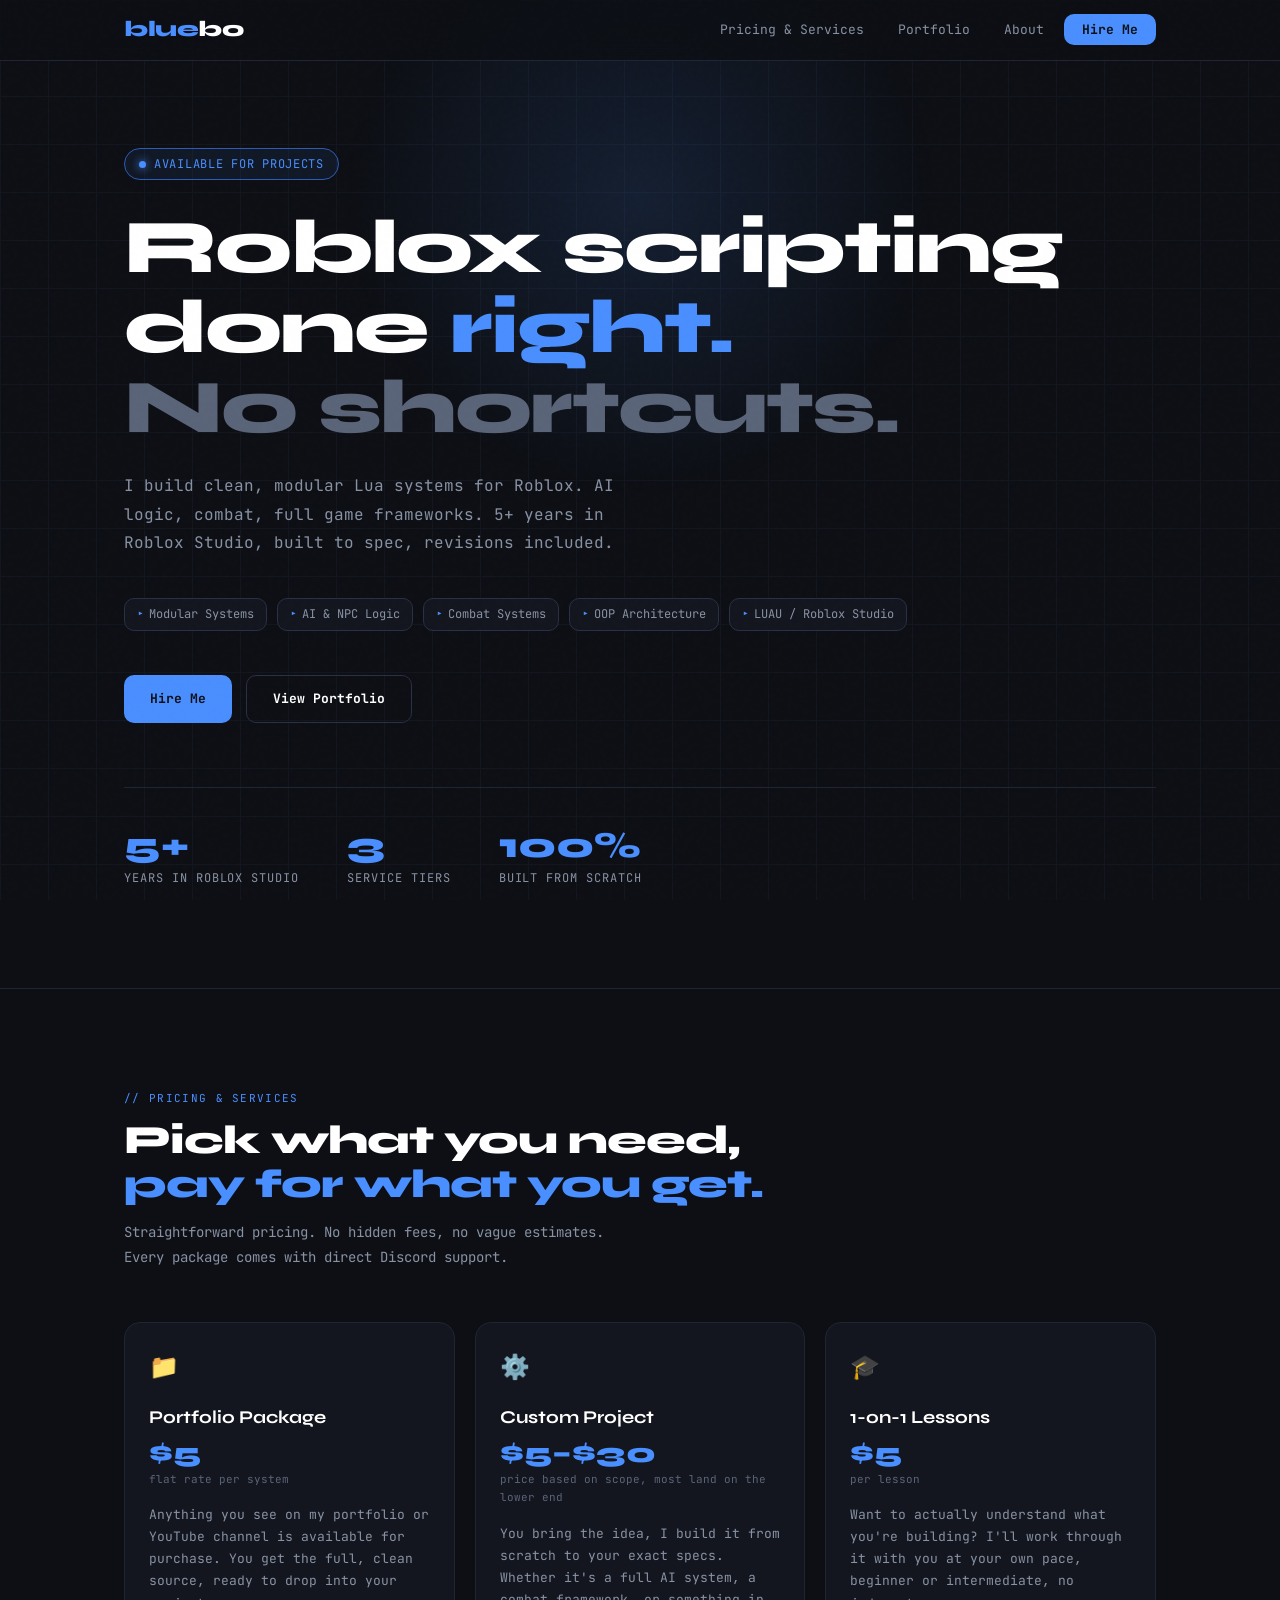
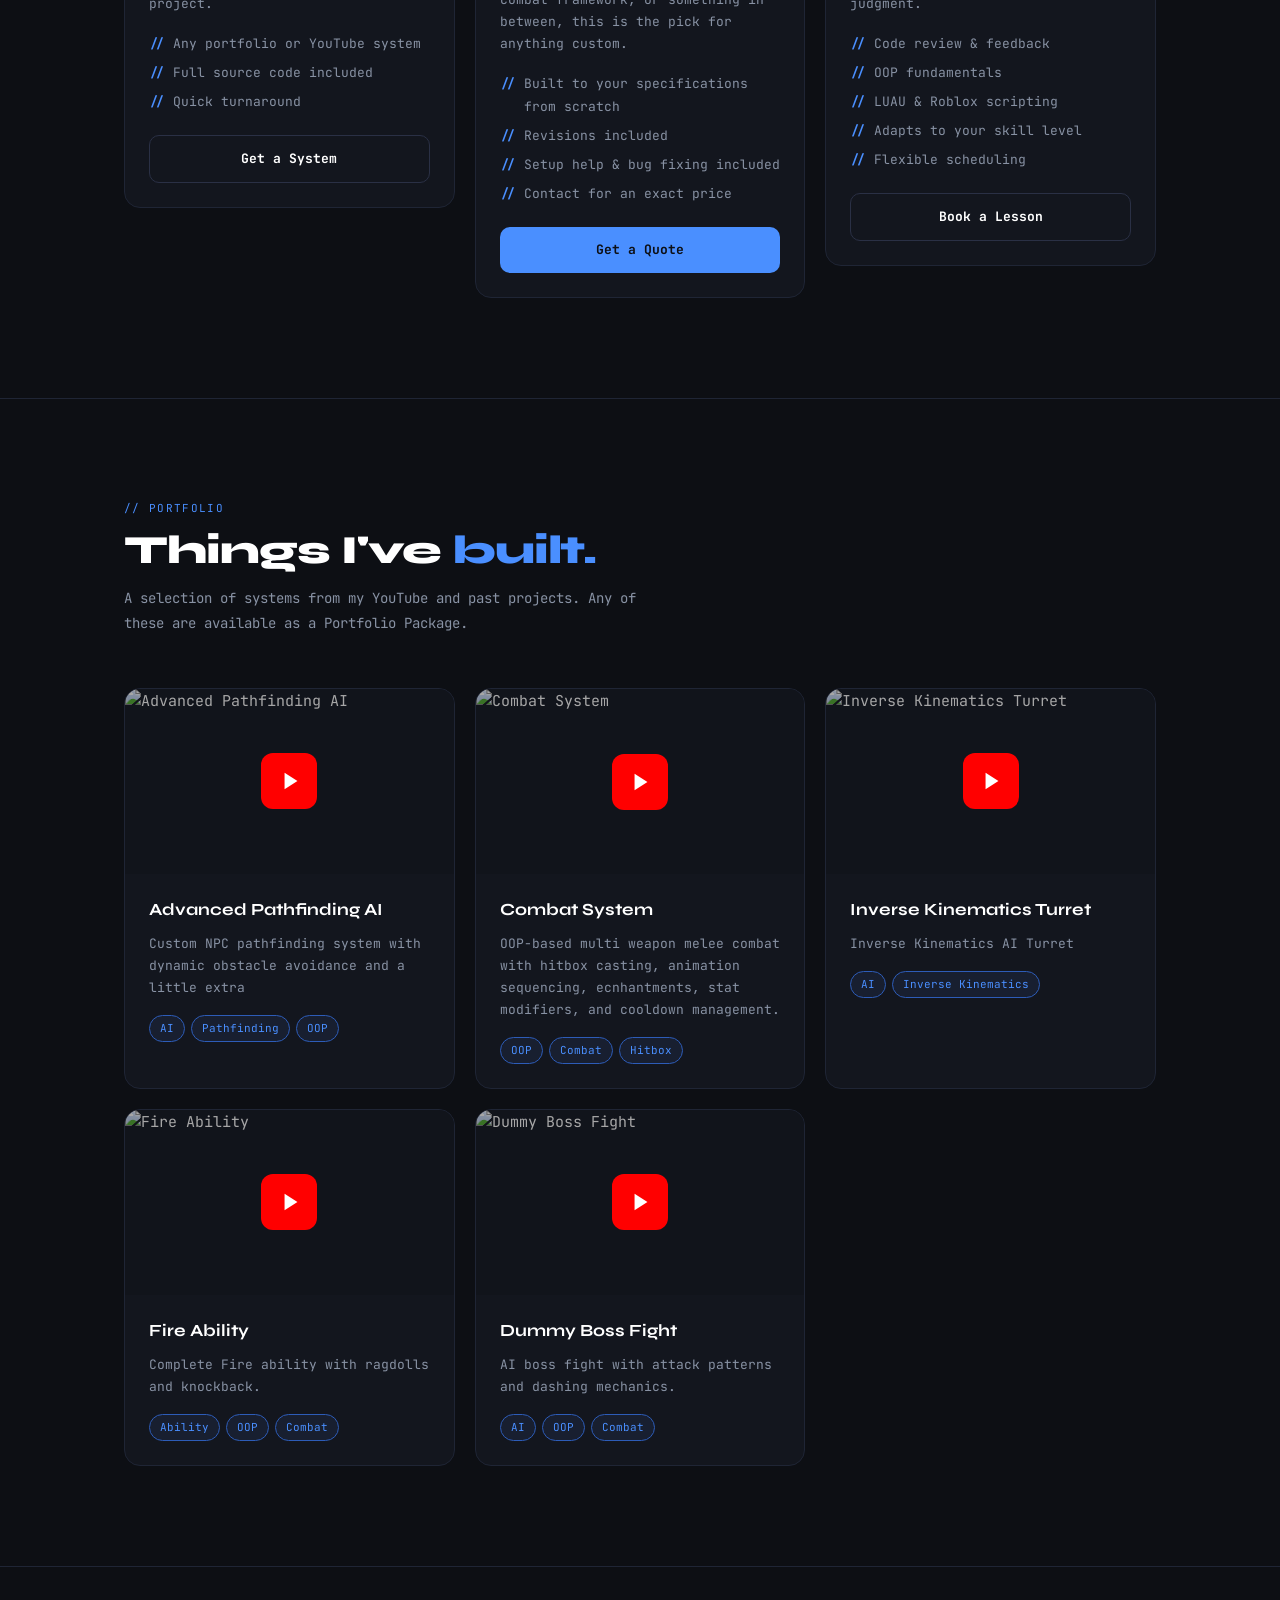
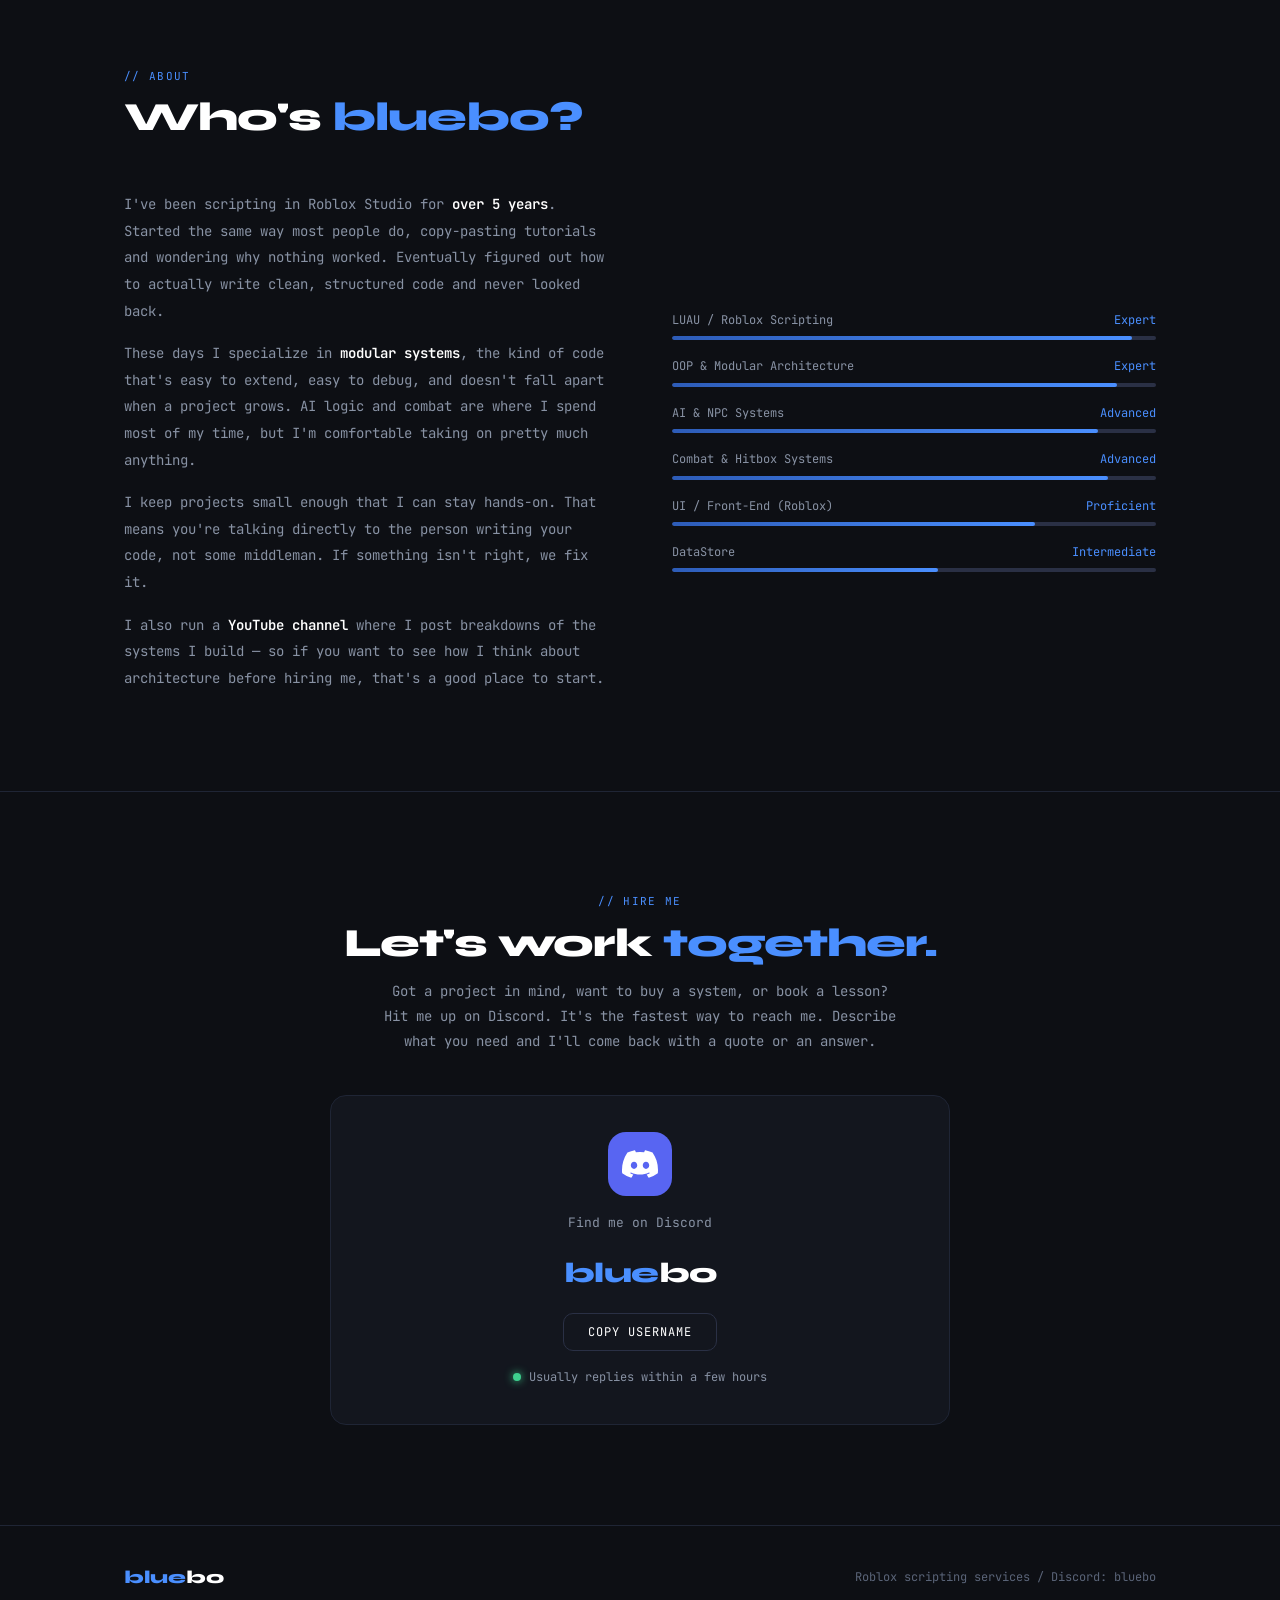
==== commit 13582111: "Update index.html" ====
--- a/index.html
+++ b/index.html
@@ -127,10 +127,8 @@
           <a href="#hire" class="btn btn--outline">Get a System</a>
         </div>
 
-        <!-- Custom Project — Most Popular -->
-        <div class="service-card-wrapper fade-up" data-delay="80">
-          <div class="service-card__popular-label">Most Popular</div>
-          <div class="service-card service-card--popular">
+        <!-- Custom Project -->
+        <div class="service-card fade-up" data-delay="80">
           <div class="service-card__icon">⚙️</div>
           <div class="service-card__title">Custom Project</div>
           <div class="service-card__price">$5–$30</div>
@@ -145,7 +143,6 @@
             <li class="service-card__feature">Contact for an exact price</li>
           </ul>
           <a href="#hire" class="btn btn--primary">Get a Quote</a>
-          </div>
         </div>
 
         <!-- 1-on-1 Lessons -->
--- a/styles.css
+++ b/styles.css
@@ -367,14 +367,33 @@
 }
 .services__grid {
   display: grid;
-  grid-template-columns: repeat(auto-fit, minmax(300px, 1fr));
+  grid-template-columns: repeat(auto-fit, minmax(280px, 1fr));
   gap: 20px;
+  align-items: start;
+}
+.service-card-wrapper {
+  display: flex;
+  flex-direction: column;
+  gap: 0;
+}
+.service-card__popular-label {
+  display: inline-flex;
+  align-self: flex-start;
+  font-size: 10px;
+  font-weight: 700;
+  color: var(--bg);
+  background: var(--blue);
+  padding: 4px 12px;
+  border-radius: 6px 6px 0 0;
+  text-transform: uppercase;
+  letter-spacing: 0.08em;
+  margin-left: 20px;
 }
 .service-card {
   background: var(--bg2);
   border: 1px solid var(--border);
   border-radius: var(--radius-lg);
-  padding: 32px;
+  padding: 24px;
   position: relative;
   overflow: hidden;
   transition: border-color var(--transition), transform var(--transition), box-shadow var(--transition);
@@ -386,6 +405,7 @@
 }
 .service-card--popular {
   border-color: var(--blue-dim);
+  border-radius: 0 var(--radius-lg) var(--radius-lg) var(--radius-lg);
   background: linear-gradient(160deg, #131a2e 0%, var(--bg2) 60%);
 }
 .service-card--popular::before {
@@ -395,52 +415,40 @@
   height: 2px;
   background: linear-gradient(90deg, transparent, var(--blue), transparent);
 }
-.service-card__badge {
-  display: inline-block;
-  font-size: 10px;
+.service-card__icon {
+  font-size: 24px;
+  margin-bottom: 14px;
+}
+.service-card__title {
+  font-family: var(--font-display);
+  font-size: 18px;
   font-weight: 700;
-  color: var(--bg);
-  background: var(--blue);
-  padding: 3px 10px;
-  border-radius: 999px;
-  text-transform: uppercase;
-  letter-spacing: 0.08em;
-  margin-bottom: 20px;
-}
-.service-card__icon {
+  margin-bottom: 6px;
+}
+.service-card__price {
+  font-family: var(--font-display);
   font-size: 28px;
-  margin-bottom: 18px;
-}
-.service-card__title {
-  font-family: var(--font-display);
-  font-size: 20px;
-  font-weight: 700;
-  margin-bottom: 8px;
-}
-.service-card__price {
-  font-family: var(--font-display);
-  font-size: 32px;
   font-weight: 800;
   color: var(--blue);
-  margin-bottom: 4px;
+  margin-bottom: 3px;
   line-height: 1;
 }
 .service-card__price-note {
-  font-size: 12px;
+  font-size: 11px;
   color: var(--grey2);
-  margin-bottom: 20px;
+  margin-bottom: 16px;
 }
 .service-card__desc {
   font-size: 13px;
   color: var(--grey);
-  line-height: 1.8;
-  margin-bottom: 24px;
+  line-height: 1.7;
+  margin-bottom: 18px;
 }
 .service-card__features {
   display: flex;
   flex-direction: column;
-  gap: 8px;
-  margin-bottom: 28px;
+  gap: 7px;
+  margin-bottom: 22px;
 }
 .service-card__feature {
   font-size: 13px;
